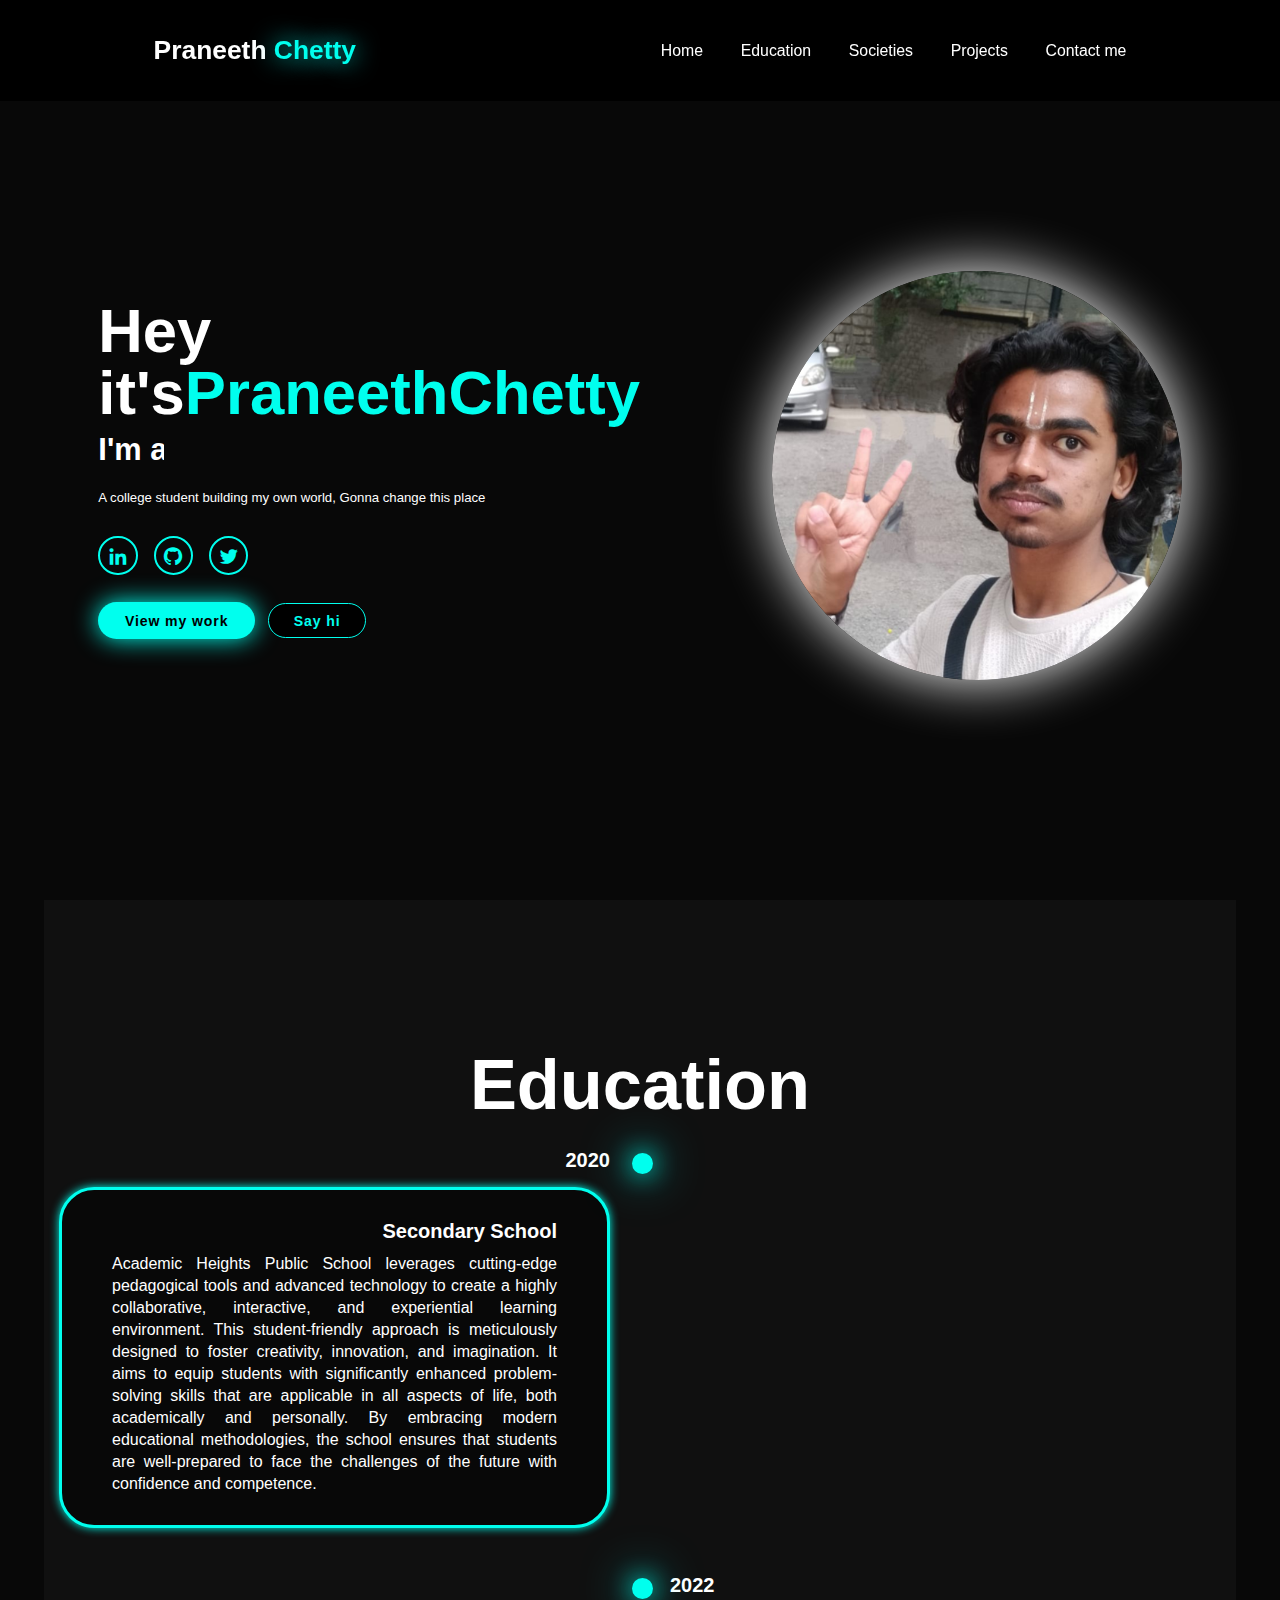
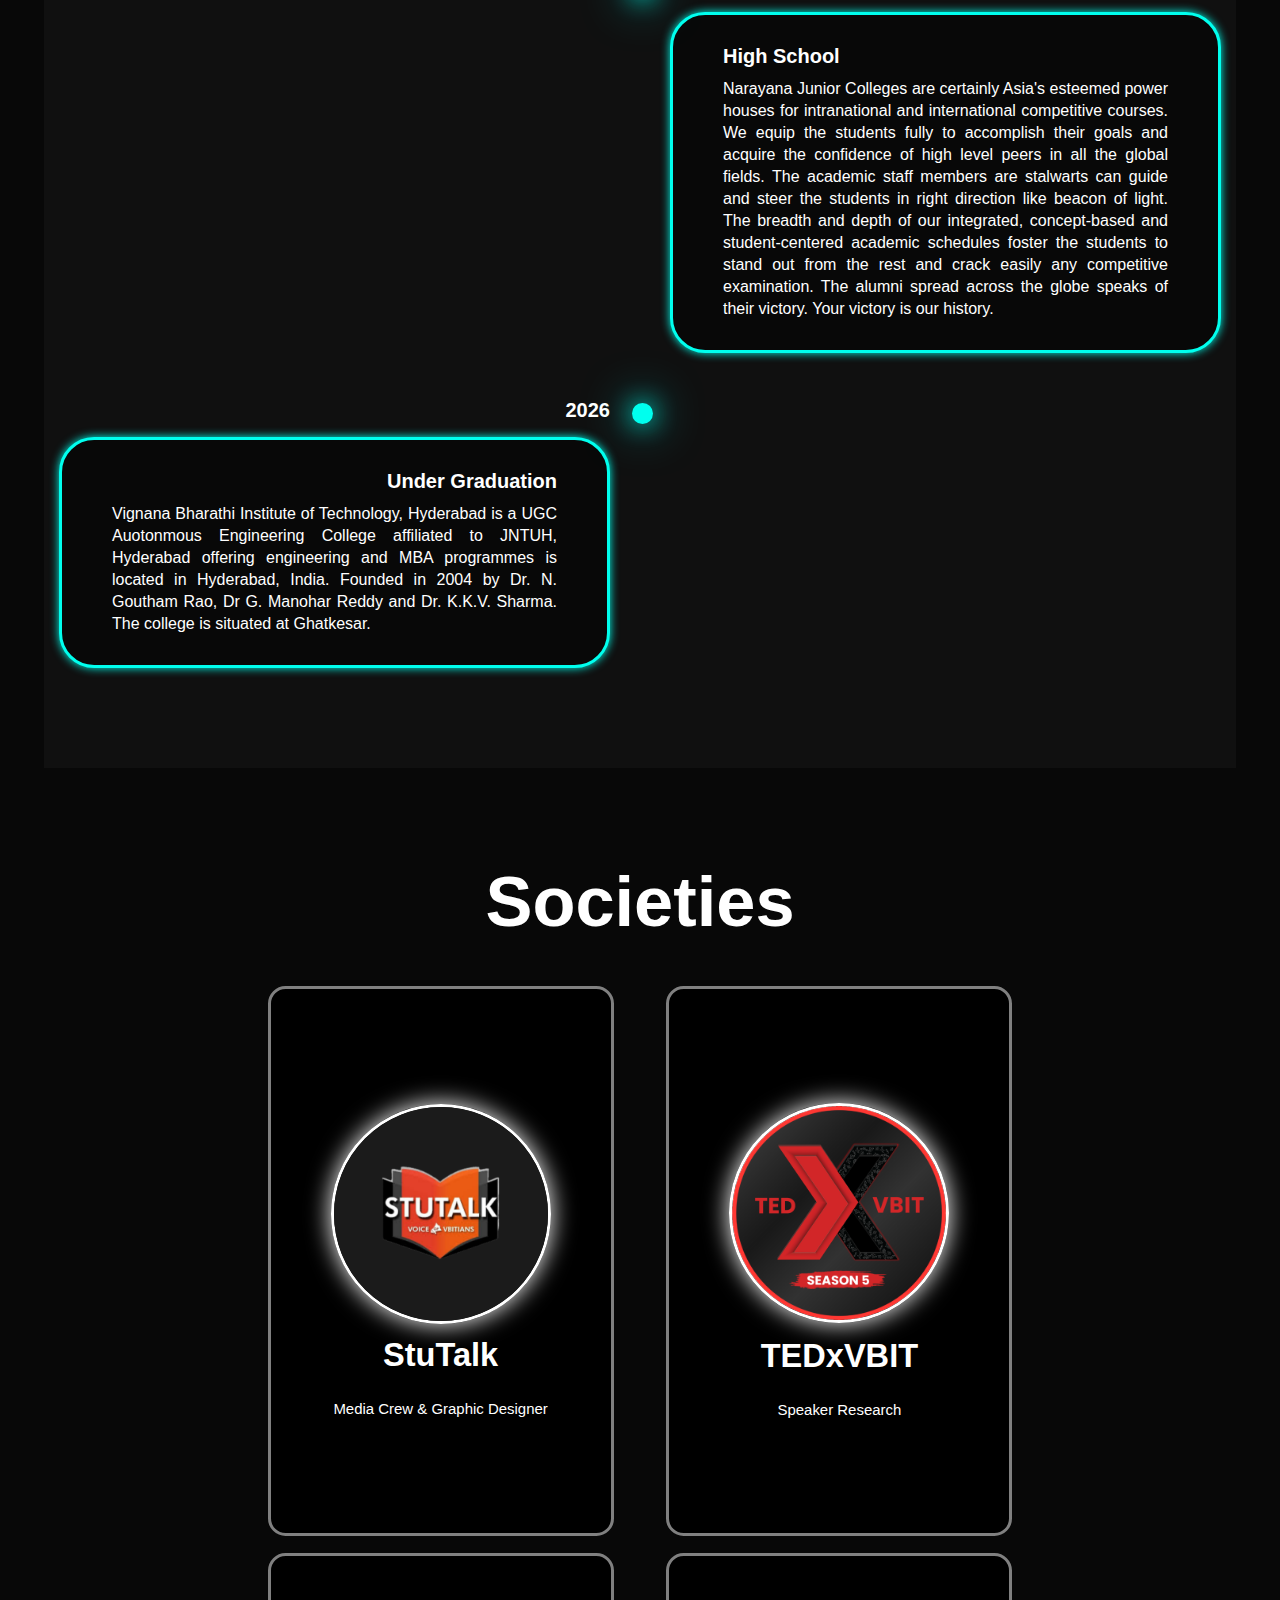
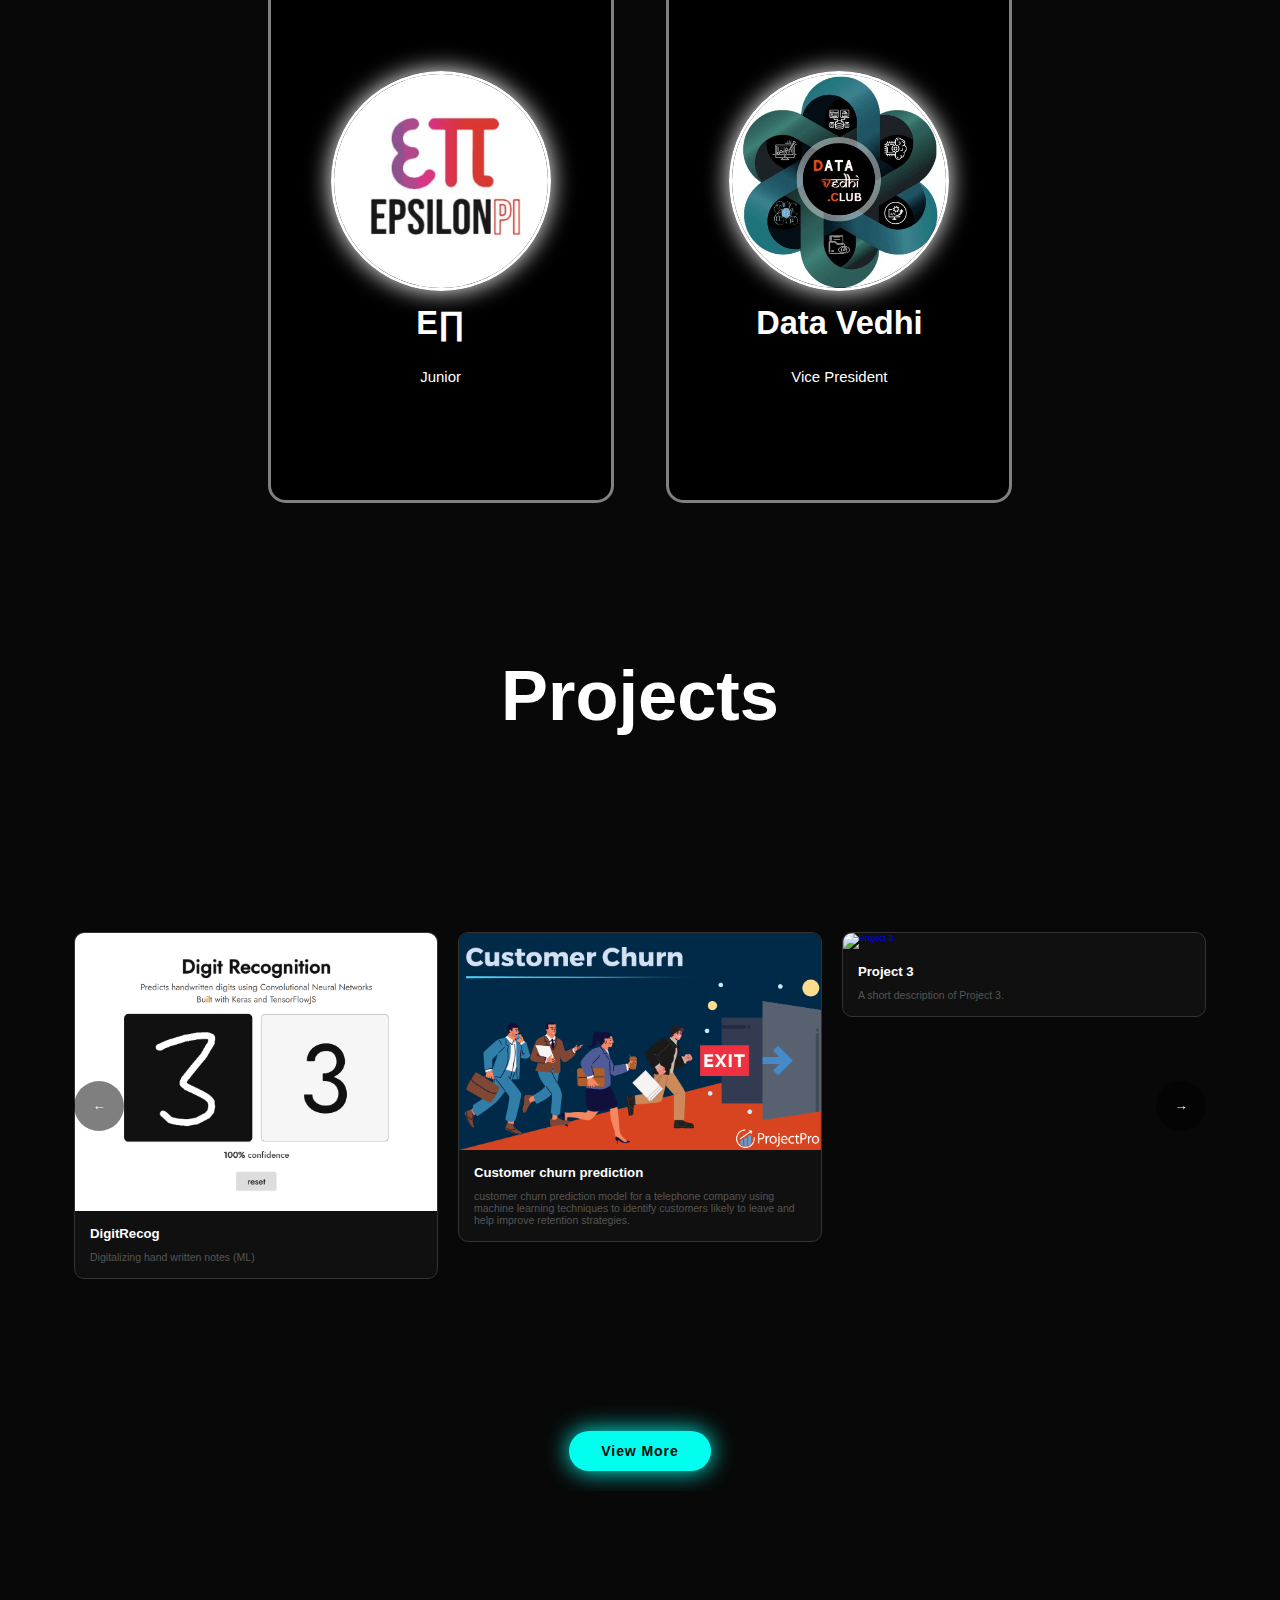
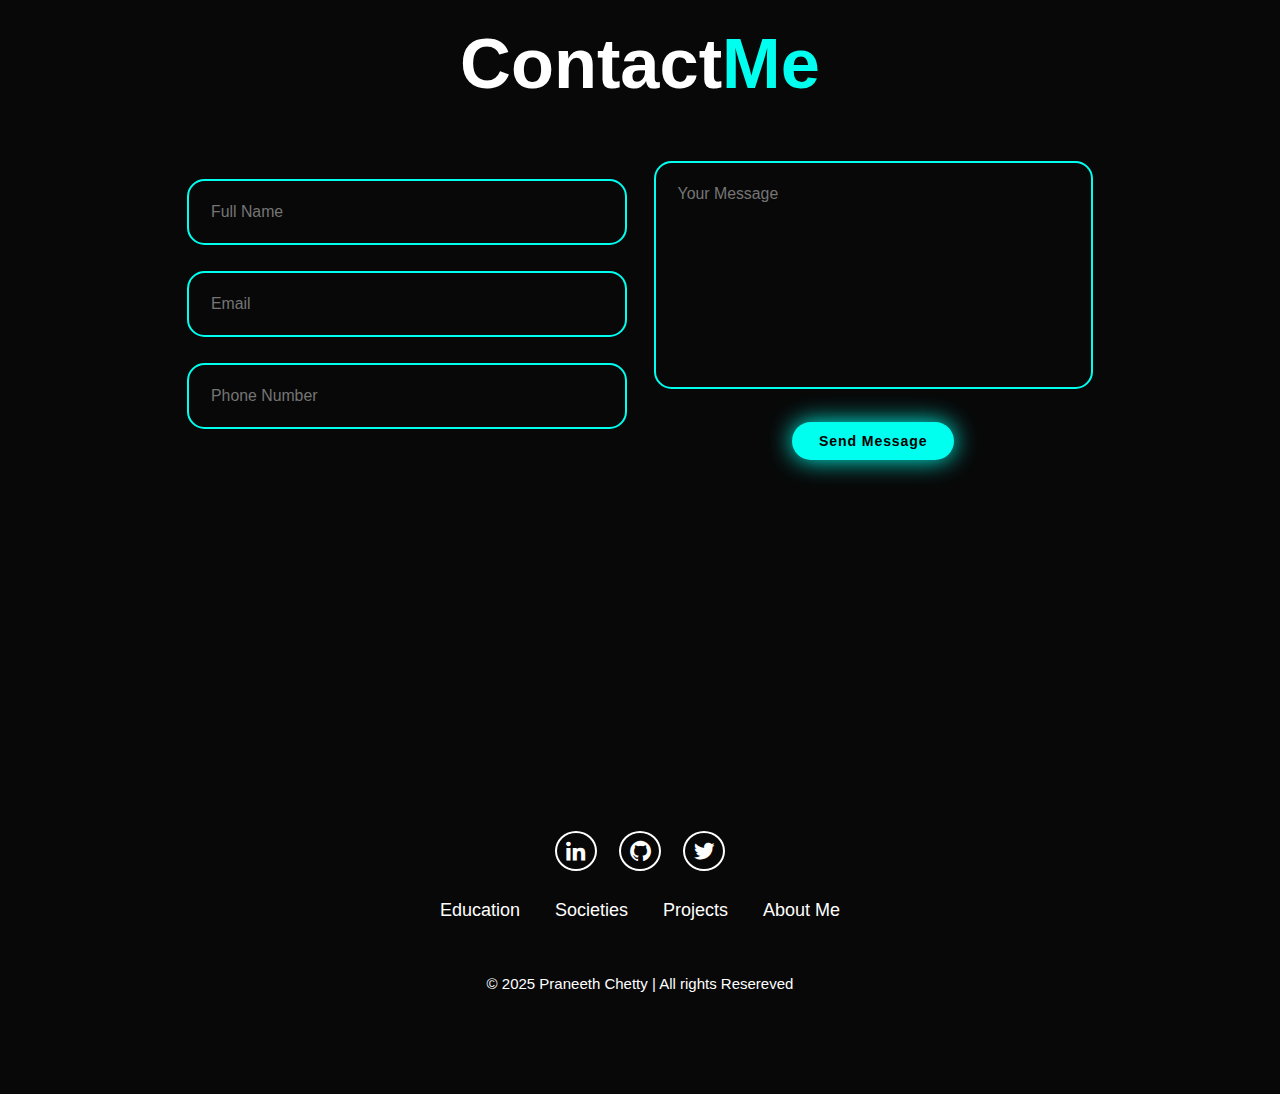
==== index.html @ 30ccff47 "copy right year update" ====
<!DOCTYPE html>
<html lang="en">
<head>
    <meta charset="UTF-8">
    <meta name="viewport" content="width=device-width, initial-scale=1.0">
    <title>Praneeth Chetty</title>
    <link rel="stylesheet" href="portfolio.css">
    <link href='https://unpkg.com/boxicons@2.1.4/css/boxicons.min.css' rel='stylesheet'>
</head>
<body>
    <header class="header">
        <a href="#home" class="logo">Praneeth <span>Chetty</span></a>
        <i class='bx bx-menu' id="menu-icon"></i>
        <nav class="navbar">
            <a href="#home" class="active">Home</a>
            <a href="#education" class="active">Education</a>
            <a href="#societies" class="active">Societies</a>
            <a href="#projects" class="active">Projects</a>
            <a href="#contact" class="active">Contact me</a>
        </nav>
    </header>
    <section class="home" id="home">
        <div class="home-content">
            <H1>Hey it's<span>Praneeth</span><span>Chetty</span></H1>
            <h3 class="text-animation">I'm a<span>
            </span></h3>
            <p>A college student building my own world,
                Gonna change this place</p>
                <div class="social-icon">
                    <a href="https://www.linkedin.com/in/praneeth-chetty-50a2b92a4/"><i class='bx bxl-linkedin' ></i></a>
                    <a href="https://github.com/Chetty-Praneeth"><i class='bx bxl-github'></i></a>
                    <a href="https://x.com/PraneethChetty8"><i class='bx bxl-twitter' ></i></a>
                </div>
                <div class="btn-group">
                    <a href="#projects" class="btn">View my work</a>
                    <a href="#contact" class="btn">Say hi</a>
                </div>
            </div>
                <div class="home-img">
                    <img src="images/img.png" alt="">
                </div>
    </section>
    
    <section class="education" id="education">
        <h2 class="heading">Education</h2>
        <div class="timeline-items">
            <div class="timeline-item">
                <div class="timeline-dot"></div>
                    <div class="timeline-date">2020</div>
                    <div class="timeline-content">
                        <h3><b>Secondary School</b></h3>
                        <p style="text-align: justify;">Academic Heights Public School leverages cutting-edge pedagogical tools and advanced technology to create a highly collaborative, interactive, and experiential learning environment. This student-friendly approach is meticulously designed to foster creativity, innovation, and imagination. It aims to equip students with significantly enhanced problem-solving skills that are applicable in all aspects of life, both academically and personally. By embracing modern educational methodologies, the school ensures that students are well-prepared to face the challenges of the future with confidence and competence.</p>
                    </div>
            </div>
            <div class="timeline-item">
                <div class="timeline-dot"></div>
                    <div class="timeline-date">2022</div>
                    <div class="timeline-content">
                        <h3><b>High School</b></h3>
                        <p style="text-align: justify;">Narayana Junior Colleges are certainly Asia's esteemed power houses for 
                            intranational and international competitive courses. We equip the students fully to 
                            accomplish their goals and acquire the confidence of high level peers in all the global fields.
                             The academic staff members are stalwarts can guide and steer the students in right direction like beacon of 
                             light. The breadth and depth of our integrated, concept-based and student-centered academic schedules foster 
                             the students to stand out from the rest and crack easily any competitive examination. 
                             The alumni spread across the globe speaks of their victory. Your victory is our history.</p>
                    </div>
                
            </div>
            <div class="timeline-item">
                <div class="timeline-dot"></div>
                    <div class="timeline-date">2026</div>
                    <div class="timeline-content">
                        <h3><b>Under Graduation</b></h3>
                        <p style="text-align: justify;">Vignana Bharathi Institute of Technology, Hyderabad is a UGC Auotonmous Engineering College affiliated to JNTUH, Hyderabad offering engineering and MBA programmes is located in Hyderabad, India. Founded in 2004 by Dr. N. Goutham Rao, Dr G. Manohar Reddy and Dr. K.K.V. Sharma. The college is situated at Ghatkesar. </p>
                    </div>
            
                    
           
        </div>
    </section>

    <section class="societies" id="societies">
        <div class="societies-box">
            <h2 class="heading">Societies</h2>
            <div class="wrapper">
                <a href="https://www.stutalk.in/alumni#our-faculty" target="_blank">
                    <div class="societies-items">
                        <img src="images/stutalk.png" alt="">
                        <h2>StuTalk</h2>
                        <div class="position"></div>
                        <p>Media Crew & Graphic Designer</p>
                    </div>
                </a>
    
                <div class="societies-items">
                    <a href="https://tedxvbit.com/MEET_TEAM/meet_team.html" >
                    <img src="images/tedx.png" alt="">
                    </a>
                    <h2>TEDxVBIT</h2>
                    <div class="position"></div>
                    <p>Speaker Research</p>
                </div>
                
                <div class="societies-items">
                    <img src="images/Untitled design.png" alt="">
                    <h2>E∏</h2>
                    <div class="position"></div>
                    <p>Junior</p>
                </div>
    
                <div class="societies-items">
                    <img src="images/dv.jpeg" alt="">
                    <h2>Data Vedhi</h2>
                    <div class="position"></div>
                    <p>Vice President</p>
                </div>
            </div>
        </div>
    </section>
    <section class="projects-section" id="projects">
        <h2 class="heading">Projects</h2>
    
        <!-- Project Grid Wrapper -->
        <div class="project-slider">
            <button class="arrow left-arrow">&#8592;</button>
            <div class="grid-container">
                <!-- Project 1 -->
                <a href="DigitRecog.html" class="project-box">
                    <img src="images/digitrecog.png" alt="Project 1" class="project-image">
                    <div class="about">
                        <h3>DigitRecog</h3>
                        <p>Digitalizing hand written notes (ML)</p>
                    </div>
                </a>
                <!-- Project 2 -->
                    <a href="Customerchurn.html" class="project-box">
                        <img src="images/Customer_Churn_Prediction_Models_in_Machine_Learning.png" alt="Project 2" class="project-image">
                        <div class="about">
                            <h3>Customer churn prediction</h3>
                            <p>customer churn prediction model for a telephone company using machine learning techniques to identify customers
                                likely to leave and help improve retention strategies.</p>
                        </div>
                    </a>
                <!-- Project 3 -->
                <a href="default.html" class="project-box">
                    <img src="p3.jpg" alt="Project 3" class="project-image">
                    <div class="about">
                        <h3>Project 3</h3>
                        <p>A short description of Project 3.</p>
                    </div>
                </a>
                <!-- Project 4 -->
                <a href="default.html" class="project-box">
                    <img src="project4.jpg" alt="Project 4" class="project-image">
                    <div class="about">
                        <h3>Project 4</h3>
                        <p>A short description of Project 4.</p>
                    </div>
                </a>
                <!-- Project 5 -->
                <a href="default.html" class="project-box">
                    <img src="project5.jpg" alt="Project 5" class="project-image">
                    <div class="about">
                        <h3>Project 5</h3>
                        <p>A short description of Project 5.</p>
                    </div>
                </a>
            </div>
            <button class="arrow right-arrow">&#8594;</button>
        </div>
    
        <!-- View More Button -->
        <a href="projects.html" class="view-more-btn">View More</a>
    </section>
    
     
    <section class="contact" id="contact">
        <h2 class="heading">Contact<span>Me</span></h2>
        <form action="send_email.php" method="POST" id="contact-form">
          <div class="input-group">
            <div class="input-box">
              <input type="text" name="name" placeholder="Full Name" required>
              <input type="email" name="email" placeholder="Email" required>
            </div>
            <div class="input-box">
              <input type="number" name="phone" placeholder="Phone Number" required>
            </div>
          </div>
          <div class="input-group2">
            <textarea name="message" id="message" cols="30" rows="10" placeholder="Your Message" required></textarea>
            <input type="submit" value="Send Message" class="btn">
          </div>
        </form>
      </section>
      
    <footer class="footer">
        <div class="social">
            <a href="https://www.linkedin.com/in/praneeth-chetty-50a2b92a4/"><i class='bx bxl-linkedin' ></i></a>
                    <a href="https://github.com/Chetty-Praneeth"><i class='bx bxl-github'></i></a>
                    <a href="https://x.com/PraneethChetty8"><i class='bx bxl-twitter' ></i></a>
        </div>
        <ul class="list">
            <li>
                <a href="#education">Education</a>
            </li>
            <li>
                <a href="#societies">Societies</a>
            </li>
            <li>
                <a href="#projects">Projects</a>
            </li>
            <li>
                <a href="#">About Me</a>
            </li>
        </ul>
        <p class="copyright">
            © 2025 Praneeth Chetty | All rights Resereved
        </p>
    </footer>
    <script src="portfolio.js"></script>
    <script>
        const menuIcon = document.getElementById('menu-icon');
        const navbar = document.querySelector('.navbar');
    
        menuIcon.addEventListener('click', () => {
            navbar.classList.toggle('active');
        });
    </script>
</body>
</html>
---- portfolio.css ----
* {
    margin: 0; 
    padding: 0; 
    box-sizing: border-box; 
    text-decoration: none;
    border: none;
    outline: none;
    scroll-behavior: smooth; 
    font-family: "Poppins", sans-serif;
}
:root {
    --bg-color: #080808;
    --second-bg-color: #101010;
    --main-color: #00ffee;
    --text-color: #ffff;
}
html {
    font-size: 60%;
    overflow-x: hidden;
}
body {
    background: var(--bg-color);
    color: var(--text-color);
}
.header {
    position: fixed;
    top: 0;
    left: 0;
    width: 100%;
    padding: 4rem 12%;
    background: black;
    backdrop-filter: blur(10px);
    display: flex;
    justify-content: space-between;
    align-items: center;
    z-index: 5;
}
.logo {
    font-size: 3rem;
    color: var(--text-color);
    font-weight: 800;
    cursor: pointer;
    transition: 0.3s ease;
}
.logo:hover {
    transform: scale(1.1);
}
.logo span {
    text-shadow: 0 0 25px var(--main-color);
}
.navbar a {
    font-size: 1.8rem;
    color: var(--text-color); 
    margin-left: 4rem;
    font-weight: 500;
    transition: 0.3s ease;
    border-bottom: 3px solid transparent;
}
.navbar a.active {
    color: var(--text-color);
}
.navbar a:hover{
    transform: scale(1.0);
    color: var(--main-color);
    border-bottom: 1px solid var(--main-color);
    animation: 0.5s;
}
#menu-icon {
    font-size: 3.6rem;
    color: var(--main-color);
    display: none;
}
section {
    min-height: 100vh;
    padding: 10rem 12%;    
}
.home {
    display: flex;
    align-items: center; 
    justify-content: center;
    gap: 15rem;
}
.home-content {
    display: flex;
    flex-direction: column; 
    align-items: baseline;
    text-align: left;
    justify-content: center; 
    margin-top: 3rem;
}
span {
    color: var(--main-color);
}
.logo span {
    color: var(--main-color);
}
.home-content h3 {
    margin-bottom: 2rem;
    margin-top: 1rem;
    font-size: 3.5rem;
}
.home-content h1 {
    font-size: 7rem;
    font-weight: 700;
    margin-top: 1.5rem;
    line-height: 1;
}
.home-img {
    border-radius: 50%;
}
.home-img img {
    position: relative;
    top: 3rem;
    width: 32vw;
    border-radius: 50%;
    box-shadow: 0 0 55px var(--text-color);
    cursor: pointer;
    transition: 0.4s ease-in-out;
}
.home-img img:hover {
    box-shadow: 0 0 25px var(--main-color),
                0 0 50px var(--text-color),
                0 0 70px var(--main-color);
}
.home-content p {
    font-size: 1.5rem;
    font-weight: 500; 
    line-height: 1.8; 
    max-width: 1000px;
}
.social-icon a {
    display: inline-flex;
    justify-content: center;
    align-items: center;
    width: 4.5rem; 
    height: 4.5rem;
    background: transparent;
    border: 2px solid var(--main-color); 
    font-size: 2.5rem; 
    border-radius: 50%;
    color: var(--main-color);
    margin: 3rem 1.5rem 3rem 0;
    transition: 0.1s ease-in-out;
}
.social-icon a:hover {
    color: var(--text-color);
    transform: scale(1.3) translateY(-5px); 
    box-shadow: 0 0 25px var(--main-color); 
    background-color: var(--main-color);
}
.btn {
    display: inline-block;
    padding: 1rem 2.8rem;
    background: var(--main-color);
    box-shadow: 0 0 25px var(--main-color);
    border-radius: 4rem;
    font-size: 1.6rem;
    color: black;
    border: 2px solid transparent;
    letter-spacing: 0.1rem;
    font-weight: 600;
    transition: 0.3s ease-in-out;
    cursor: pointer;
}
.btn:hover {
    transform: scale(1.05);
    box-shadow: 0 0 50px var(--main-color);
}
.btn-group {
    display: flex;
    align-items: center;
    gap: 1.5rem;
}
.btn-group a:nth-of-type(2) {
    background-color: black;
    color: var(--main-color);
    border: 1.5px solid var(--main-color);
    box-shadow: 0 0 25px transparent;
}
.btn-group a:nth-of-type(2):hover {
    box-shadow: 0 0 25px var(--main-color);
    background-color: var(--main-color);
    text-emphasis-color: var(--bg-color);
    color: black;
    border: #00ffee;
}
.text-animation {
    font-size: 34px;
    font-weight: 600;
    min-width: 280px;
}
.text-animation span {
    position: relative;
}
.text-animation span::before {
    content: "Web Developer"; 
    color: var(--main-color);
    animation: words 20s infinite;
}
.text-animation span::after {
    content: "";
    background-color: var(--bg-color);
    position: absolute;
    width: calc(100% + 8px);
    height: 100%;
    border-left: 3px solid var(--bg-color);
    right: -8px;
    animation: cursor 0.6s infinite, typing 20s steps(14) infinite;
}
@keyframes cursor {
    to {
        border-left: 2px solid var(--main-color);
    }
}
@keyframes words {
    0%, 20% {
        content: " Python Developer ";
    }
    21%, 40% {
        content: " Web Designer ";
    }
    41%, 60% {
        content: " Mobile App Developer";
    }
    61%, 80% {
        content: "Machine Learning Practitioner";
    }
    81%, 100% {
        content: "Video Editor";
    }
}
@keyframes typing {
    10%, 15%, 30%, 35%, 50%, 55%, 70%, 75%, 90%, 95% {
        width: 0;
    }
    5%, 20%, 25%, 40%, 45%, 60%, 65%, 80%, 85% {
        width: calc(100% + 8px);  
    }
}
.heading{
    font-size: 8rem;
    text-align: center;
    margin: 5rem 0;
}
.education{
    padding: 100px 15px;
    background: var(--second-bg-color);
}
.education h2{
    margin-bottom: 2rem;

}
.timeline-items{
    max-width: 1200px; 
    margin: auto; 
    display: flex; 
    flex-wrap: wrap;
    position: relative;
}
.timeline-items::before{
    content: "";
    position: relative;
    width: 5px;
    height: 100%;
    background-color: var(--main-color);
    left: calc(50% - 1px);

}
.timeline-item{
    margin-bottom: 40px;
    width: 100%;
    position: relative;
}
.timeline-item:last-child{
    margin-bottom: 0;

}
.timeline-item:nth-child(odd){
    padding-right: calc(50% + 30px);
    text-align: right;
}
.timeline-item:nth-child(even){
    padding-left: calc(50% + 30px);
}
.timeline-dot{
    height: 21px; width: 21px;

    background-color: var(--main-color);
    box-shadow: 0 0 25px var(--main-color),
                0 0 50px var(--main-color);
    position: absolute;
    left:calc(50% - 8px);
    border-radius: 50%;
    top: 10px;
}
.timeline-date{
    font-size: 20px;
    font-weight: 800;
    color: white;
    margin: 6px 0 15px;
}
.timeline-content{
    background-color:var(--bg-color);
    border: 3px solid var(--main-color);
    padding: 30px 50px;
    border-radius: 4rem;
    box-shadow: 0 0 10px var(--main-color);
    cursor: pointer;
    transition: 0.3s ease-in-out;
}
.timeline-content:hover{
    transform: scale(1.05);
    box-shadow: 0 0 25px var(--main-color);
}
.timeline-content h3{
    font-size: 20px;
    color:white;
    margin: 0 0 10px;
    font-weight: 500;
}
.timeline-content p{
    color: white;
    font-size: 16px; 
    font-weight: 300; 
    line-height: 22px;
}
::-webkit-scrollbar{
    width: 15px;
}
::-webkit-scrollbar-thumb{
    background-color: var(--main-color);
}
::-webkit-scrollbar-track{
    background-color: var(--bg-color);
    width: 50px;
}
.societies{
    
    background: var(--bg-color);
}
.societies-box{
    background-size:cover;
    display: flex;
    align-items: center;
    justify-content: center;
    flex-direction: column;
}
.societies .heading{
    margin-top: 5px;
    margin-bottom: 5rem;
    font-weight: bold;
    font-size: 8rem;
}
.societies-box img{
    width: 25rem;
    border-radius: 50%;
    border: 3px solid var(--text-color);
    box-shadow: 0 0 25px var(--text-color);
}
.wrapper{
    display: grid;
    grid-template-columns: repeat(2,1fr);
    gap: 2rem;
}
.societies-items{
    min-height: 550px;
    max-width: 750px;
    background: black;
    border: 3px solid gray;
    border-radius: 2rem;
    margin: 0 2rem;
    padding: 30px 60px;
    cursor: pointer;
    display: flex;
    flex-direction: column;
    align-items: center;
    justify-content: center;
    text-align: center;
    gap: 1.5rem;
    color: white;
    transition: 0.2s ease-in-out;
}
.societies-items:hover{
    border: 3px solid var(--text-color);
    transform: translateY(-10px)scale(1.03);
    box-shadow: 0 0 25px var(--text-color);
}
.societies-items h2{
    font-size: 3.7rem;

}
.societies-items p{
    font-size: 1.7rem;
}
.forums-items{
    font-size: 2rem;
}
/* Container for the search bar and icon */
.search-container {
    display: flex;
    align-items: center;
    margin: 20px 0;
    justify-content: center;
    
}

/* Search bar styling */
.search-bar {
    width: 60vw;
    height: 60px;
    padding: 10px;
    border-radius: 50px;
    background-color: #000000;
    border: 1px solid #333;
    font-size: 24px;
    outline: none;
    margin-top: 100px;
    margin-right: 20px;
    margin-bottom: 30px;
}

/* Section Styling */
.projects-section {
    padding: 20px;
    text-align: center;
    background-color: var(--bg-color);
    height: 100vh; /* Full screen height */
    display: flex;
    flex-direction: column;
    justify-content: space-between;
    overflow: hidden;
}

.section-heading {
    font-size: 2rem;
    margin-bottom: 20px;
    color: #333;
}

/* Slider Styling */
.project-slider {
    position: relative;
    display: flex;
    align-items: center;
    width: 100%;
    height: calc(100% - 150px); /* Leave space for heading and button */
    overflow: hidden;
}

/* Grid Container */
.grid-container {
    display: flex;
    transition: transform 0.5s ease-in-out;
    width: calc(100% * 2); /* Supports 2 sets of 3 projects */
}

/* Individual Project Box */
.project-box {
    flex: 0 0 calc(33.33% - 20px); /* Each box takes 1/3 of the width */
    margin: 10px;
    height: 100%;
    background: var(--second-bg-color);
    border: 1px solid #333;
    border-radius: 10px;
    overflow: hidden;
    text-align: left;
    cursor: pointer;
    display: flex;
    flex-direction: column;
    justify-content: space-between;
}

.project-image {
    width: 100%;
    height: 60%; /* Image occupies 60% of the box */
    object-fit: cover;
}

.about {
    padding: 15px;
}

.about h3 {
    font-size: 1.5rem;
    margin-bottom: 10px;
    color: #ffff;
}

.about p {
    font-size: 1.2rem;
    color: #555;
}
/* Hover Effect for Project Box */
.project-box:hover {
    transform: scale(1.05); /* Slight zoom effect */
    box-shadow: 0 5px 20px rgba(0, 0, 0, 0.3); /* Add shadow on hover */
    transition: transform 0.3s ease, box-shadow 0.3s ease; /* Smooth transition */
}

/* Optional: Change the text color on hover */
.project-box:hover .about h3 {
    color: var(--text-color); /* Highlight the title on hover */
}

.project-box:hover .about p {
    color: #555; /* Change the description color */
}

/* Optional: Add a hover effect to the image */
.project-box:hover .project-image {
    opacity: 0.9; /* Slightly fade the image */
    filter: brightness(1.2); /* Brighten the image */
    transition: opacity 0.3s ease, filter 0.3s ease;
}


/* Arrows */
.arrow {
    position: absolute;
    top: 50%;
    transform: translateY(-50%);
    background: rgba(0, 0, 0, 0.5);
    color: white;
    border: none;
    border-radius: 50%;
    width: 50px;
    height: 50px;
    display: flex;
    align-items: center;
    justify-content: center;
    font-size: 1.5rem;
    cursor: pointer;
    z-index: 10;
}

.left-arrow {
    left: 10px;
}

.right-arrow {
    right: 10px;
}

/* View More Button */
.view-more-btn {
    background-color: var(--main-color);
    color: var(--bg-color);
    padding: 10px 30px; /* Adjust padding for reduced width */
    cursor: pointer;
    text-decoration: none;
    text-align: center;
    width: auto; /* Or set a fixed width: e.g., 150px */
    margin: 0 auto; /* Center the button horizontally */
    transition: all 0.3s ease;
    border-radius: 4rem;
    font-size: 1.6rem;
    border: 2px solid transparent;
    letter-spacing: 0.1rem;
    font-weight: 600;
    transition: 0.3s ease-in-out;
    cursor: pointer;
    box-shadow: 0 0 25px var(--main-color);
}

.view-more-btn:hover {
    transform: scale(1.05);
    color: var(--bg-color);
    box-shadow: 0 0 25px var(--main-color);
}

.view-more-btn a:nth-of-type(2) {
    background-color: black;
    color: var(--main-color);
    border: 1.5px solid var(--main-color);
    box-shadow: 0 0 25px transparent;
}
.view-more-btn a:nth-of-type(2):hover {
    box-shadow: 0 0 25px var(--main-color);
    background-color: var(--main-color);
    text-emphasis-color: var(--bg-color);
    color: black;
    border: #00ffee;
}
.contact{
    background-color: var(--bg-color);

}
.contact h2{
    margin-bottom: 3rem;
    color: white;

}
.contact form{
    display: flex;
    align-items: center; 
    justify-content: center;
    gap: 3rem;
    margin: 5rem auto; text-align: center;
}
.contact form .input-box{
    display: flex;
    justify-content: center;
    flex-wrap: wrap;
}
.contact form .input-box input,
.contact form textarea{
    width: 100%;
    padding: 2.5rem; 
    font-size: 1.8rem;
    color: var(--text-color);
    background-color: var(--bg-color);
    border-radius: 2rem;
    border: 2px solid var(--main-color);
    margin: 1.5rem 0;
    resize: none;

}
.contact form .btn{
    margin-top: 2rem;

}
.footer{
    position: relative;
    bottom: 0;
    width: 100%;
    padding: 40px 0;
    background-color: var(--bg-color);
}
.footer .social{
    text-align: center;
    padding-bottom: 25px;
    color: var(--main-color);
}
.footer .social a{
    font-size: 25px;
    color: var(--text-color);
    border: 2px solid var(--text-color);
    width: 42px;
    height: 40px;
    line-height: 40px;
    display: inline-block; 
    text-align: center; 
    border-radius: 50%;
    margin: 0 10px;
    transition: 0.2s ease-in-out;
}
.footer .social a:hover{
    transform: scale(1.2)translateY(-10px); 
    background-color: var(--text-color);
    color: black;
    box-shadow: 0 0 var(--text-color);
}
.footer ul{
    margin-top: 0; 
    padding: 0; 
    font-size: 18px; 
    line-height: 1.6; 
    margin-bottom: 0;
    text-align: center;
}
.footer ul li a{
    color: white;
    border-bottom: 3px solid transparent;
    transition: 0.3s ease-in-out;
}
.footer ul li a:hover{
    border-bottom: 3px solid var(--text-color);

}
.footer ul li{
    display: inline-block;
    padding: 0 15px;
}
.footer .copyright{
    margin-top: 50px; 
    text-align: center;
    font-size: 15px;
    color: white;
}

@media screen and (max-width:1285px){
    html{
        font-size: 55%;
        padding-bottom: 7rem;
        grid-template-columns: repeat(2,1fr);
        margin: 0 5rem;
    }
}
@media screen and (max-width: 1024px) {
    .wrapper {
        grid-template-columns: repeat(2, 1fr); /* Two columns on medium screens */
    }
}
@media screen and (max-width: 768px) {
    .wrapper {
        grid-template-columns: 1fr; /* One column on small screens */
    }
}
@media screen and (max-width: 480px) {
    .wrapper {
        grid-template-columns: 1fr; /* Continue with one column */
        gap: 1rem; /* Reduce gap size for better spacing */
    }
}
@media screen and (max-width: 991px) {
    header {
        padding: 2rem 3%;
    }
    section {
        padding: 10rem 3% 2rem;
    }
    .timeline-items::before {
        left: 7px;
    }
    .timeline-item:nth-child(odd),
    .timeline-item:nth-child(even) {
        padding-left: 37px;
        padding-right: 37px;
    }
    .timeline-dot {
        left: 0;
    }
    .forums .wrapper {
        grid-template-columns: repeat(1, 1fr);
    }
    .contact form {
        flex-direction: column;
    }
    .footer {
        padding: 2rem 3%;
    }
    .home {
        flex-direction: column-reverse;
        align-items: center;
        gap: 2rem;
        padding: 5rem 3%;
    }
    .home-content {
        align-items: center;
        text-align: center;
    }
    .home-content h3 {
        font-size: 2.6rem;
    }
    .home-content h1 {
        font-size: 4rem;
        margin-top: 1rem;
    }
    .home-content p {
        max-width: 600px;
        margin: 0 auto;
    }
    .home-img img {
        width: 50vw;
        margin-top: 2rem;
    }
}

@media screen and (max-width: 895px) {
    #menu-icon {
        display: block;
    }
    .navbar {
        position: absolute;
        top: 100%;
        right: 0;
        width: 100%;
        padding: 1rem 3%;
        background: black;
        backdrop-filter: blur(20px);
        border-bottom-left-radius: 2rem;
        border-left: 2px solid var(--main-color);
        border-bottom: 2px solid var(--main-color);
        display: flex;
        flex-direction: column;
        align-items: center;
        justify-content: center;
    }
    .navbar .active {
        display: flex;
    }
    .navbar a {
        display: none;
        font-size: 2rem;
        margin: 1rem 0;
        color: white;
    }
    .home {
        flex-direction: column-reverse;
        align-items: center;
        gap: 2rem;
        padding: 5rem 3%;
    }
    .home-content {
        align-items: center;
        text-align: center;
    }
    .home-content h3 {
        font-size: 2.6rem;
    }
    .home-content h1 {
        font-size: 4rem;
        margin-top: 1rem;
    }
    .home-content p {
        max-width: 600px;
        margin: 0 auto;
    }
    .home-img img {
        width: 40vw;
        margin-top: 2rem;
    }
    .navbar {
        display: none;
    }
}


.navbar.active {
    display: flex;
    flex-direction: column;
    align-items: center;
    justify-content: center;
}

#menu-icon {
    cursor: pointer;
}
@media (max-width: 768px) {
    .projects-container {
        flex-direction: column;
        align-items: center;
    }

    .project-box {
        width: 100%;
    }
}
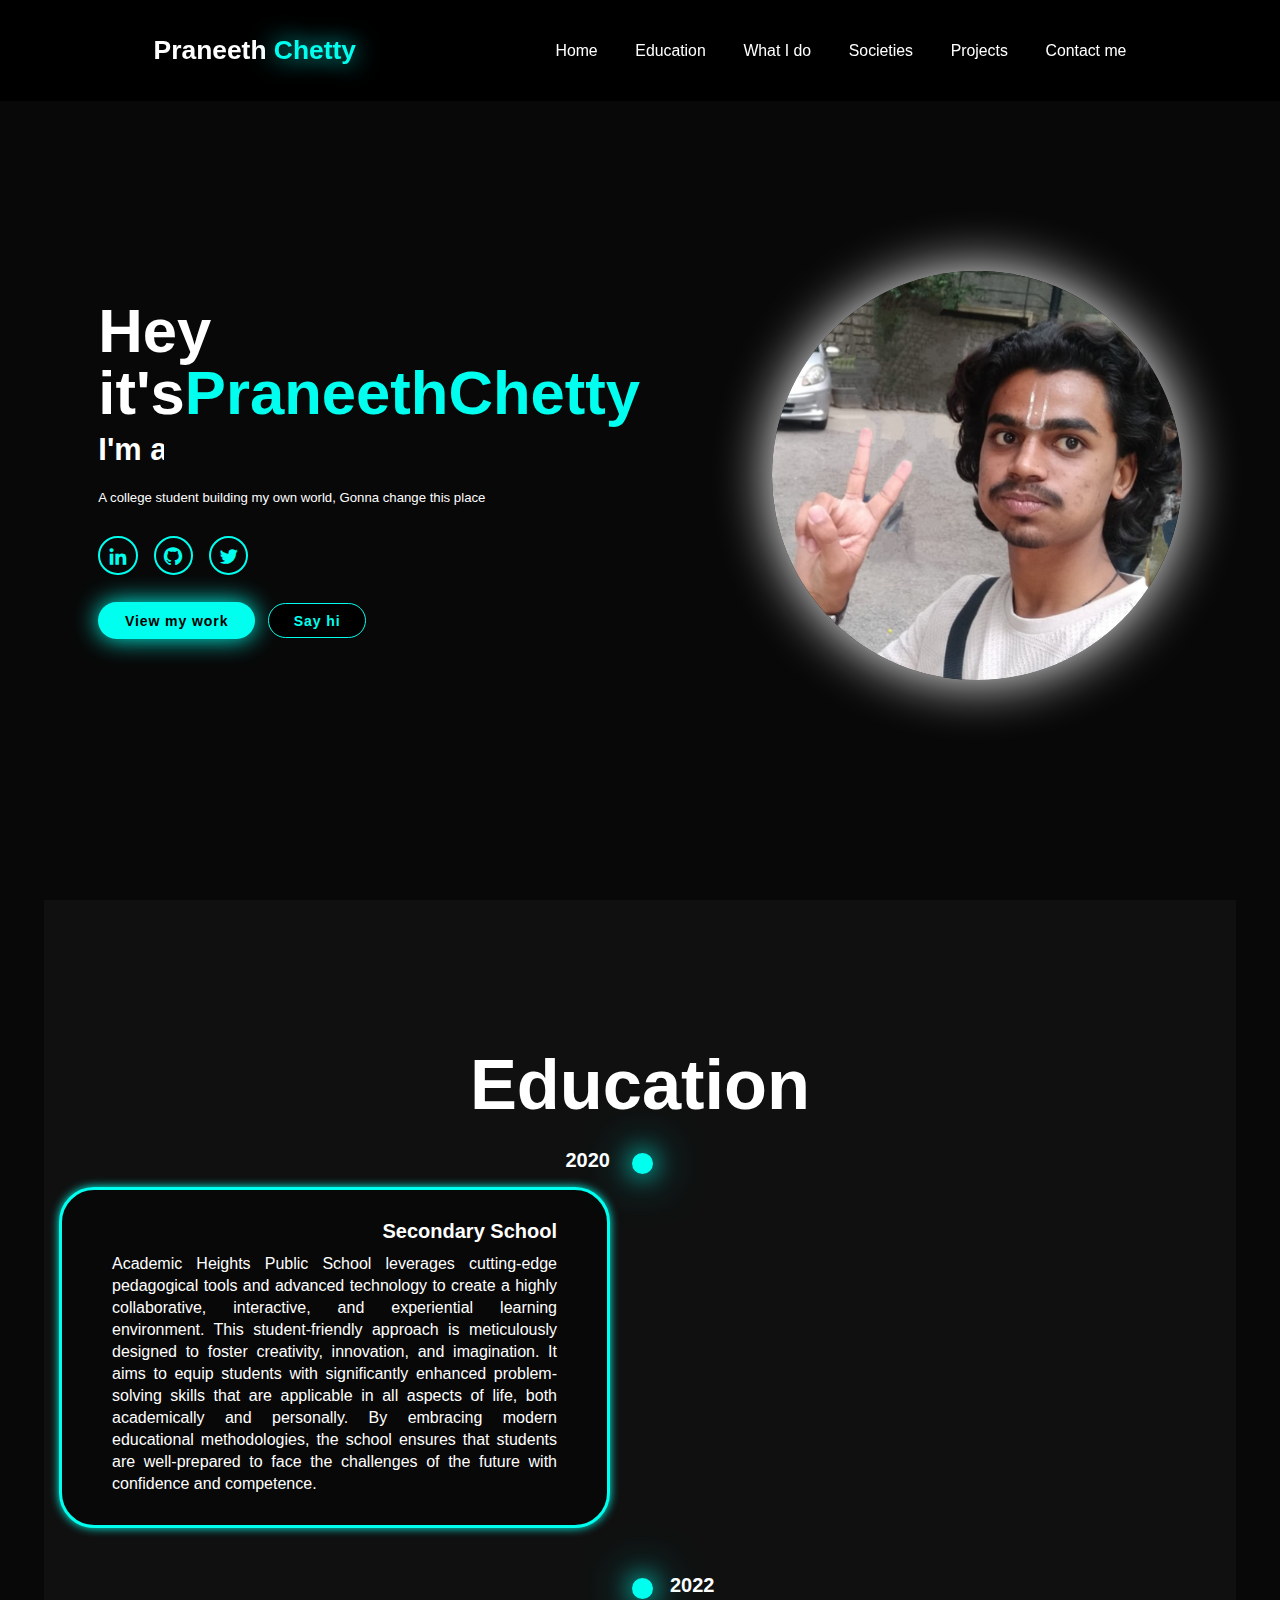
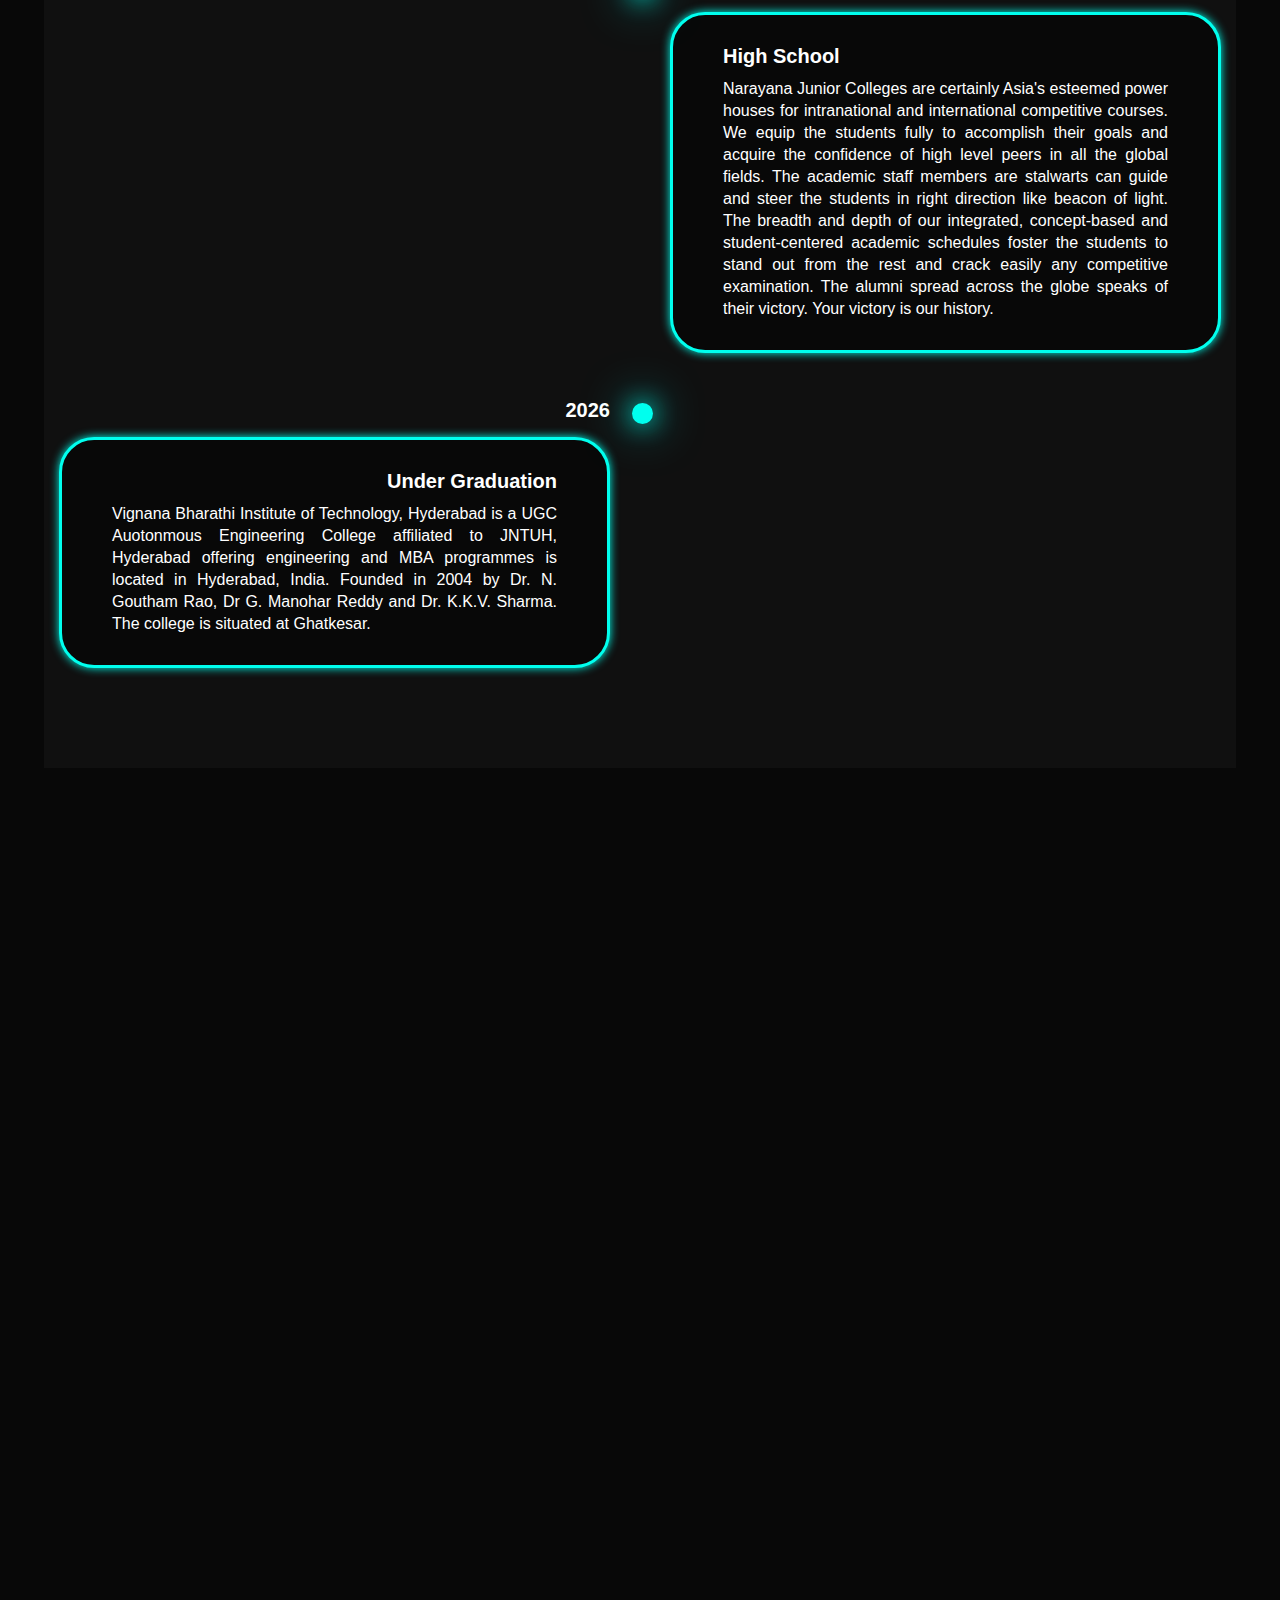
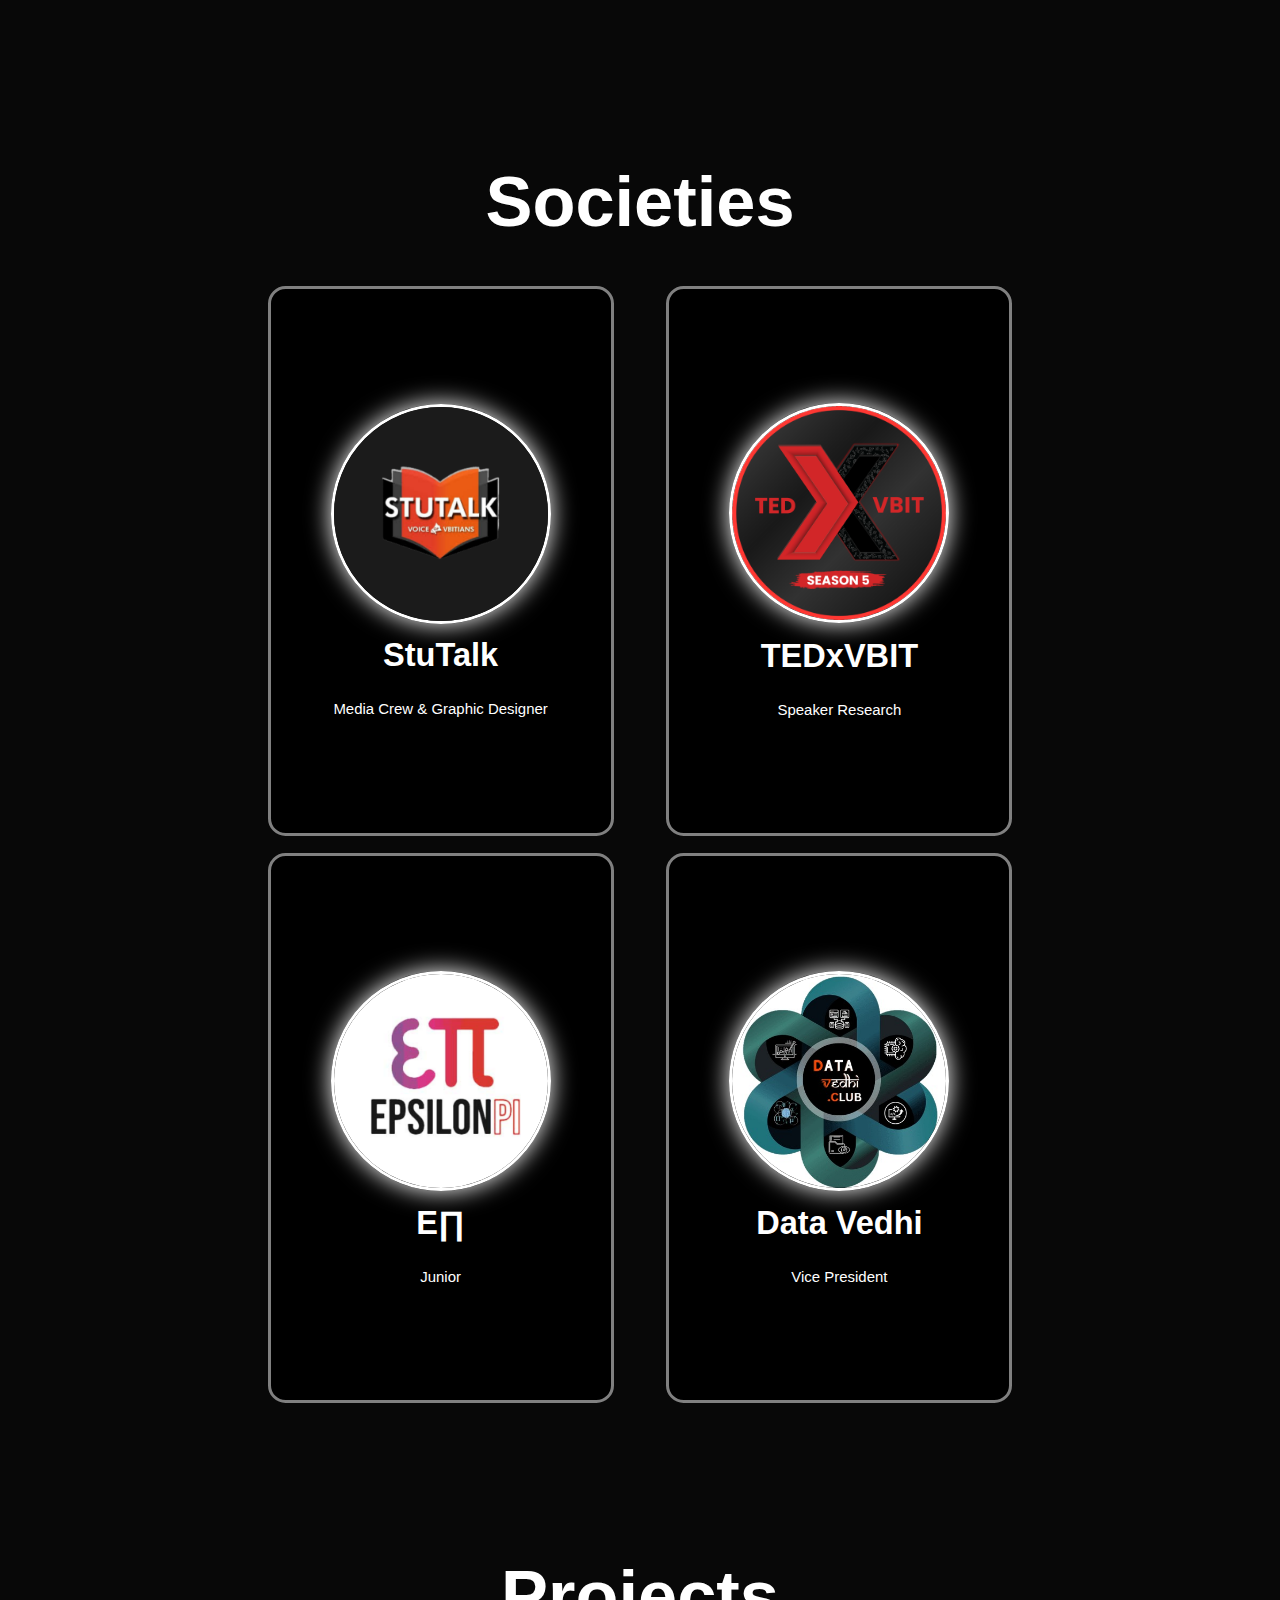
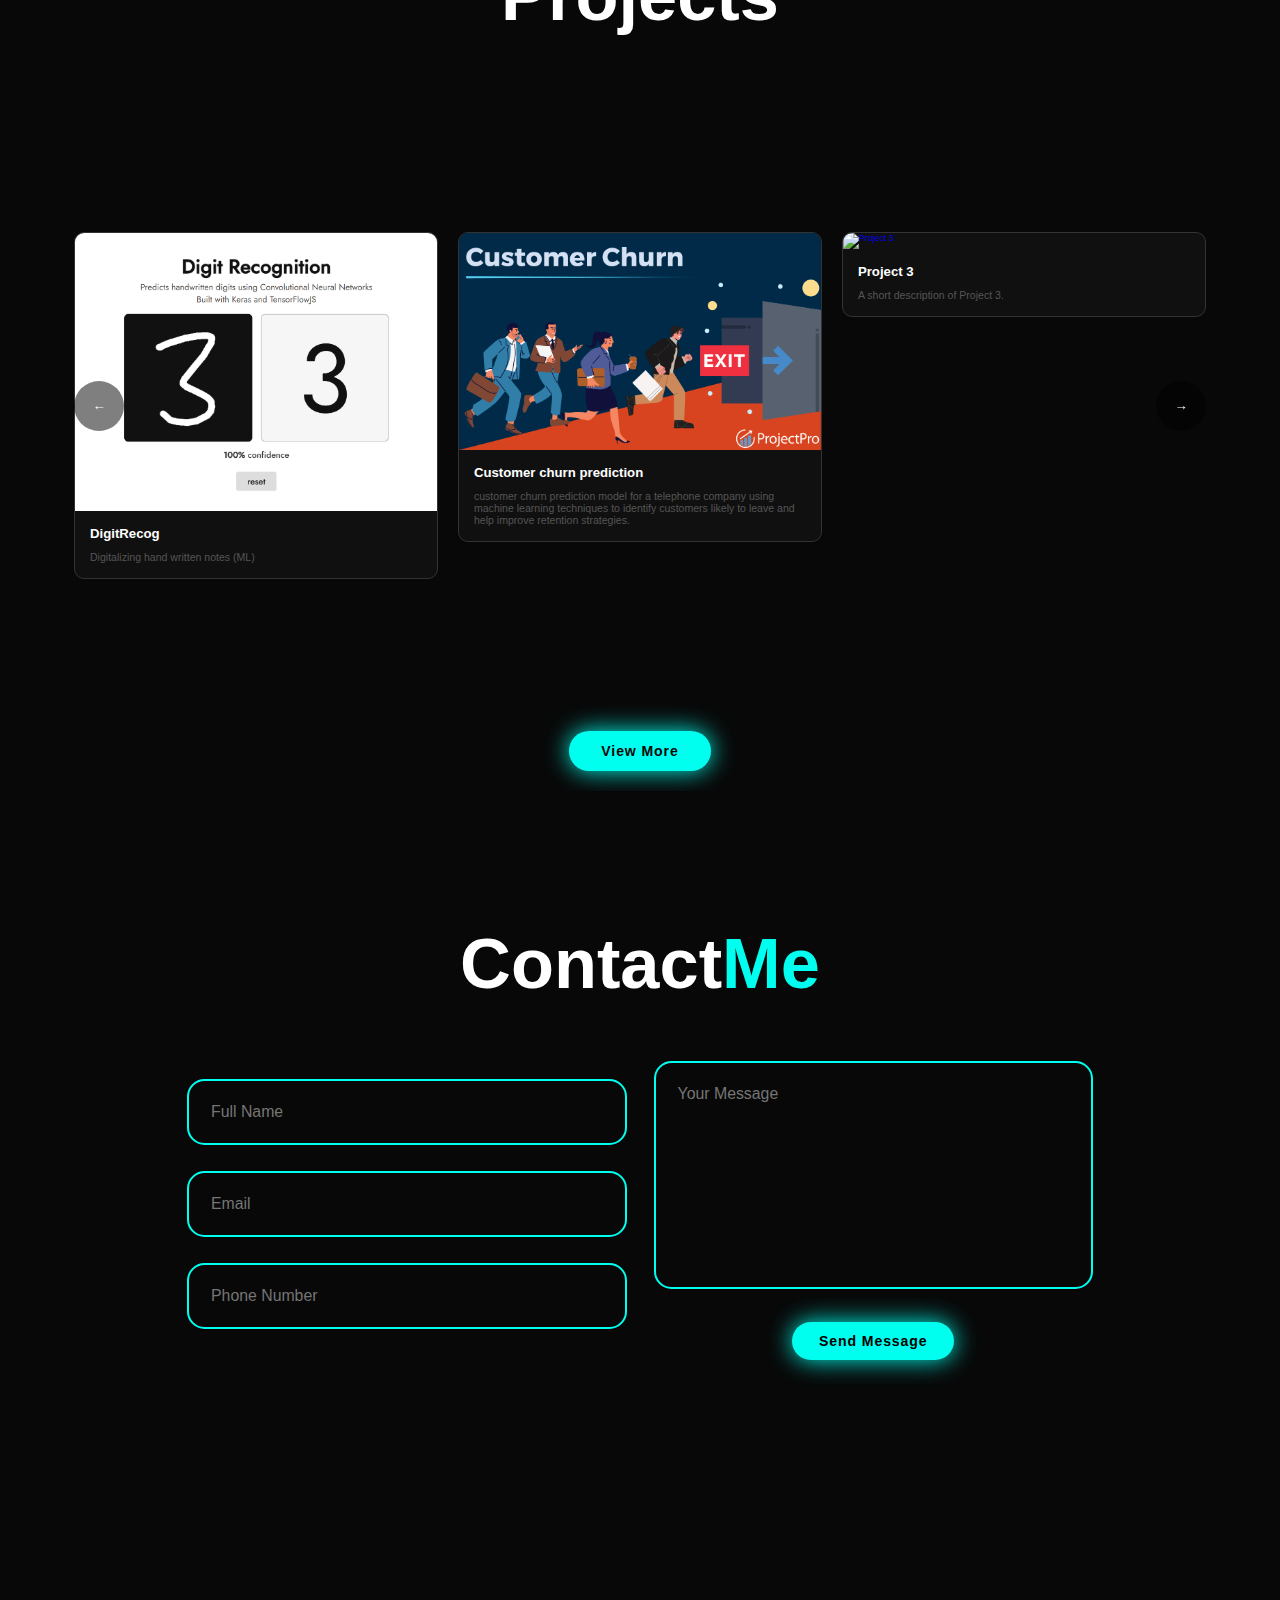
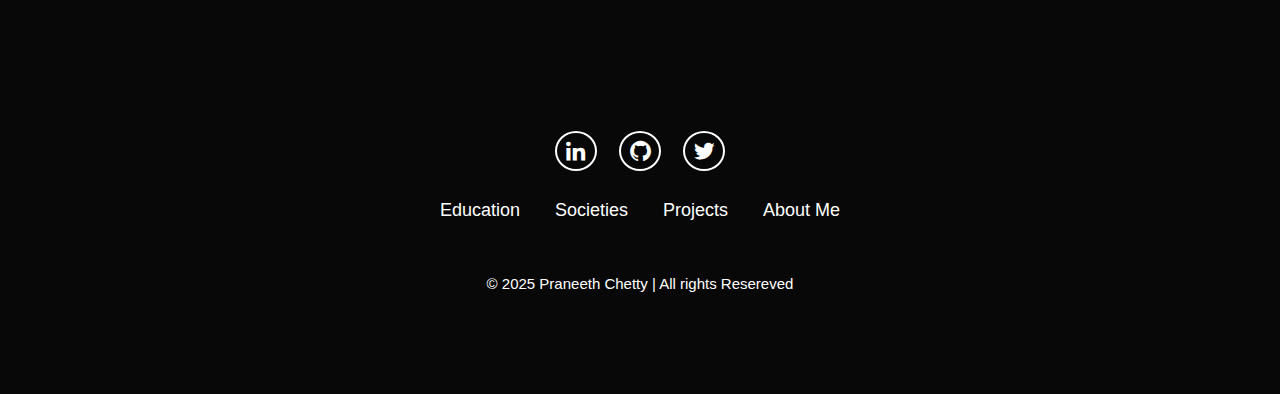
==== commit 8184f4af: "what I do page in index" ====
--- a/index.html
+++ b/index.html
@@ -14,6 +14,7 @@
         <nav class="navbar">
             <a href="#home" class="active">Home</a>
             <a href="#education" class="active">Education</a>
+            <a href="#whatido" class="active">What I do</a>
             <a href="#societies" class="active">Societies</a>
             <a href="#projects" class="active">Projects</a>
             <a href="#contact" class="active">Contact me</a>
@@ -79,7 +80,9 @@
            
         </div>
     </section>
+    <section class="whatido" id="whatido">
 
+    </section>
     <section class="societies" id="societies">
         <div class="societies-box">
             <h2 class="heading">Societies</h2>
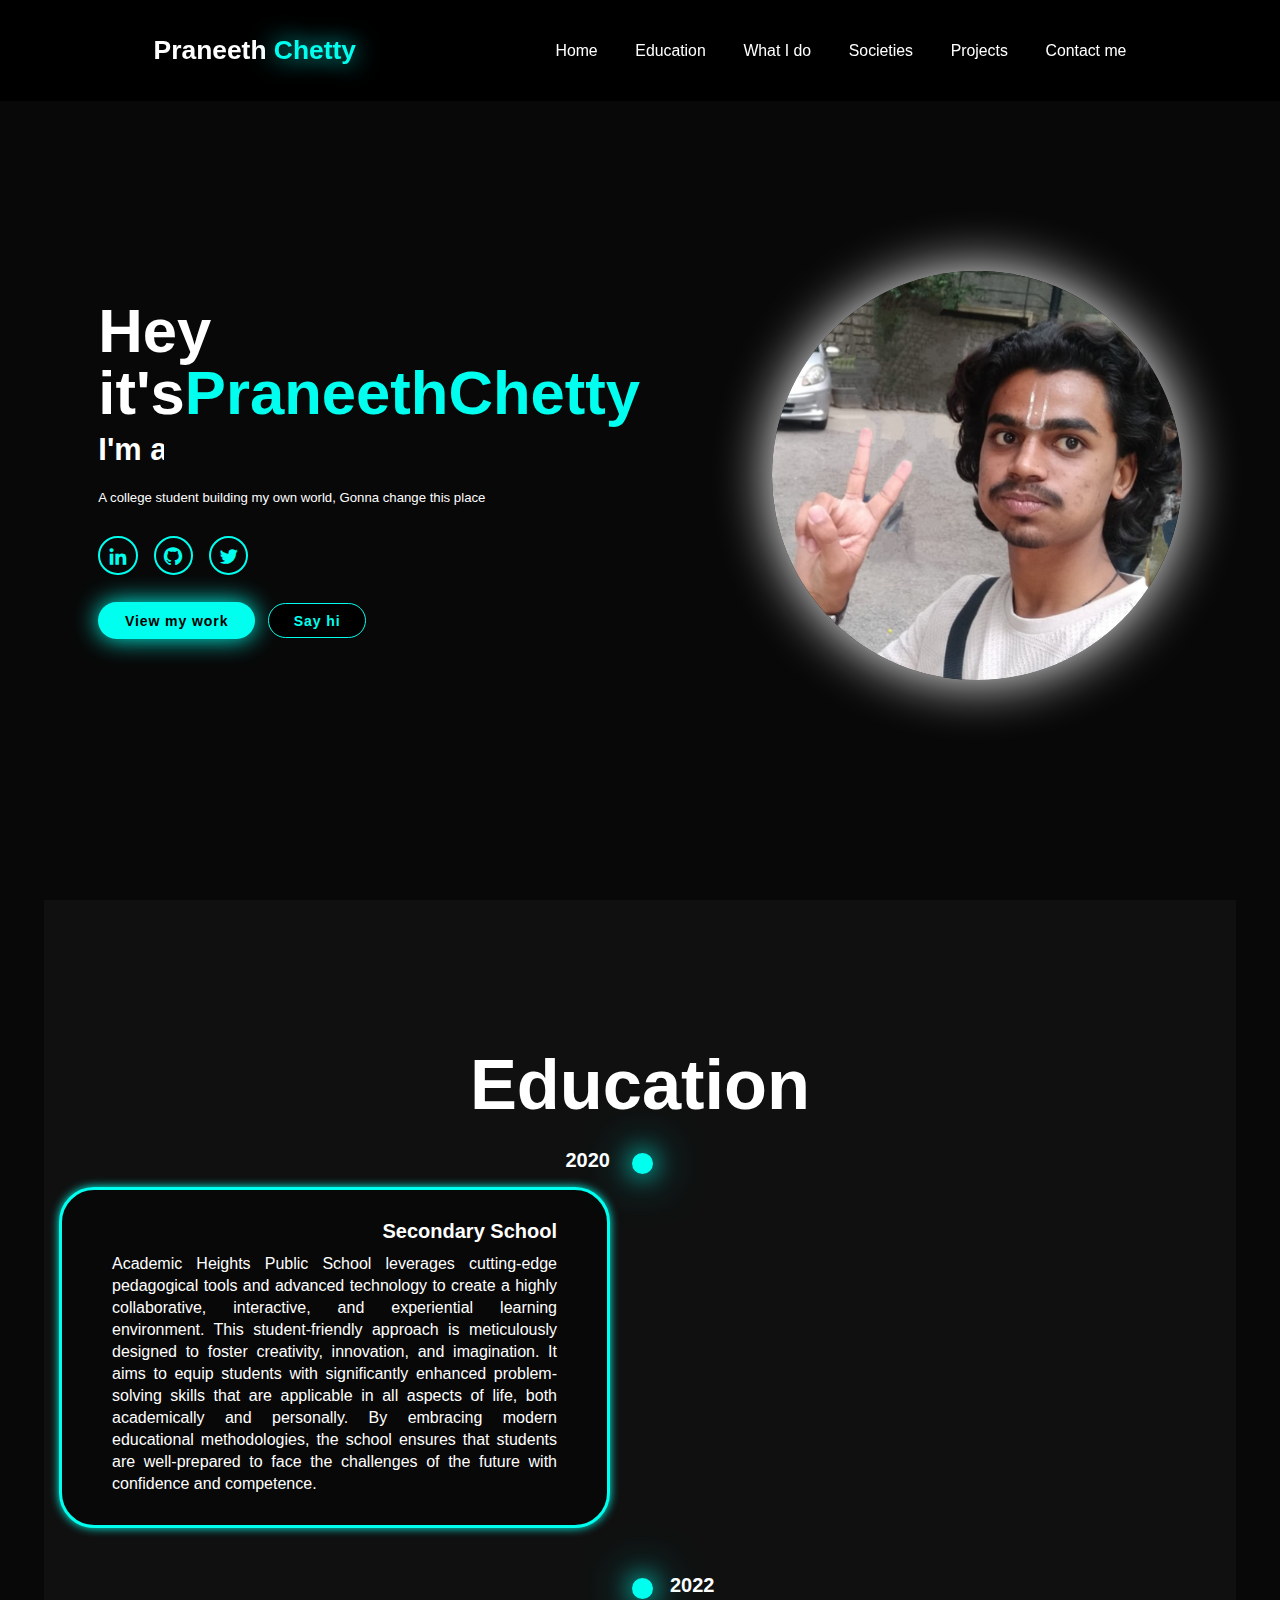
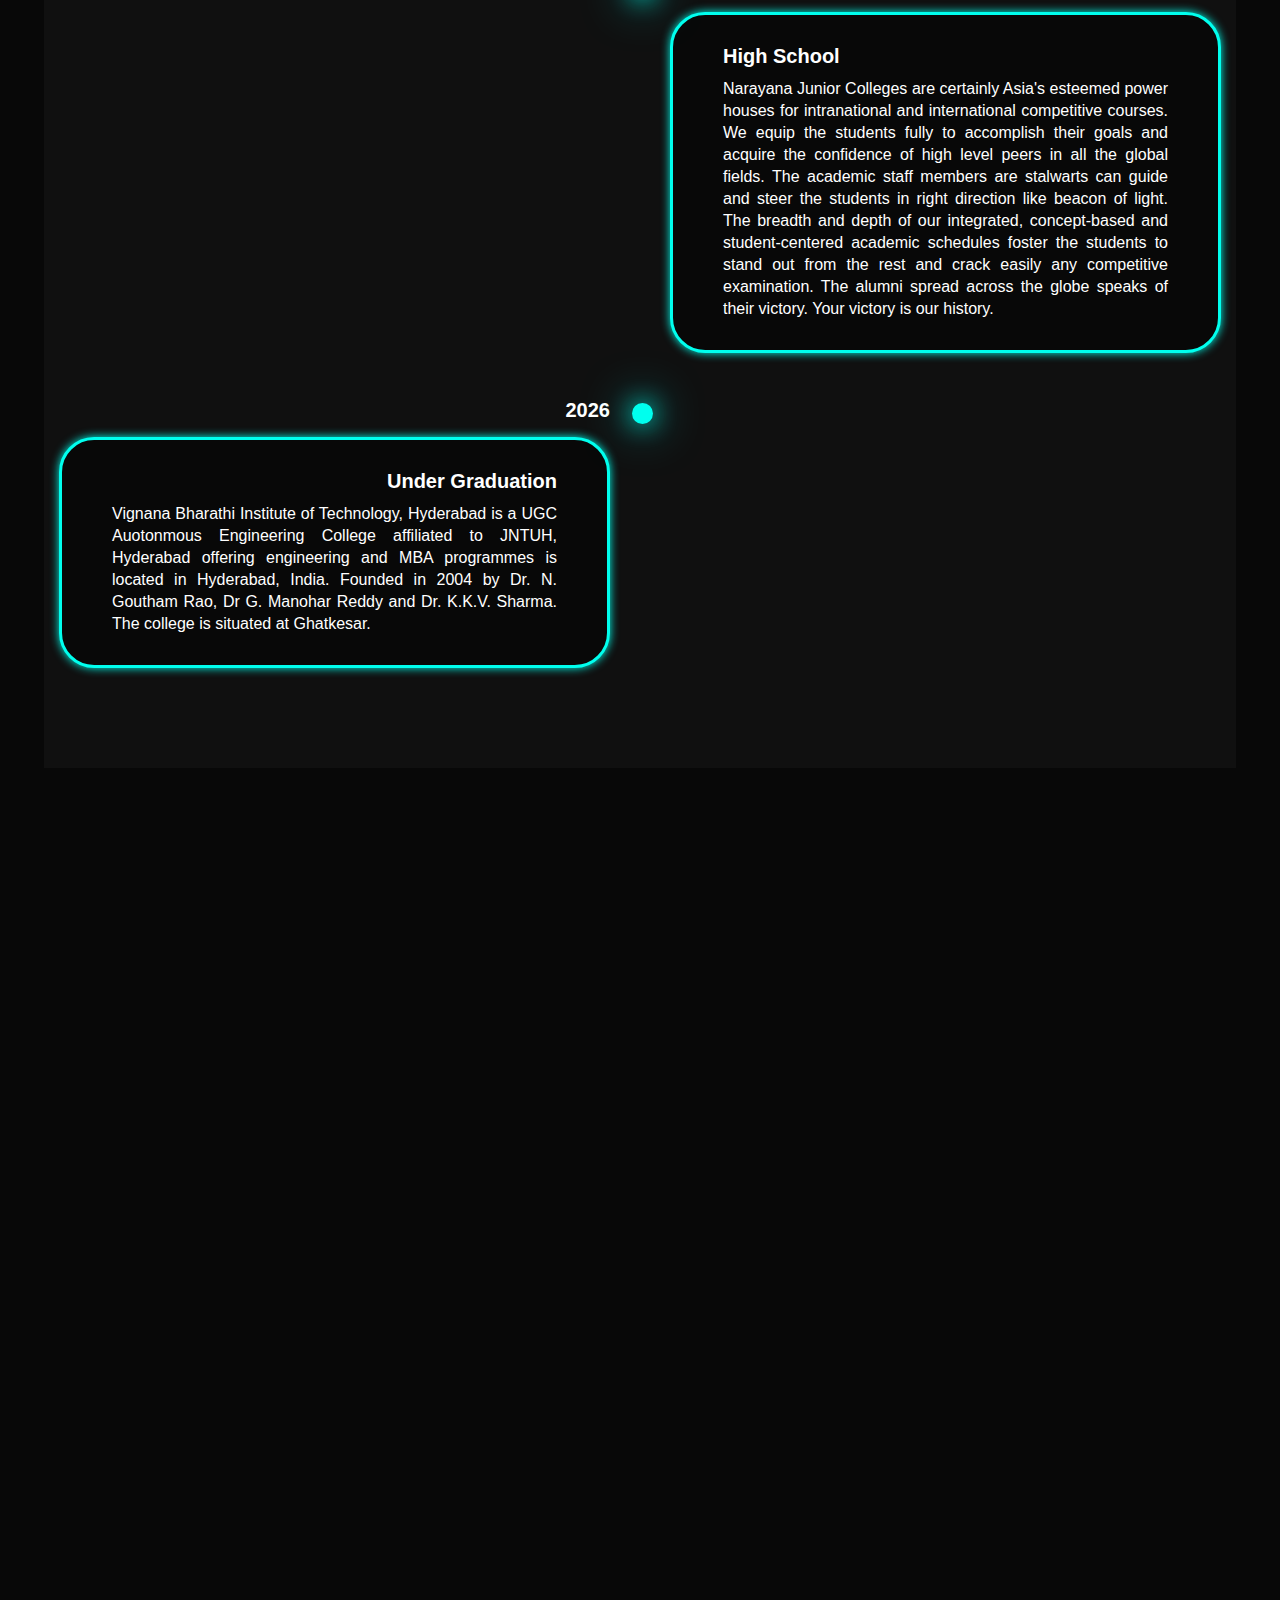
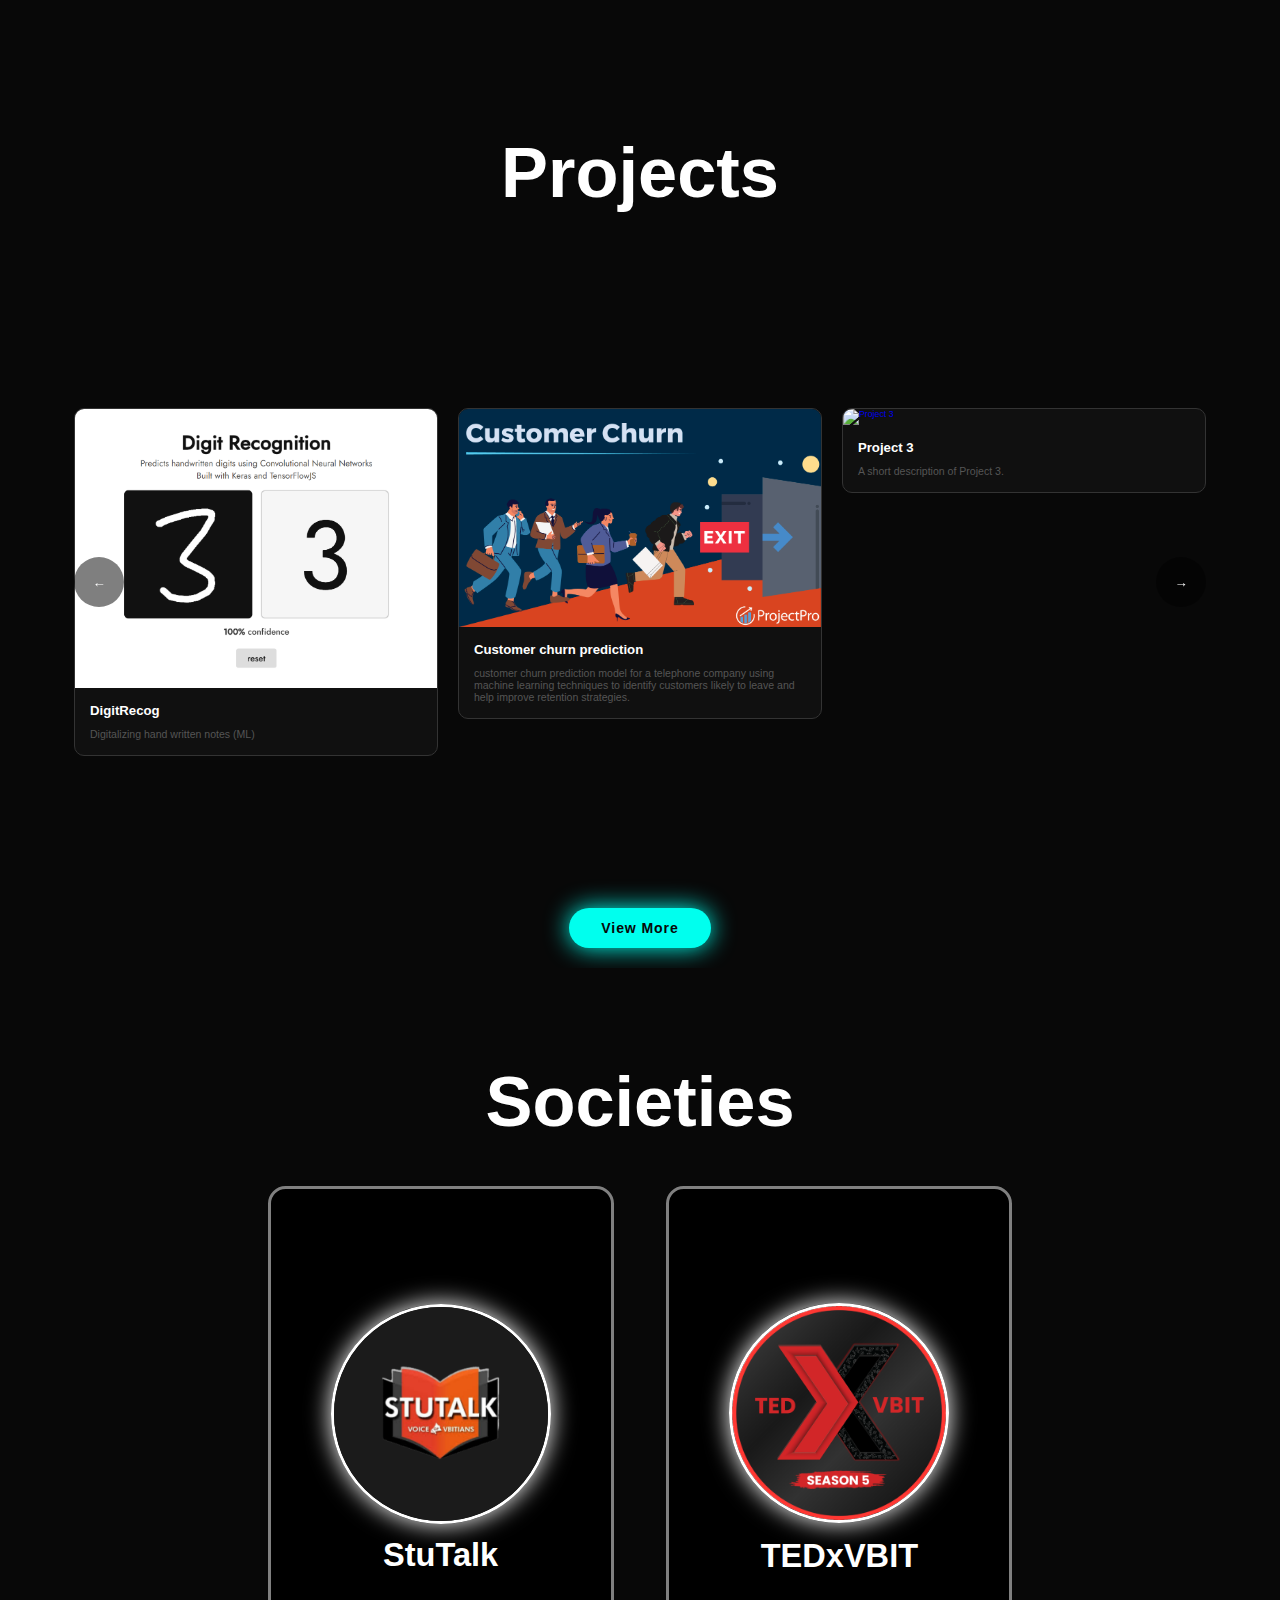
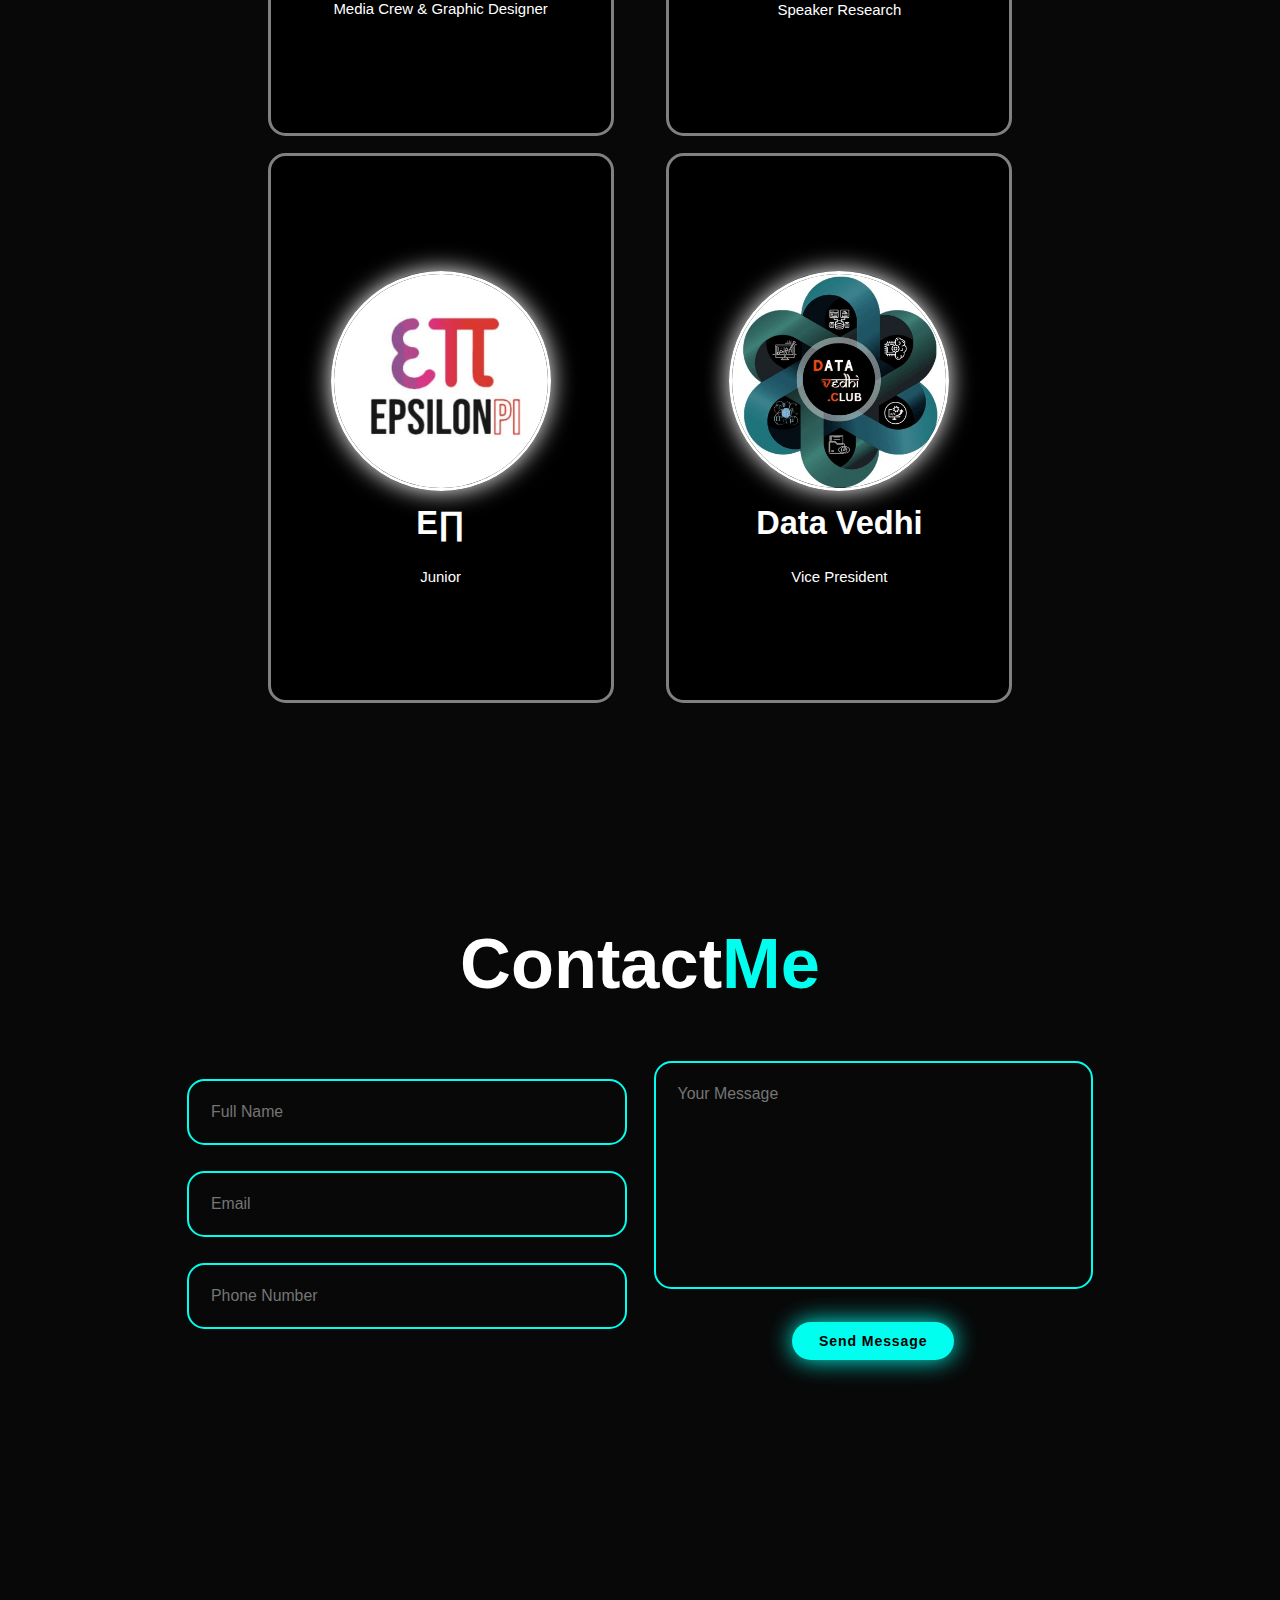
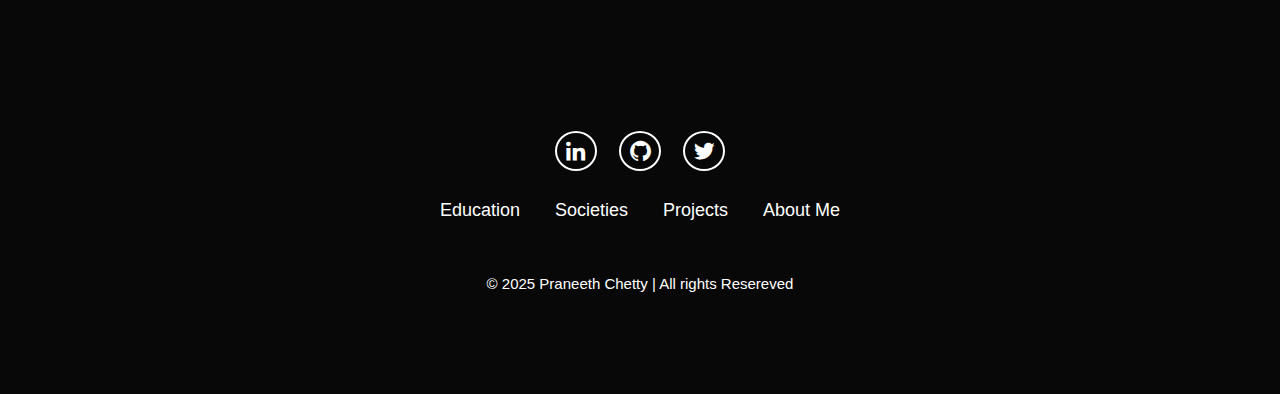
==== commit 61d8d68d: "changed the societies place" ====
--- a/index.html
+++ b/index.html
@@ -83,44 +83,6 @@
     <section class="whatido" id="whatido">
 
     </section>
-    <section class="societies" id="societies">
-        <div class="societies-box">
-            <h2 class="heading">Societies</h2>
-            <div class="wrapper">
-                <a href="https://www.stutalk.in/alumni#our-faculty" target="_blank">
-                    <div class="societies-items">
-                        <img src="images/stutalk.png" alt="">
-                        <h2>StuTalk</h2>
-                        <div class="position"></div>
-                        <p>Media Crew & Graphic Designer</p>
-                    </div>
-                </a>
-    
-                <div class="societies-items">
-                    <a href="https://tedxvbit.com/MEET_TEAM/meet_team.html" >
-                    <img src="images/tedx.png" alt="">
-                    </a>
-                    <h2>TEDxVBIT</h2>
-                    <div class="position"></div>
-                    <p>Speaker Research</p>
-                </div>
-                
-                <div class="societies-items">
-                    <img src="images/Untitled design.png" alt="">
-                    <h2>E∏</h2>
-                    <div class="position"></div>
-                    <p>Junior</p>
-                </div>
-    
-                <div class="societies-items">
-                    <img src="images/dv.jpeg" alt="">
-                    <h2>Data Vedhi</h2>
-                    <div class="position"></div>
-                    <p>Vice President</p>
-                </div>
-            </div>
-        </div>
-    </section>
     <section class="projects-section" id="projects">
         <h2 class="heading">Projects</h2>
     
@@ -176,8 +138,51 @@
         <!-- View More Button -->
         <a href="projects.html" class="view-more-btn">View More</a>
     </section>
-    
-     
+
+
+    <!--Societies -->
+
+    
+    <section class="societies" id="societies">
+        <div class="societies-box">
+            <h2 class="heading">Societies</h2>
+            <div class="wrapper">
+                <a href="https://www.stutalk.in/alumni#our-faculty" target="_blank">
+                    <div class="societies-items">
+                        <img src="images/stutalk.png" alt="">
+                        <h2>StuTalk</h2>
+                        <div class="position"></div>
+                        <p>Media Crew & Graphic Designer</p>
+                    </div>
+                </a>
+    
+                <div class="societies-items">
+                    <a href="https://tedxvbit.com/MEET_TEAM/meet_team.html" >
+                    <img src="images/tedx.png" alt="">
+                    </a>
+                    <h2>TEDxVBIT</h2>
+                    <div class="position"></div>
+                    <p>Speaker Research</p>
+                </div>
+                
+                <div class="societies-items">
+                    <img src="images/Untitled design.png" alt="">
+                    <h2>E∏</h2>
+                    <div class="position"></div>
+                    <p>Junior</p>
+                </div>
+    
+                <div class="societies-items">
+                    <img src="images/dv.jpeg" alt="">
+                    <h2>Data Vedhi</h2>
+                    <div class="position"></div>
+                    <p>Vice President</p>
+                </div>
+            </div>
+        </div>
+    </section>
+
+
     <section class="contact" id="contact">
         <h2 class="heading">Contact<span>Me</span></h2>
         <form action="send_email.php" method="POST" id="contact-form">
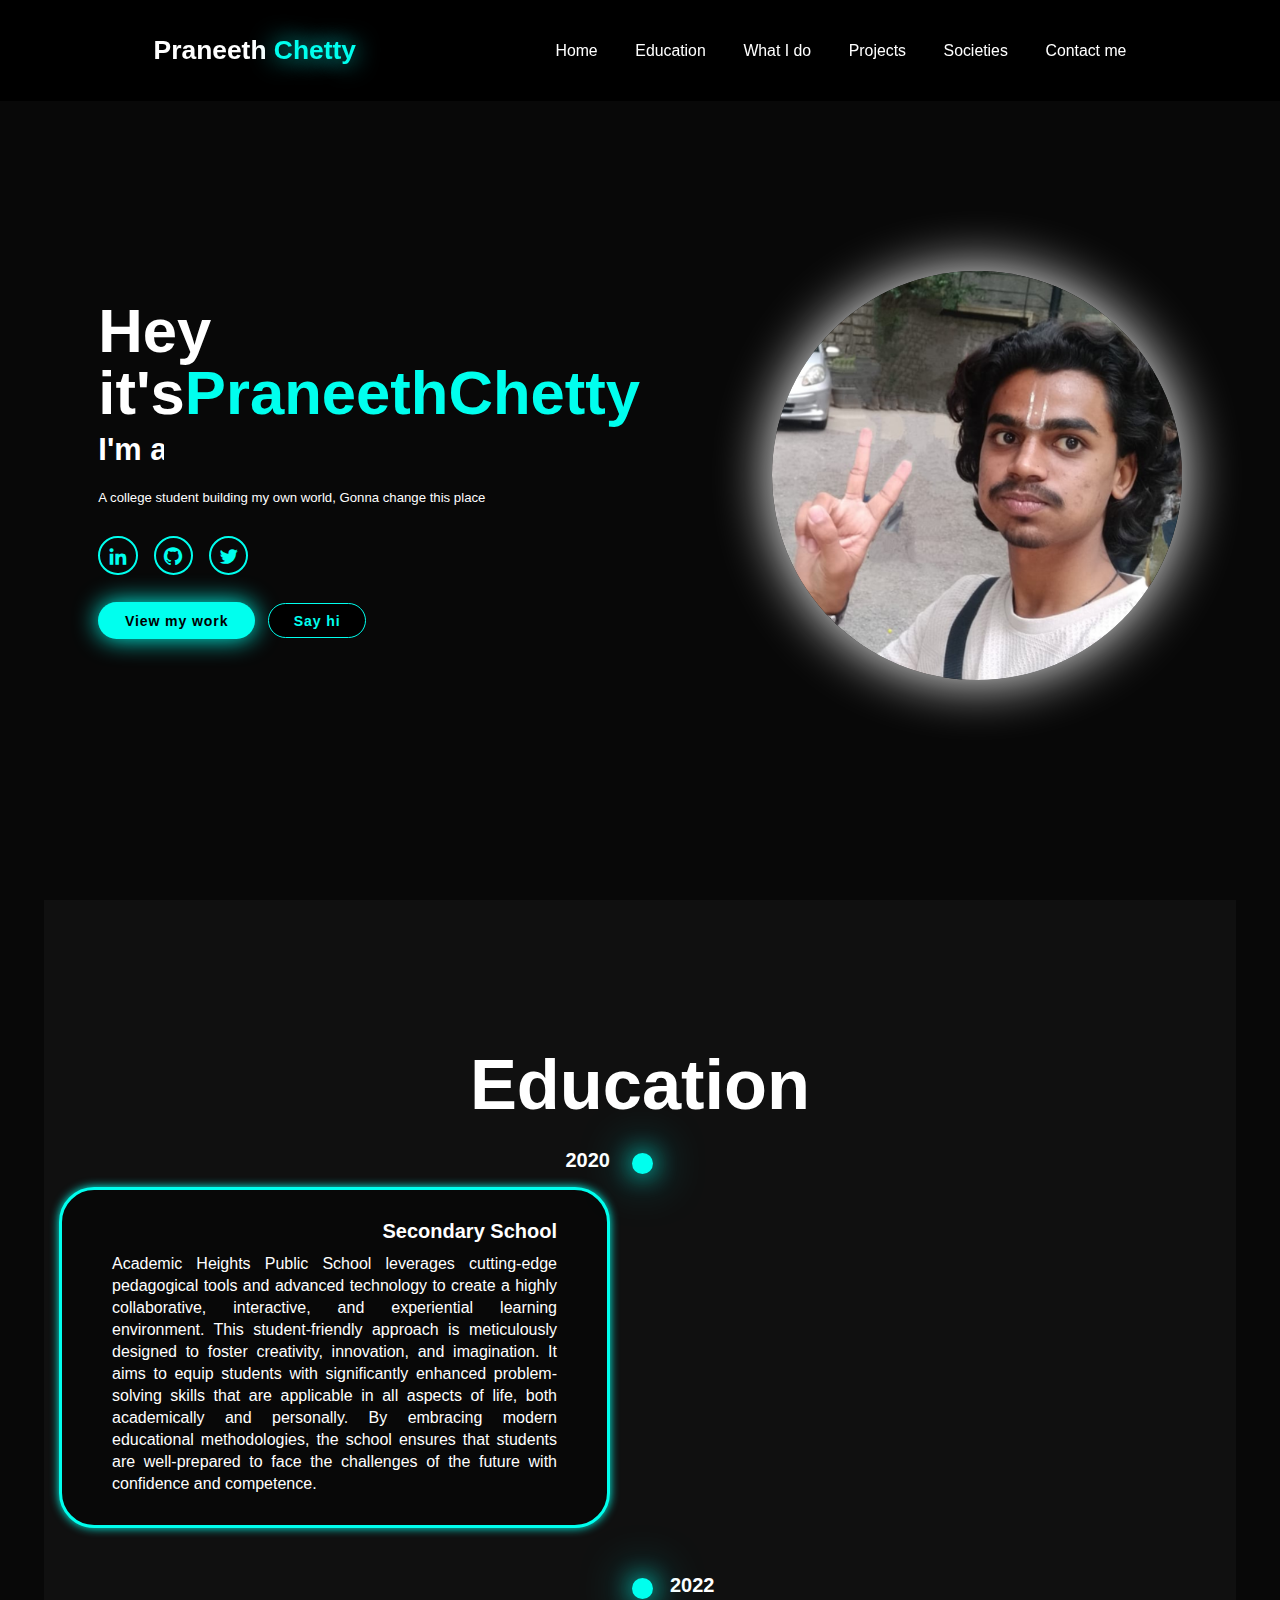
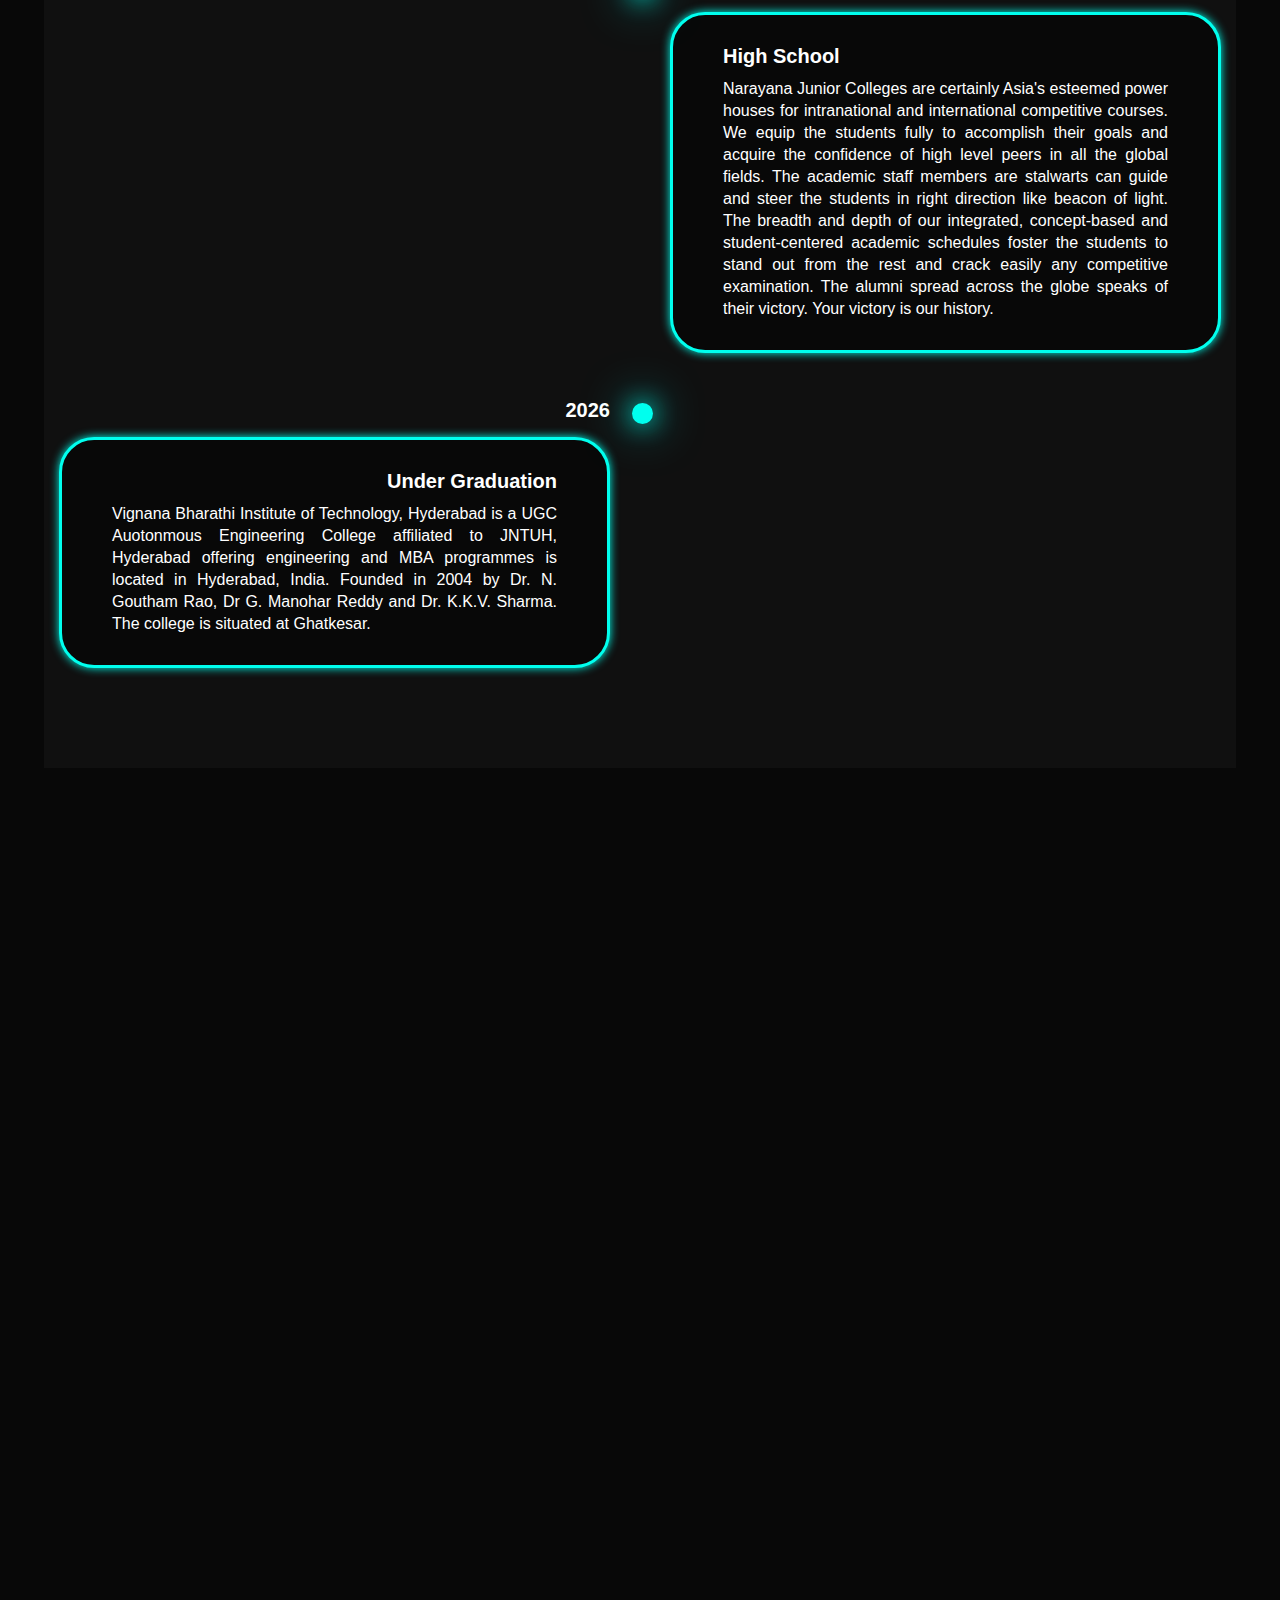
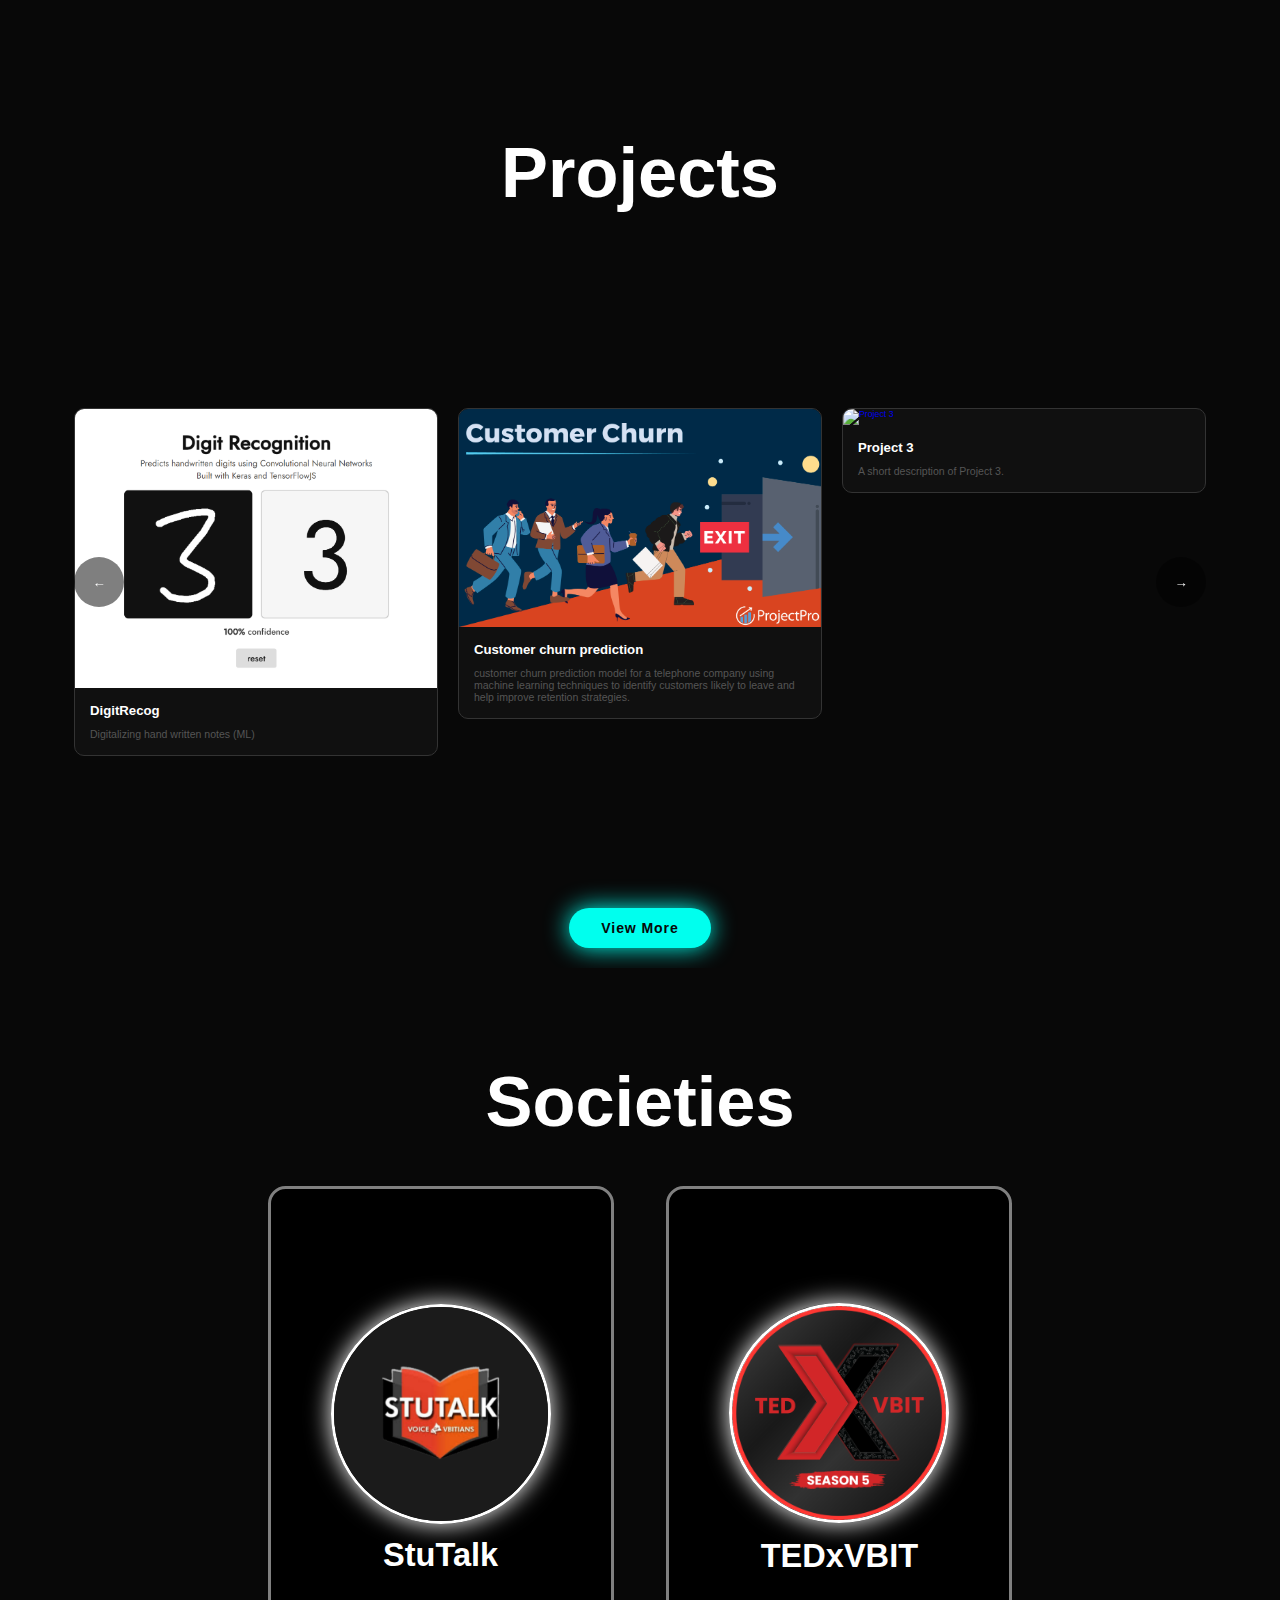
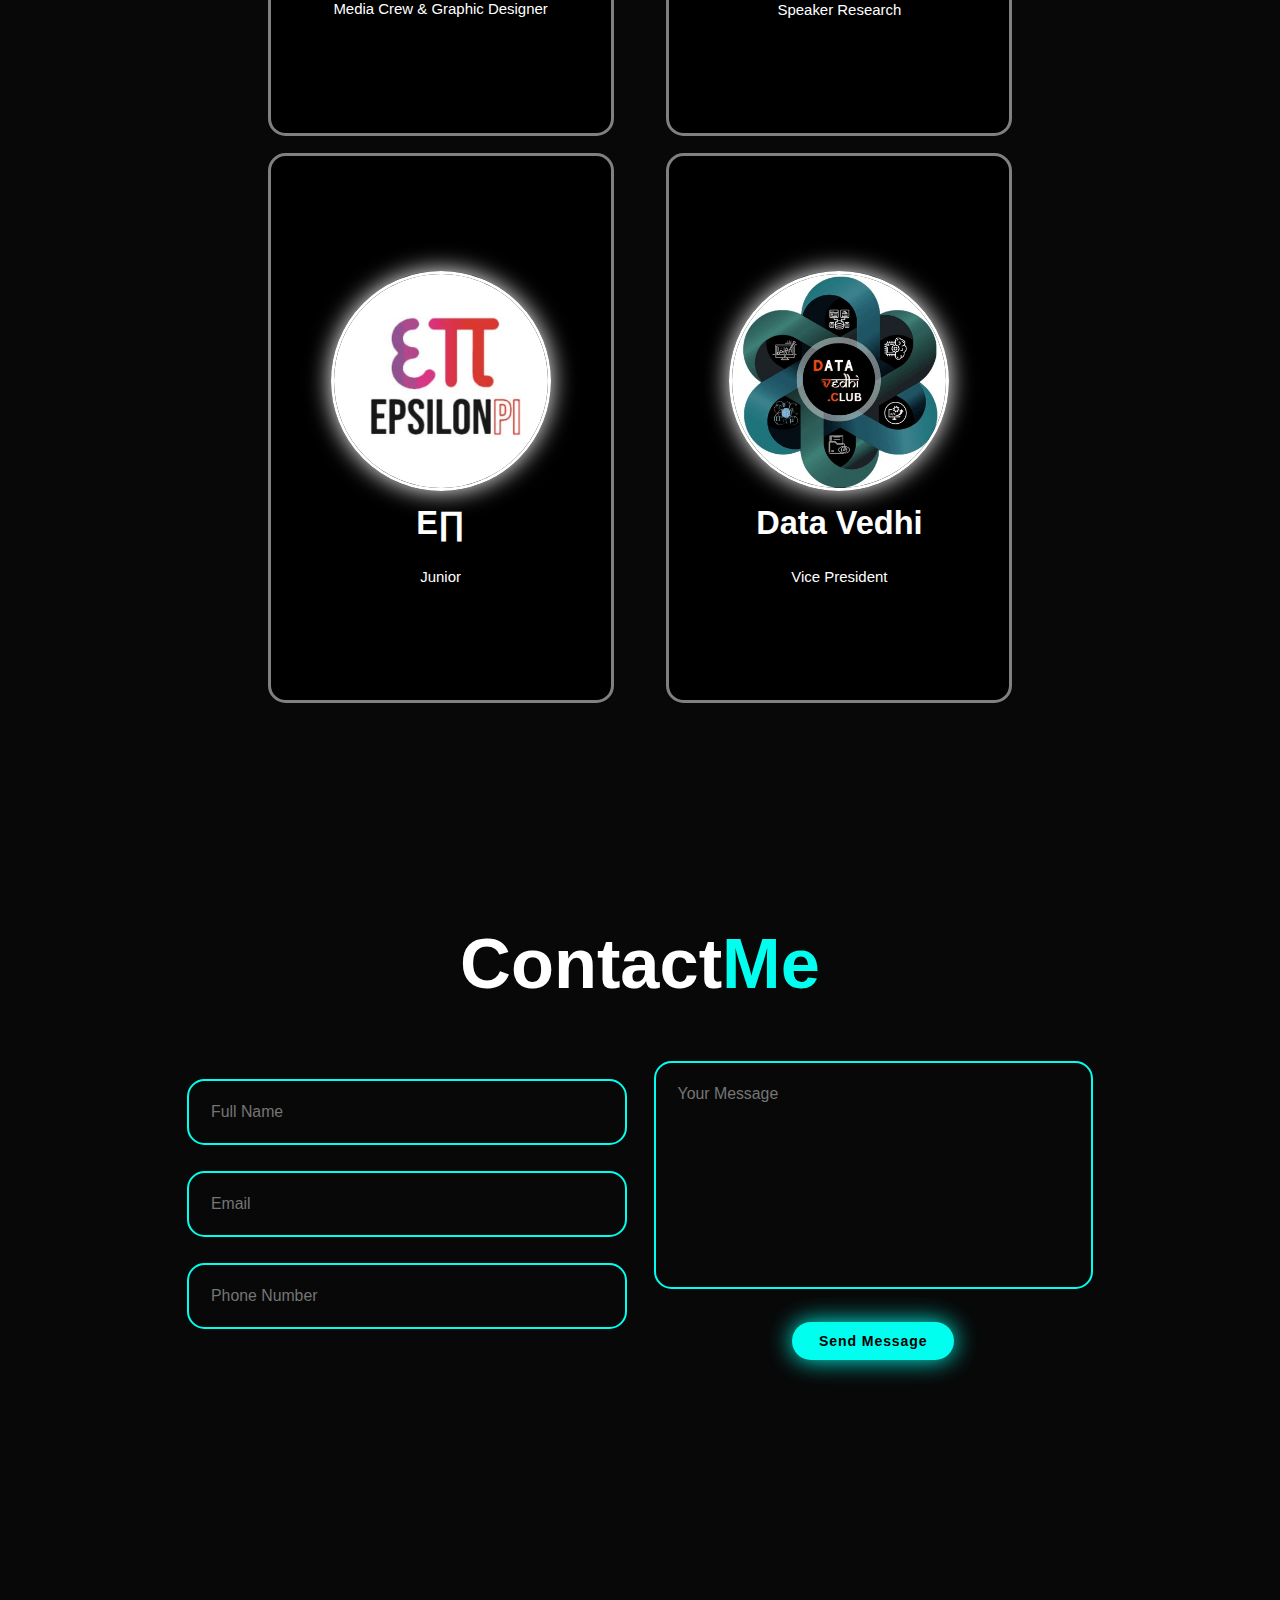
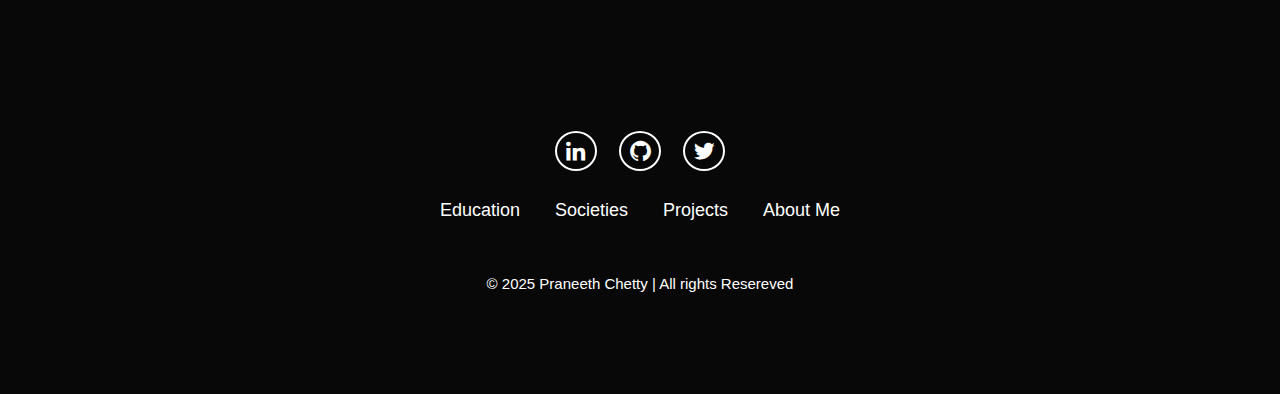
==== commit 60ad072e: "small change" ====
--- a/index.html
+++ b/index.html
@@ -15,8 +15,8 @@
             <a href="#home" class="active">Home</a>
             <a href="#education" class="active">Education</a>
             <a href="#whatido" class="active">What I do</a>
+            <a href="#projects" class="active">Projects</a>
             <a href="#societies" class="active">Societies</a>
-            <a href="#projects" class="active">Projects</a>
             <a href="#contact" class="active">Contact me</a>
         </nav>
     </header>
@@ -142,7 +142,7 @@
 
     <!--Societies -->
 
-    
+
     <section class="societies" id="societies">
         <div class="societies-box">
             <h2 class="heading">Societies</h2>
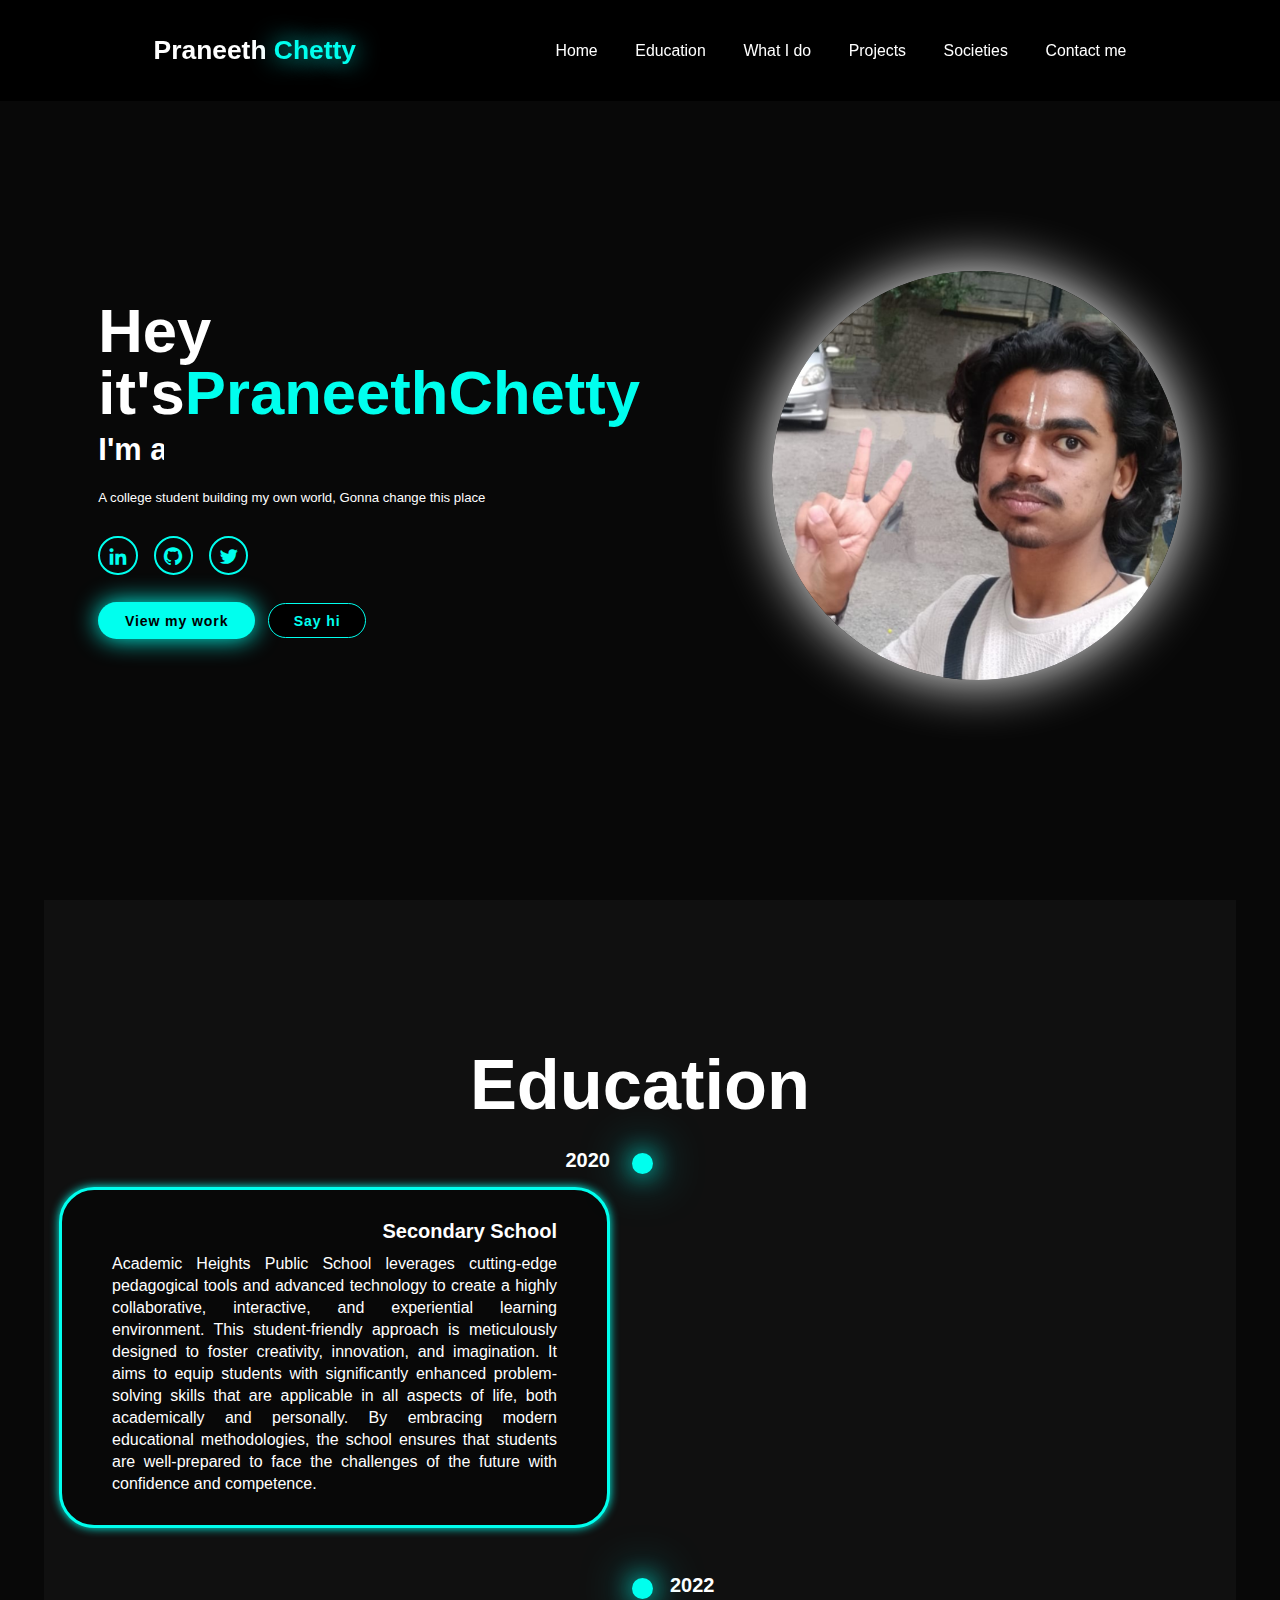
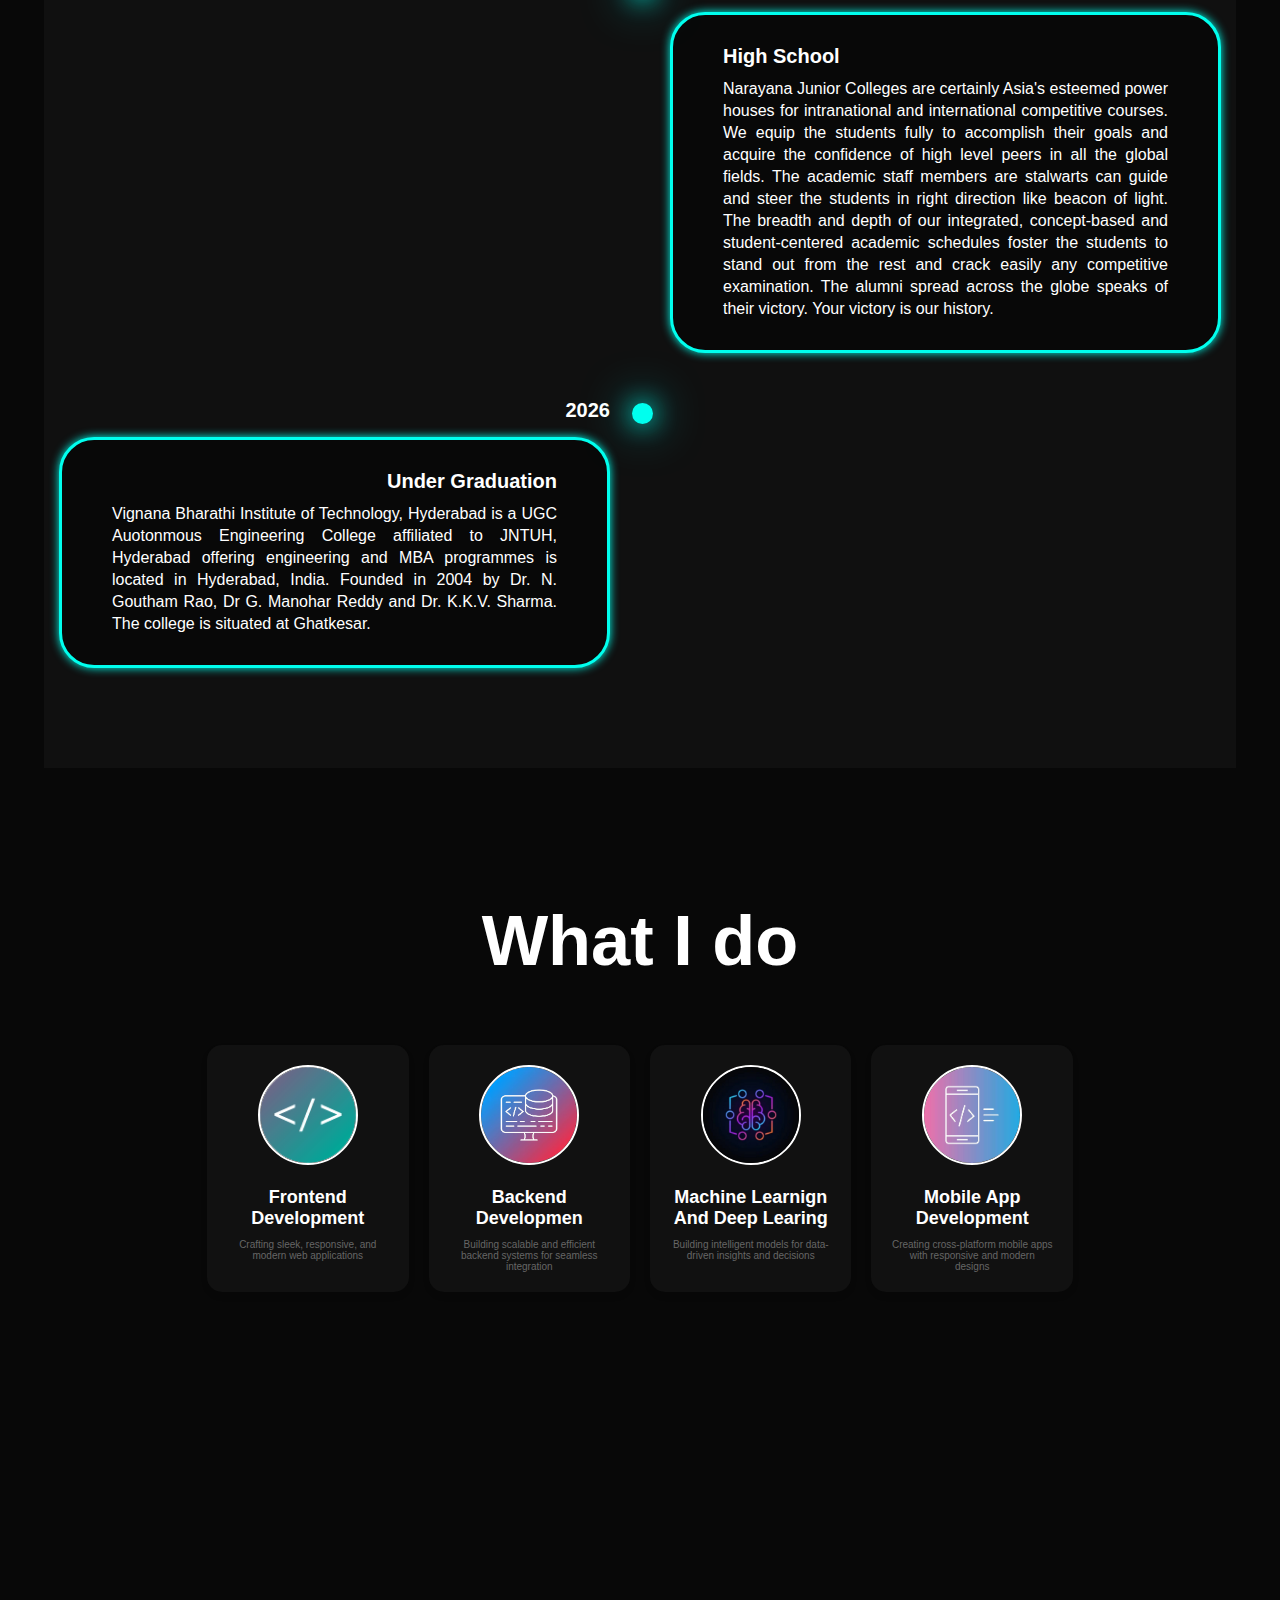
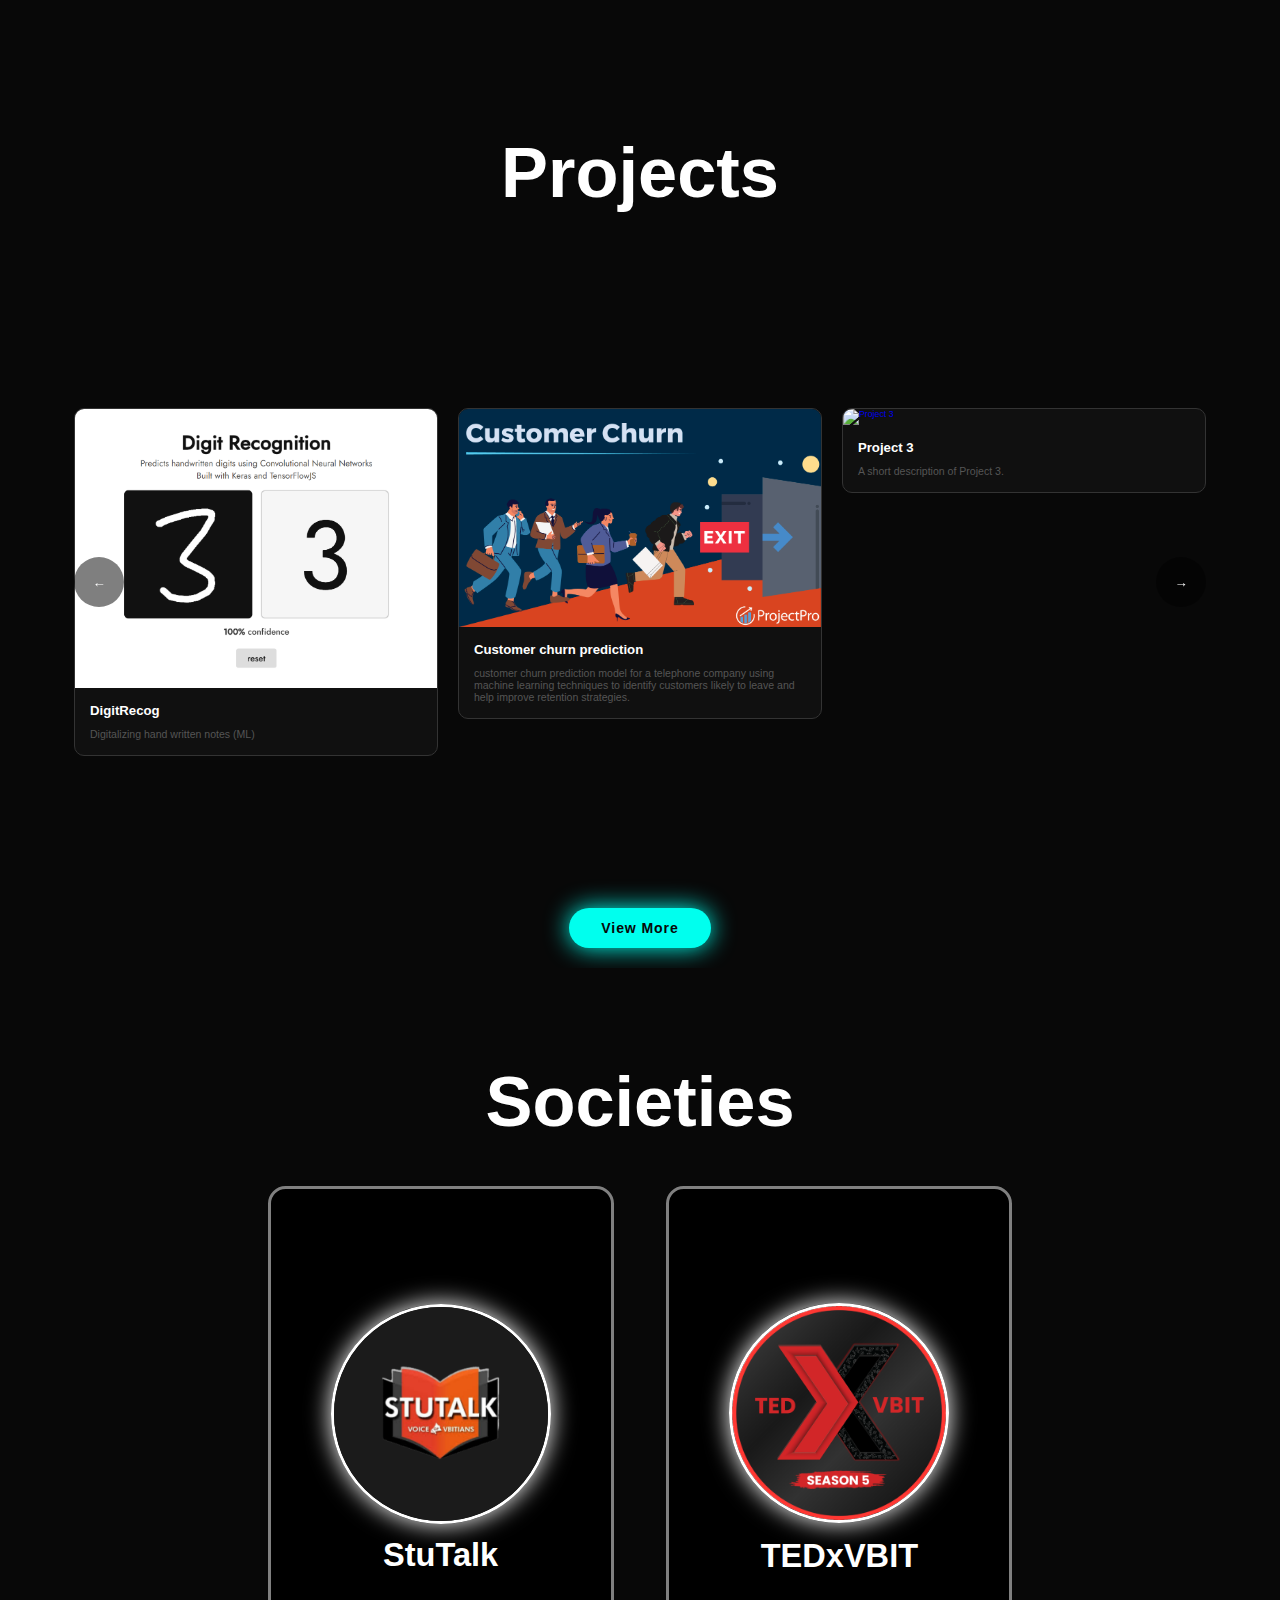
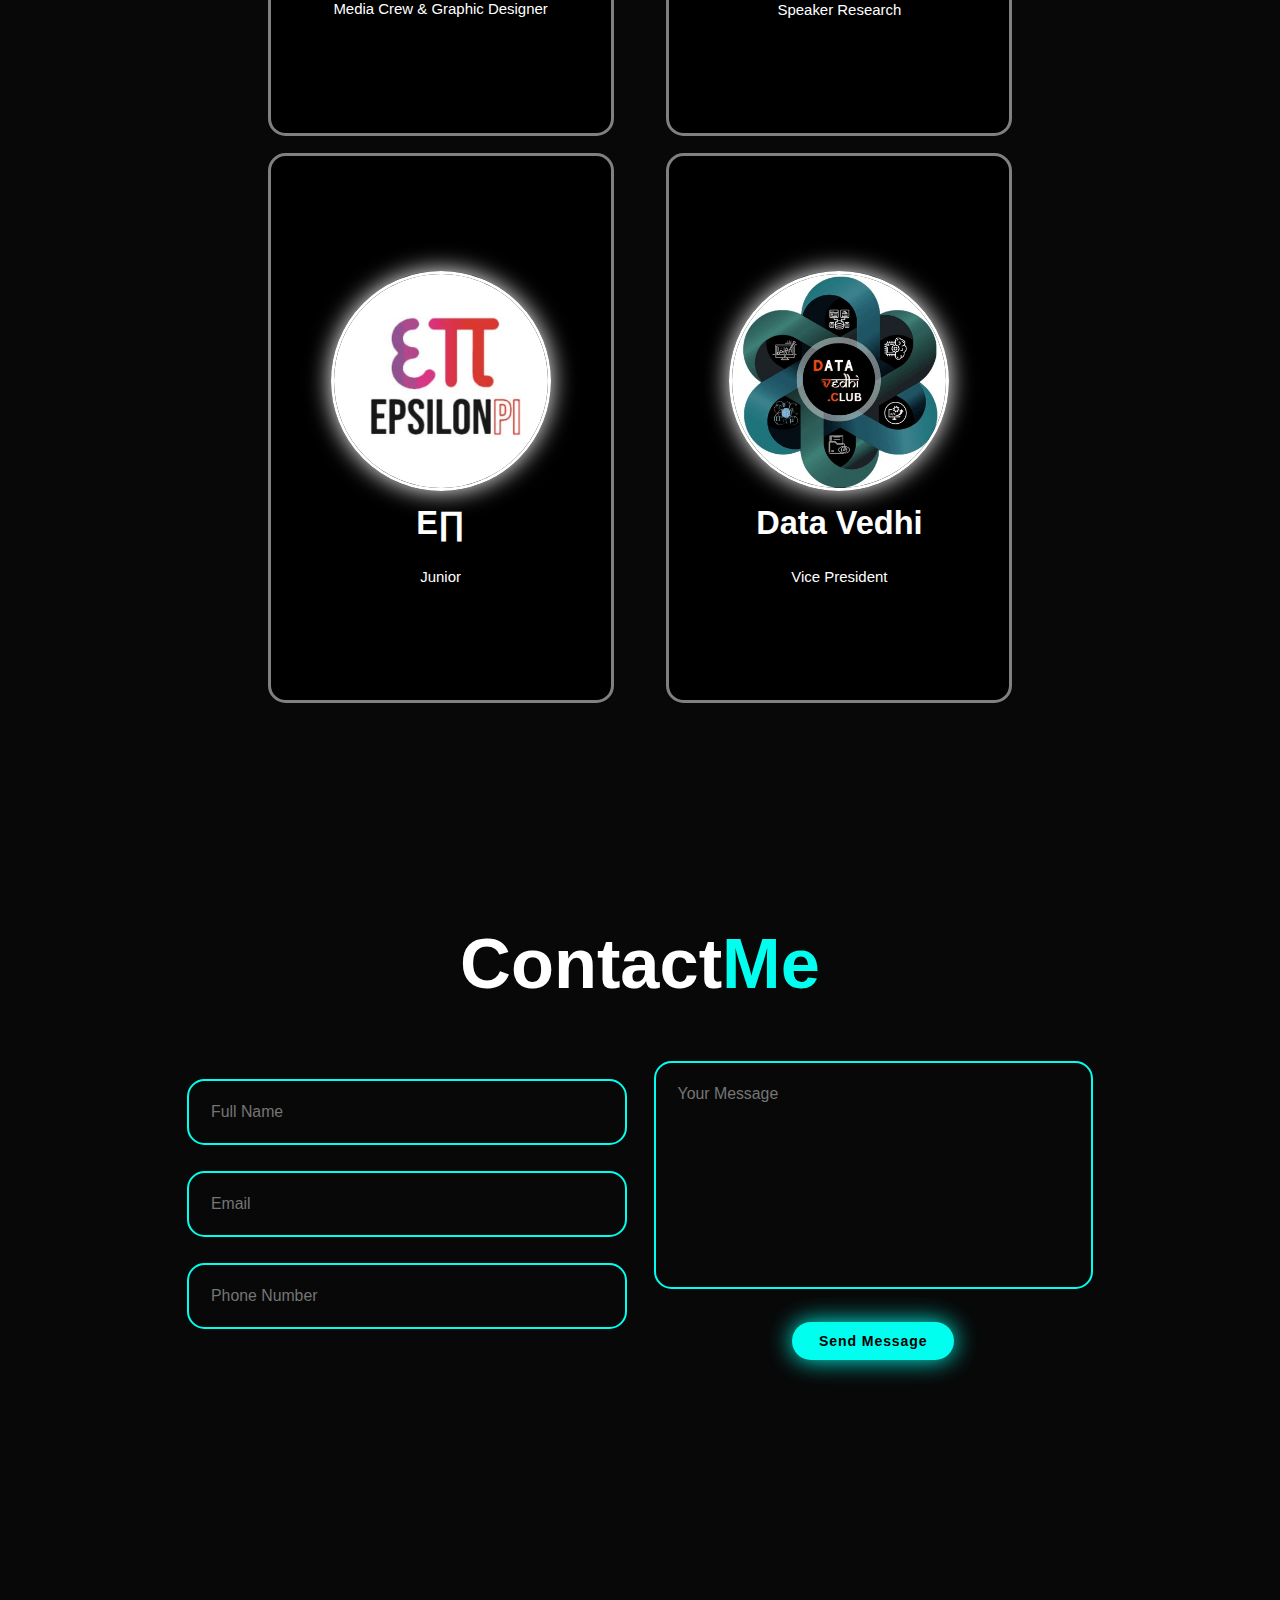
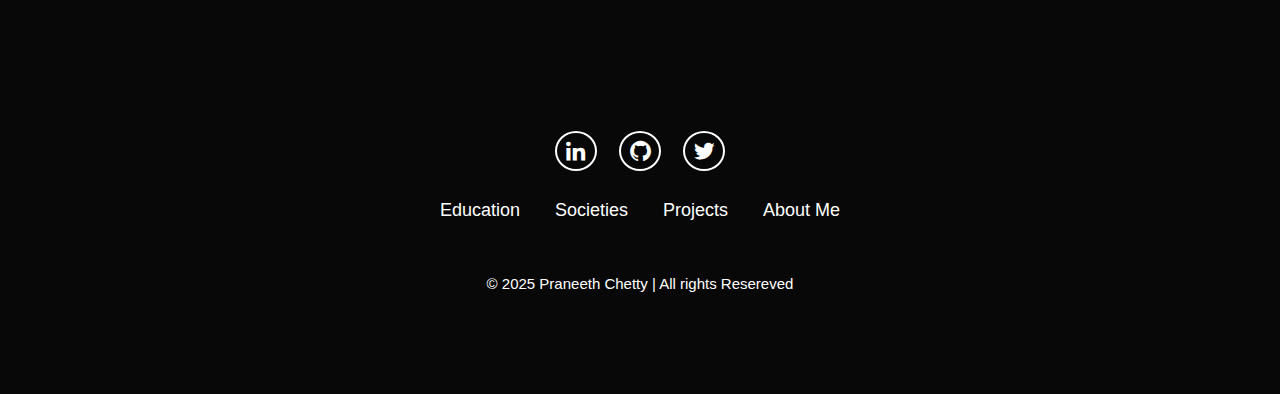
==== commit 9670a83b: "what i do update" ====
--- a/index.html
+++ b/index.html
@@ -80,9 +80,37 @@
            
         </div>
     </section>
+
+
+    <!-- What I do -->
     <section class="whatido" id="whatido">
-
-    </section>
+        <h2 class="heading">What I do</h2>
+        <div class="whatidocontainer">
+            <div class="box">
+                <img src="images/fe.jpg" alt="Box 1">
+                <h3>Frontend Development</h3>
+                <p>Crafting sleek, responsive, and modern web applications</p>
+            </div>
+            <div class="box">
+                <img src="images/be.avif" alt="Box 2">
+                <h3>Backend Developmen</h3>
+                <p>Building scalable and efficient backend systems for seamless integration</p>
+            </div>
+            <div class="box">
+                <img src="images/ML.jpg" alt="Box 3">
+                <h3>Machine Learnign And Deep Learing</h3>
+                <p>Building intelligent models for data-driven insights and decisions</p>
+            </div>
+            <div class="box">
+                <img src="images/MD.jpg" alt="Box 4">
+                <h3>Mobile App Development</h3>
+                <p>Creating cross-platform mobile apps with responsive and modern designs</p>
+            </div>
+
+    </section>
+
+
+
     <section class="projects-section" id="projects">
         <h2 class="heading">Projects</h2>
     
--- a/portfolio.css
+++ b/portfolio.css
@@ -677,6 +677,57 @@
     font-size: 15px;
     color: white;
 }
+/*  What i do boxes */
+/* styles.css */
+
+
+.whatidocontainer {
+    display: flex;
+  justify-content: space-between;
+  gap: 20px;
+  flex-wrap: wrap;
+  padding: 20px;
+}
+
+.box {
+    background-color: #111; /* Change to match your theme */
+  border-radius: 15px;
+  box-shadow: 0 4px 6px rgba(0, 0, 0, 0.1);
+  padding: 20px;
+  text-align: center;
+  flex: 1;
+  max-width: 250px; /* Controls the size of the cards */
+  transition: transform 0.3s ease, box-shadow 0.3s ease;
+}
+
+.box:hover {
+    box-shadow: 0 0 25px rgba(255, 255, 255, 0.8), 0 0 50px rgba(255, 255, 255, 0.4);
+    transform: scale(1.1);
+    transform: translateY(-8px);
+    
+}
+
+.box img {
+    width: 100px;
+    height: 100px;
+    margin-bottom: 10px;
+    border-radius: 50%;
+    border: 2px solid #fff;
+}
+
+.box h3 {
+    font-size: 18px;
+  margin: 10px 0;
+  font-weight: bold;
+  color: white;
+}
+
+.box p {
+    font-size: 10px;
+    color: #666;
+    margin: 0;
+  }
+
 
 @media screen and (max-width:1285px){
     html{
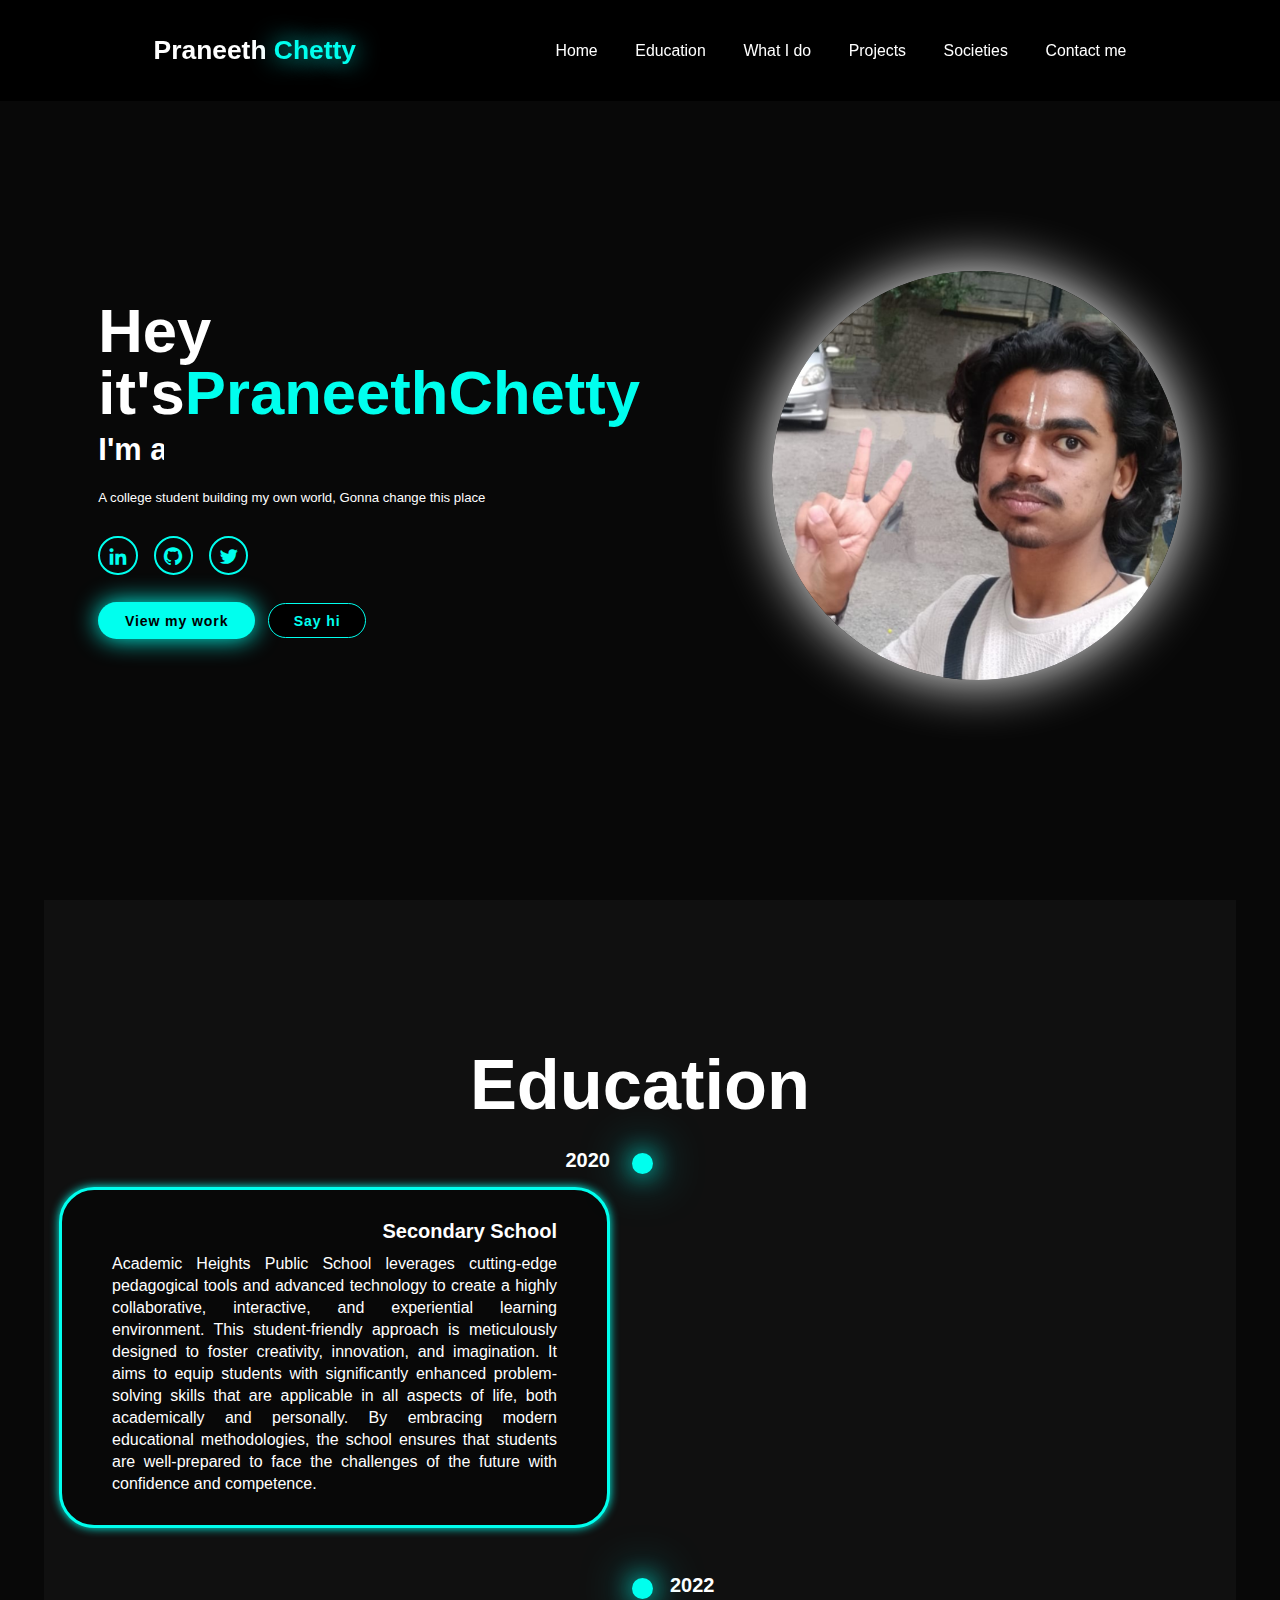
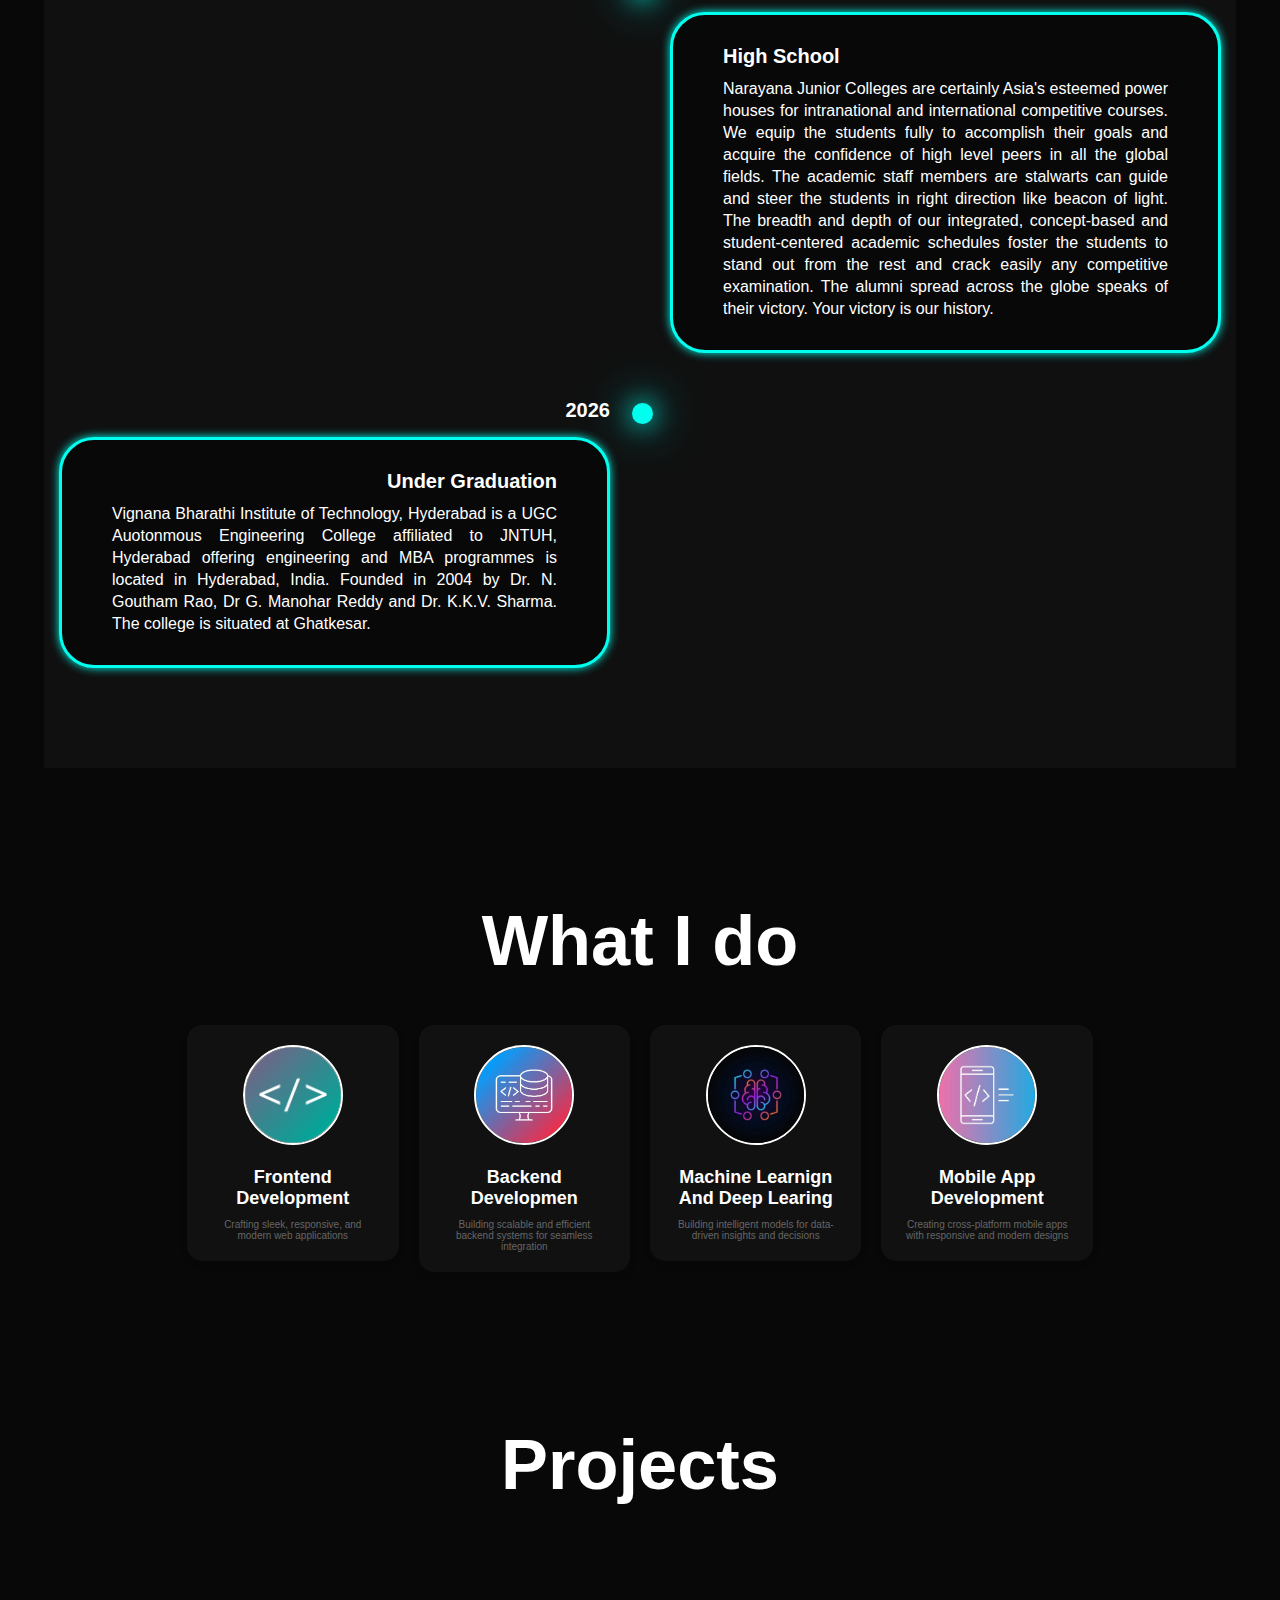
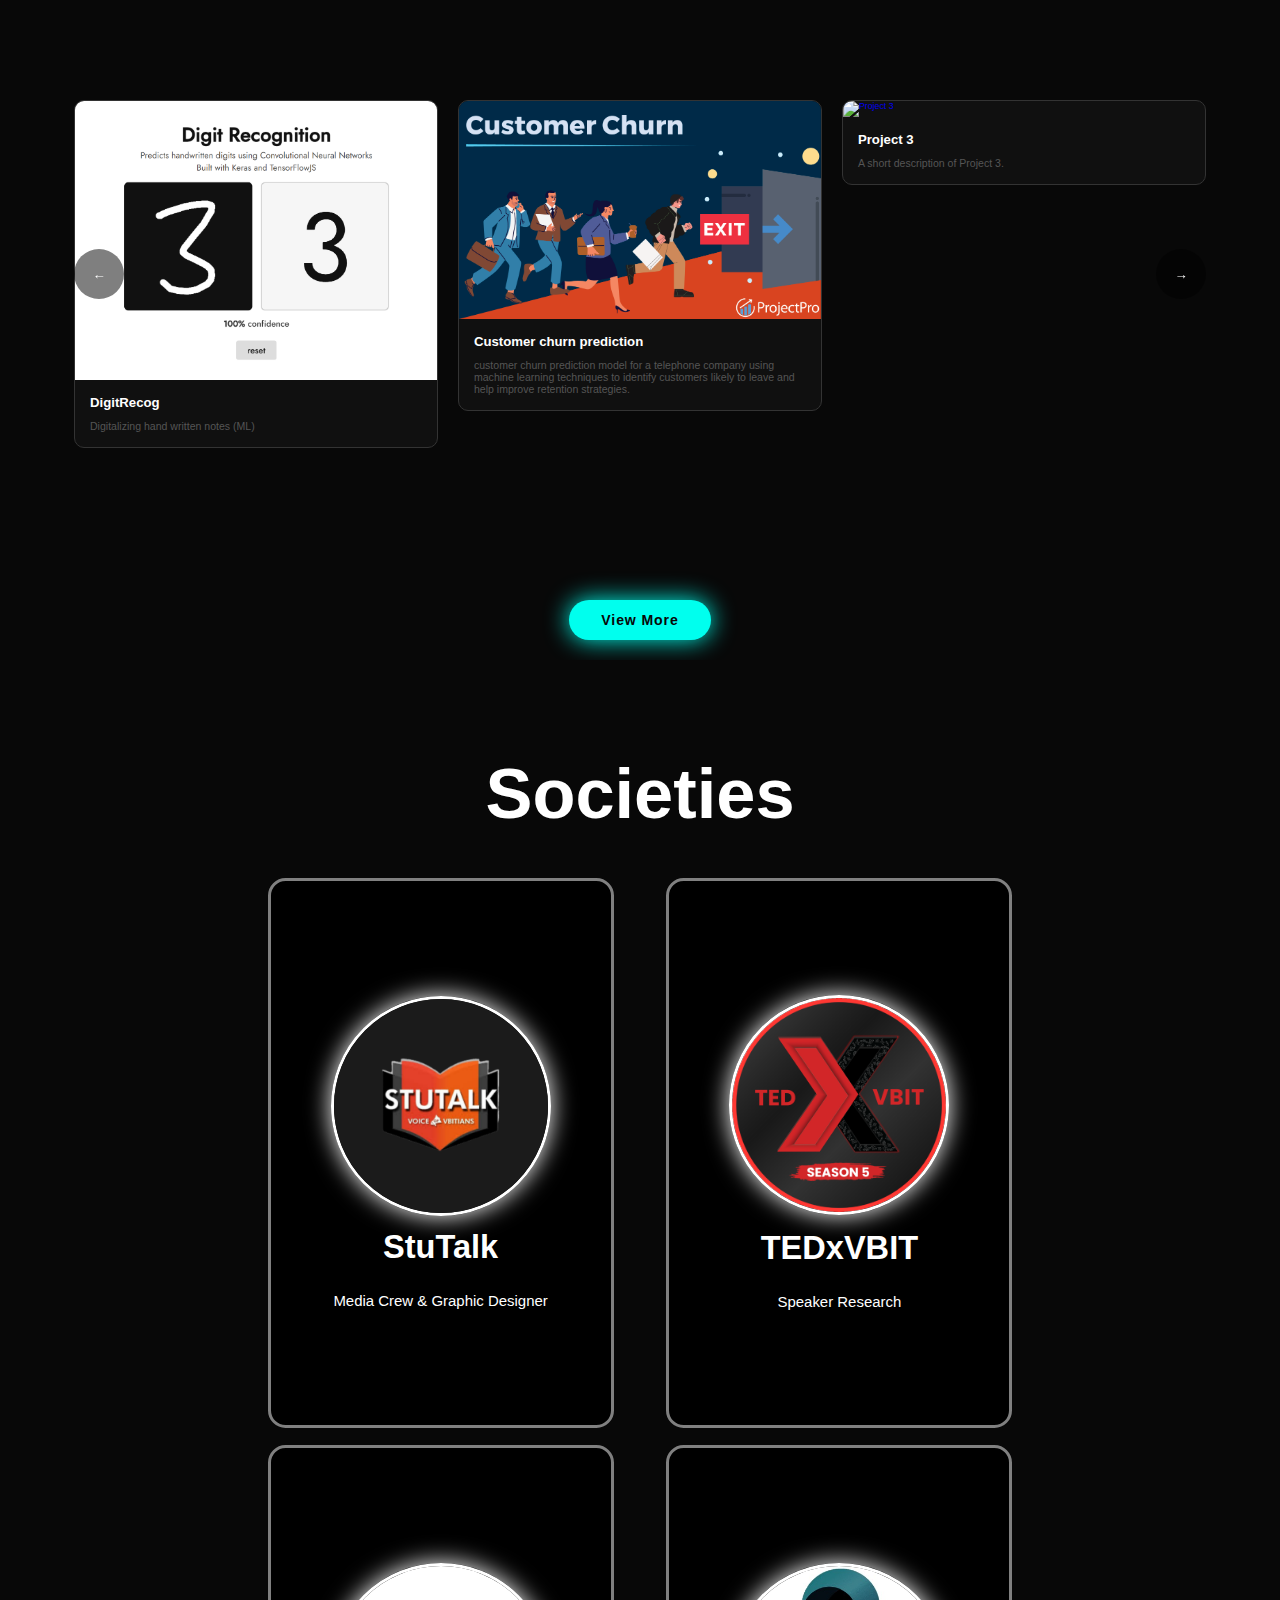
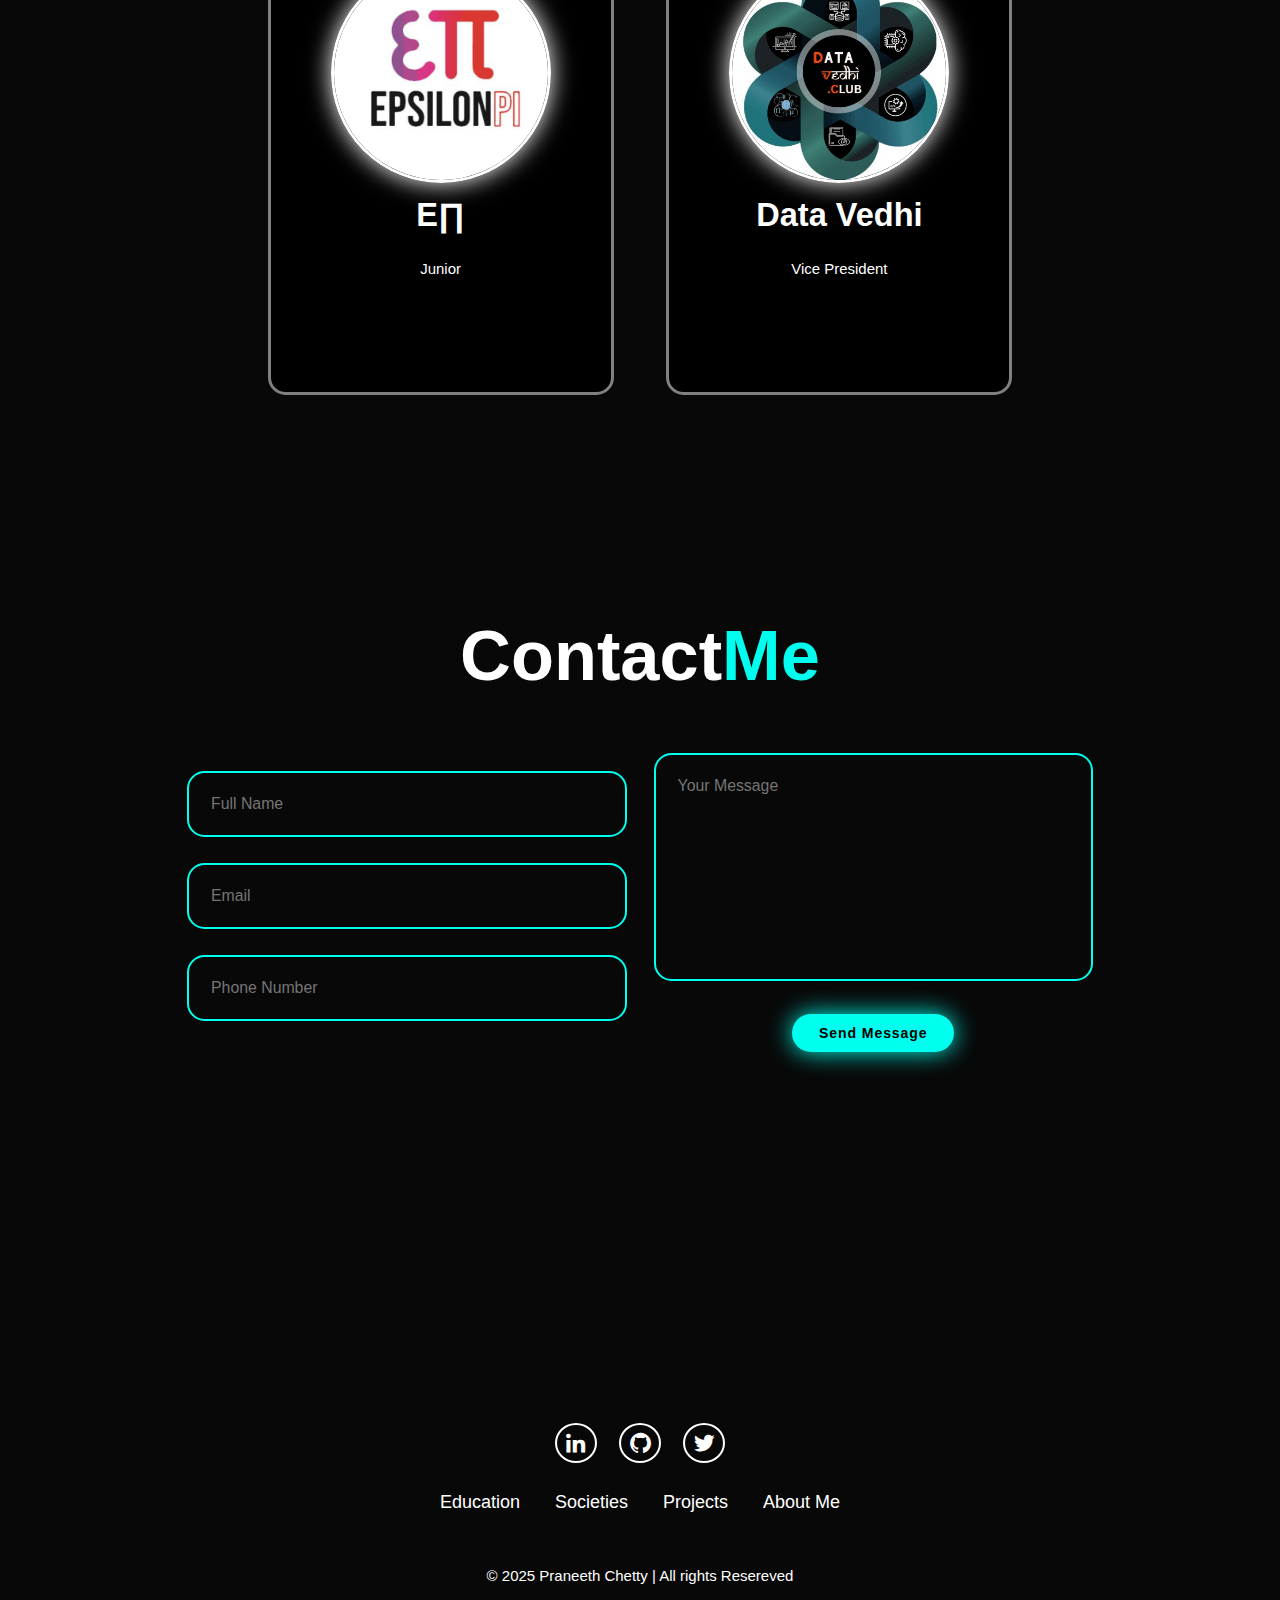
==== commit f5d514b2: "little changes" ====
--- a/index.html
+++ b/index.html
@@ -168,6 +168,10 @@
     </section>
 
 
+
+
+    
+
     <!--Societies -->
 
 
@@ -209,6 +213,7 @@
             </div>
         </div>
     </section>
+
 
 
     <section class="contact" id="contact">
--- a/portfolio.css
+++ b/portfolio.css
@@ -443,7 +443,7 @@
     display: flex;
     align-items: center;
     width: 100%;
-    height: calc(100% - 150px); /* Leave space for heading and button */
+    height: calc(100% - 150px); 
     overflow: hidden;
 }
 
@@ -451,12 +451,12 @@
 .grid-container {
     display: flex;
     transition: transform 0.5s ease-in-out;
-    width: calc(100% * 2); /* Supports 2 sets of 3 projects */
+    width: calc(100% * 2); 
 }
 
 /* Individual Project Box */
 .project-box {
-    flex: 0 0 calc(33.33% - 20px); /* Each box takes 1/3 of the width */
+    flex: 0 0 calc(33.33% - 20px); 
     margin: 10px;
     height: 100%;
     background: var(--second-bg-color);
@@ -490,14 +490,13 @@
     font-size: 1.2rem;
     color: #555;
 }
-/* Hover Effect for Project Box */
 .project-box:hover {
     transform: scale(1.05); /* Slight zoom effect */
     box-shadow: 0 5px 20px rgba(0, 0, 0, 0.3); /* Add shadow on hover */
     transition: transform 0.3s ease, box-shadow 0.3s ease; /* Smooth transition */
 }
 
-/* Optional: Change the text color on hover */
+
 .project-box:hover .about h3 {
     color: var(--text-color); /* Highlight the title on hover */
 }
@@ -506,10 +505,10 @@
     color: #555; /* Change the description color */
 }
 
-/* Optional: Add a hover effect to the image */
+
 .project-box:hover .project-image {
-    opacity: 0.9; /* Slightly fade the image */
-    filter: brightness(1.2); /* Brighten the image */
+    opacity: 0.9; 
+    filter: brightness(1.2); 
     transition: opacity 0.3s ease, filter 0.3s ease;
 }
 
@@ -678,27 +677,38 @@
     color: white;
 }
 /*  What i do boxes */
-/* styles.css */
-
+
+.whatido {
+    min-height: 100px;
+    margin-bottom: 0; /* Remove margin from section */
+}
+
+.box {
+    margin-bottom: 0; /* Remove margin from each box */
+}
 
 .whatidocontainer {
     display: flex;
-  justify-content: space-between;
-  gap: 20px;
-  flex-wrap: wrap;
-  padding: 20px;
-}
+    justify-content: space-between;
+    gap: 20px;
+    flex-wrap: wrap;
+    padding: 0; /* Remove padding */
+    align-items: flex-start; /* Align items at the top */
+}
+
 
 .box {
-    background-color: #111; /* Change to match your theme */
-  border-radius: 15px;
-  box-shadow: 0 4px 6px rgba(0, 0, 0, 0.1);
-  padding: 20px;
-  text-align: center;
-  flex: 1;
-  max-width: 250px; /* Controls the size of the cards */
-  transition: transform 0.3s ease, box-shadow 0.3s ease;
-}
+    background-color: #111;
+    border-radius: 15px;
+    box-shadow: 0 4px 6px rgba(0, 0, 0, 0.1);
+    padding: 20px;
+    text-align: center;
+    flex: 1;
+    max-width: 250px;
+    height: auto; /* Let the box height adjust according to content */
+    transition: transform 0.3s ease, box-shadow 0.3s ease;
+}
+
 
 .box:hover {
     box-shadow: 0 0 25px rgba(255, 255, 255, 0.8), 0 0 50px rgba(255, 255, 255, 0.4);
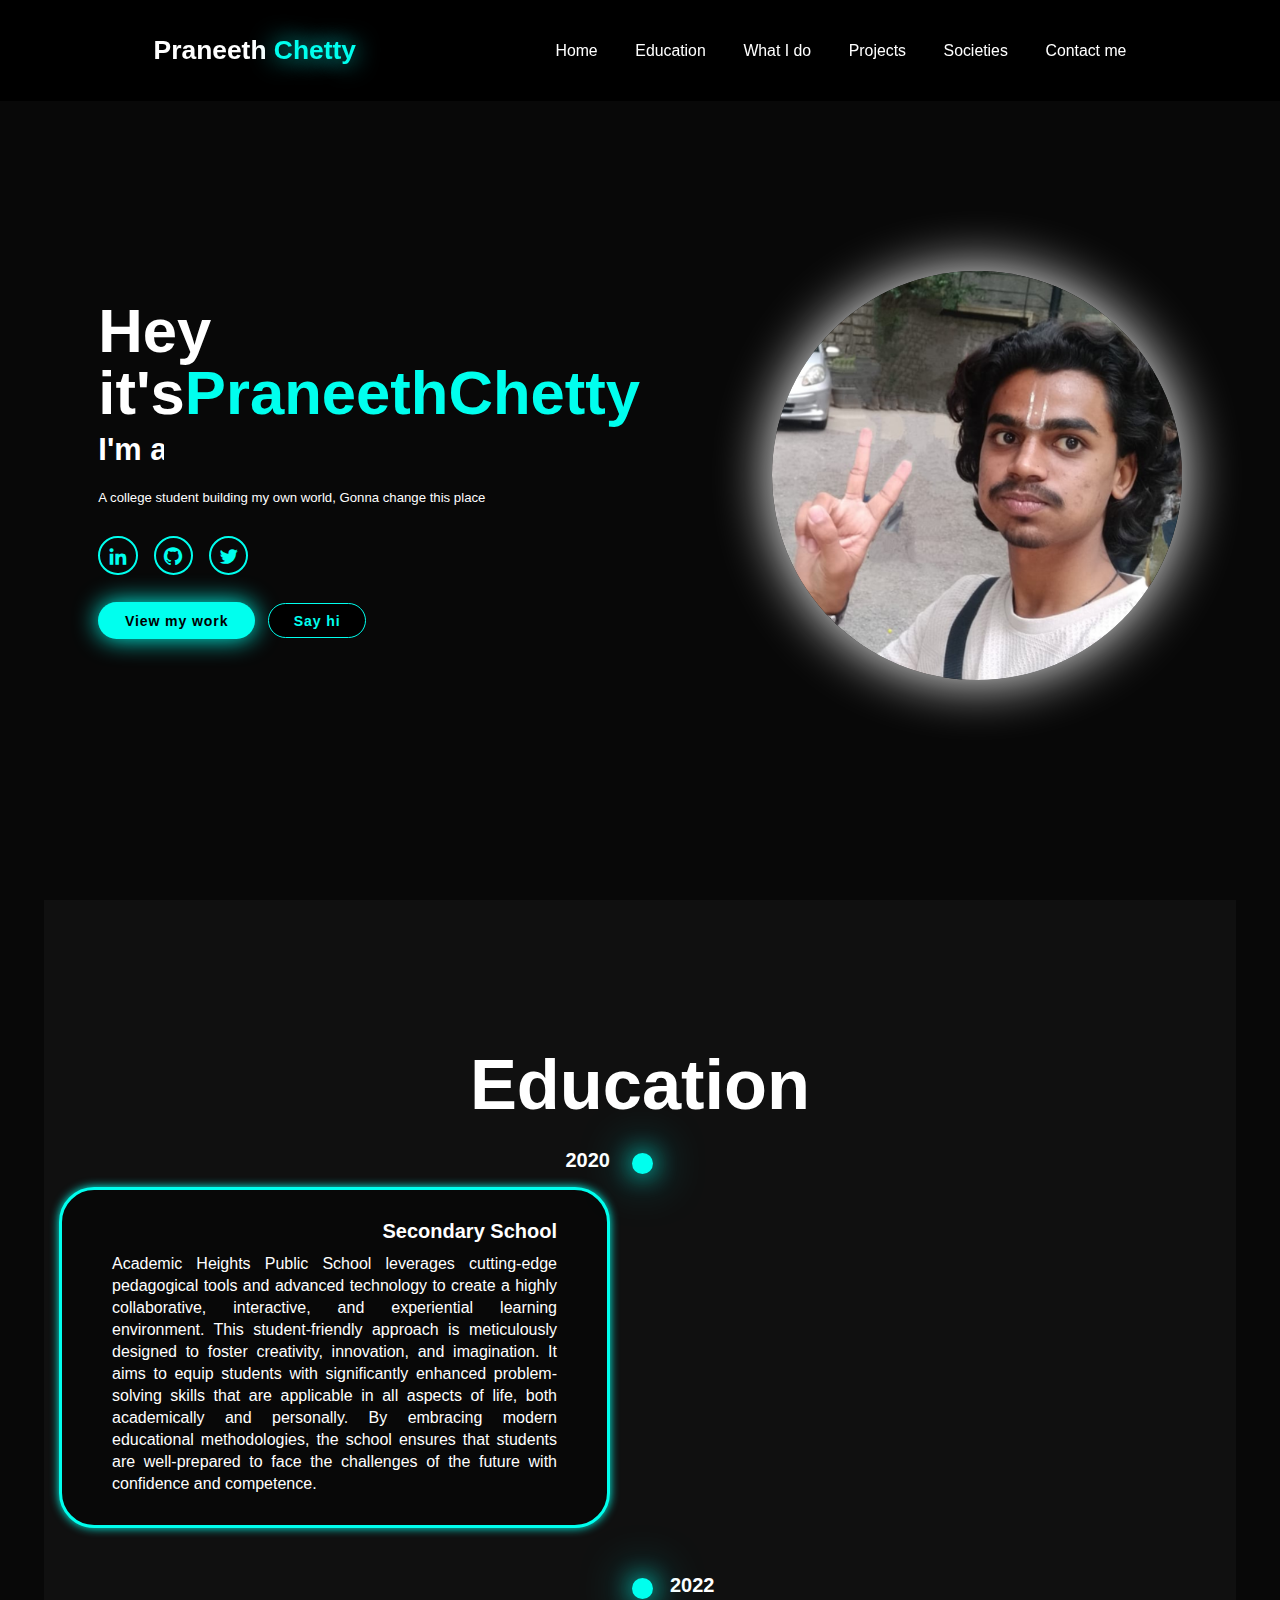
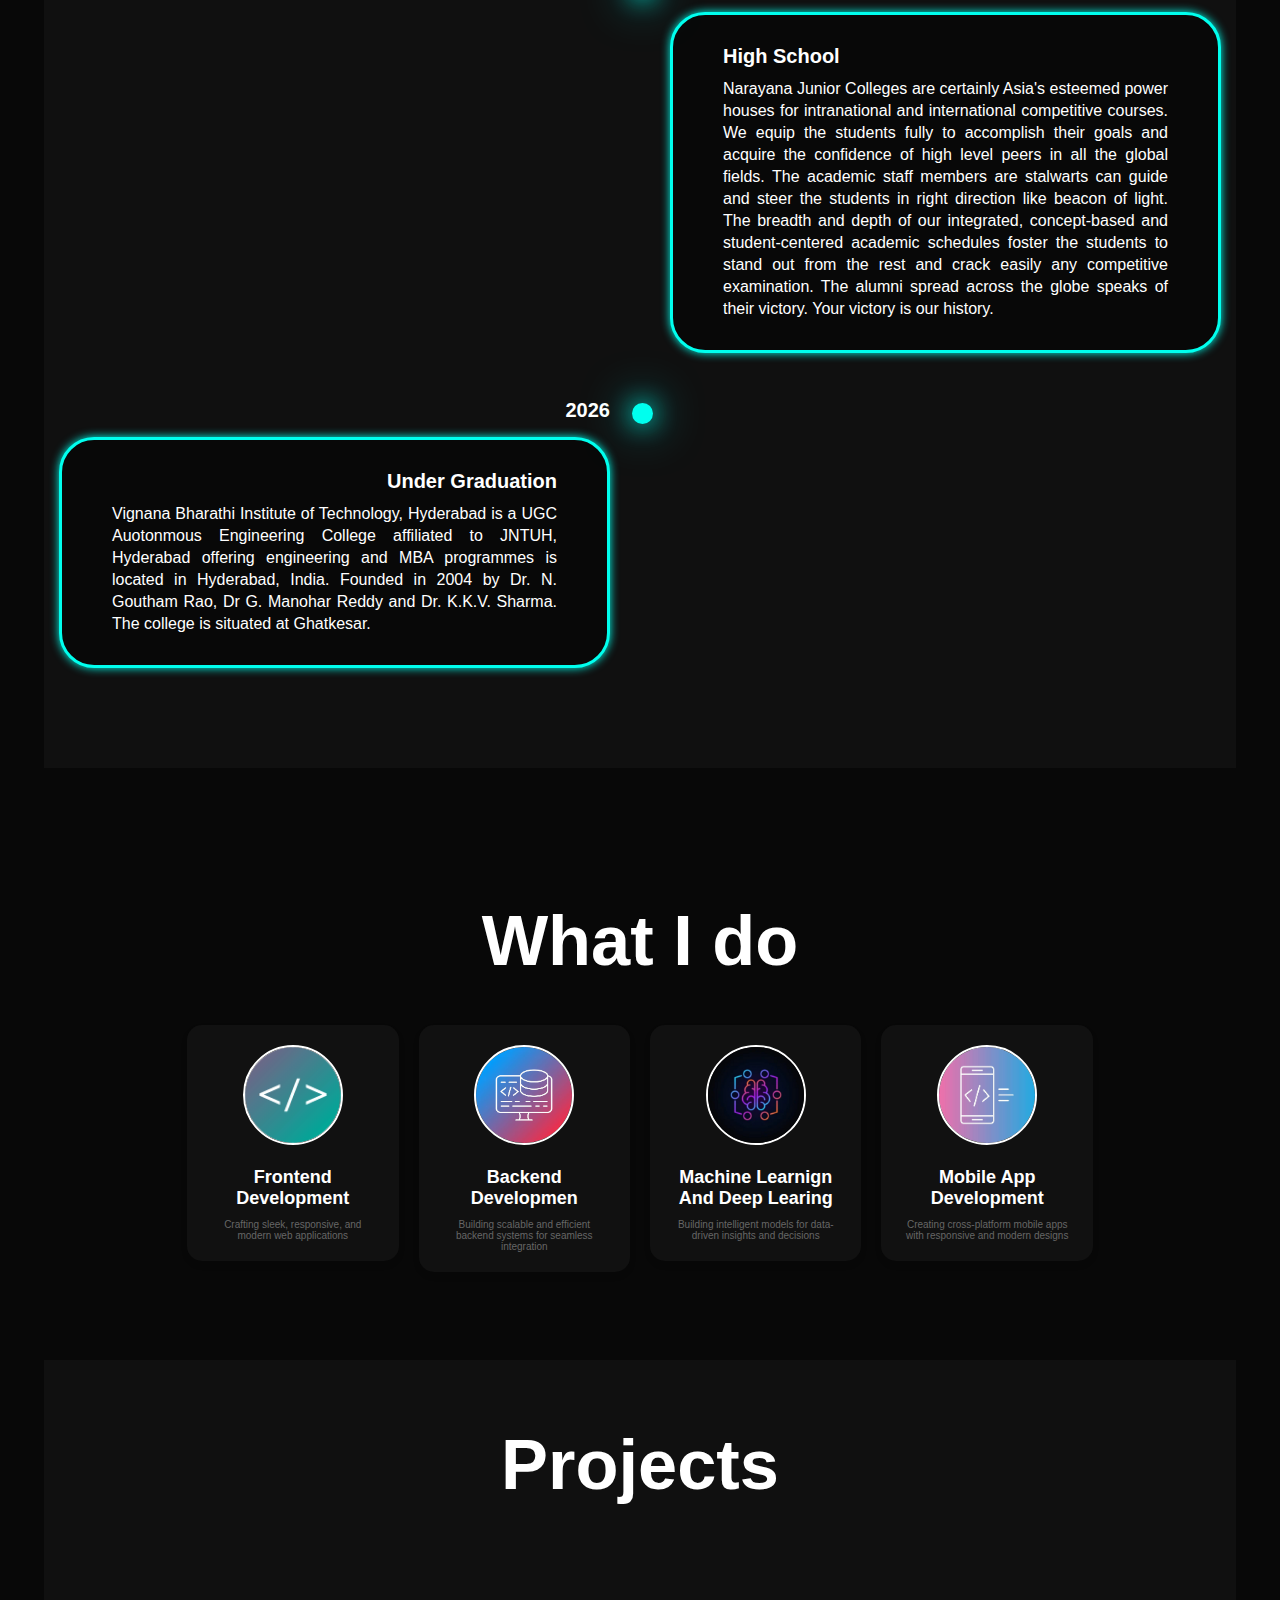
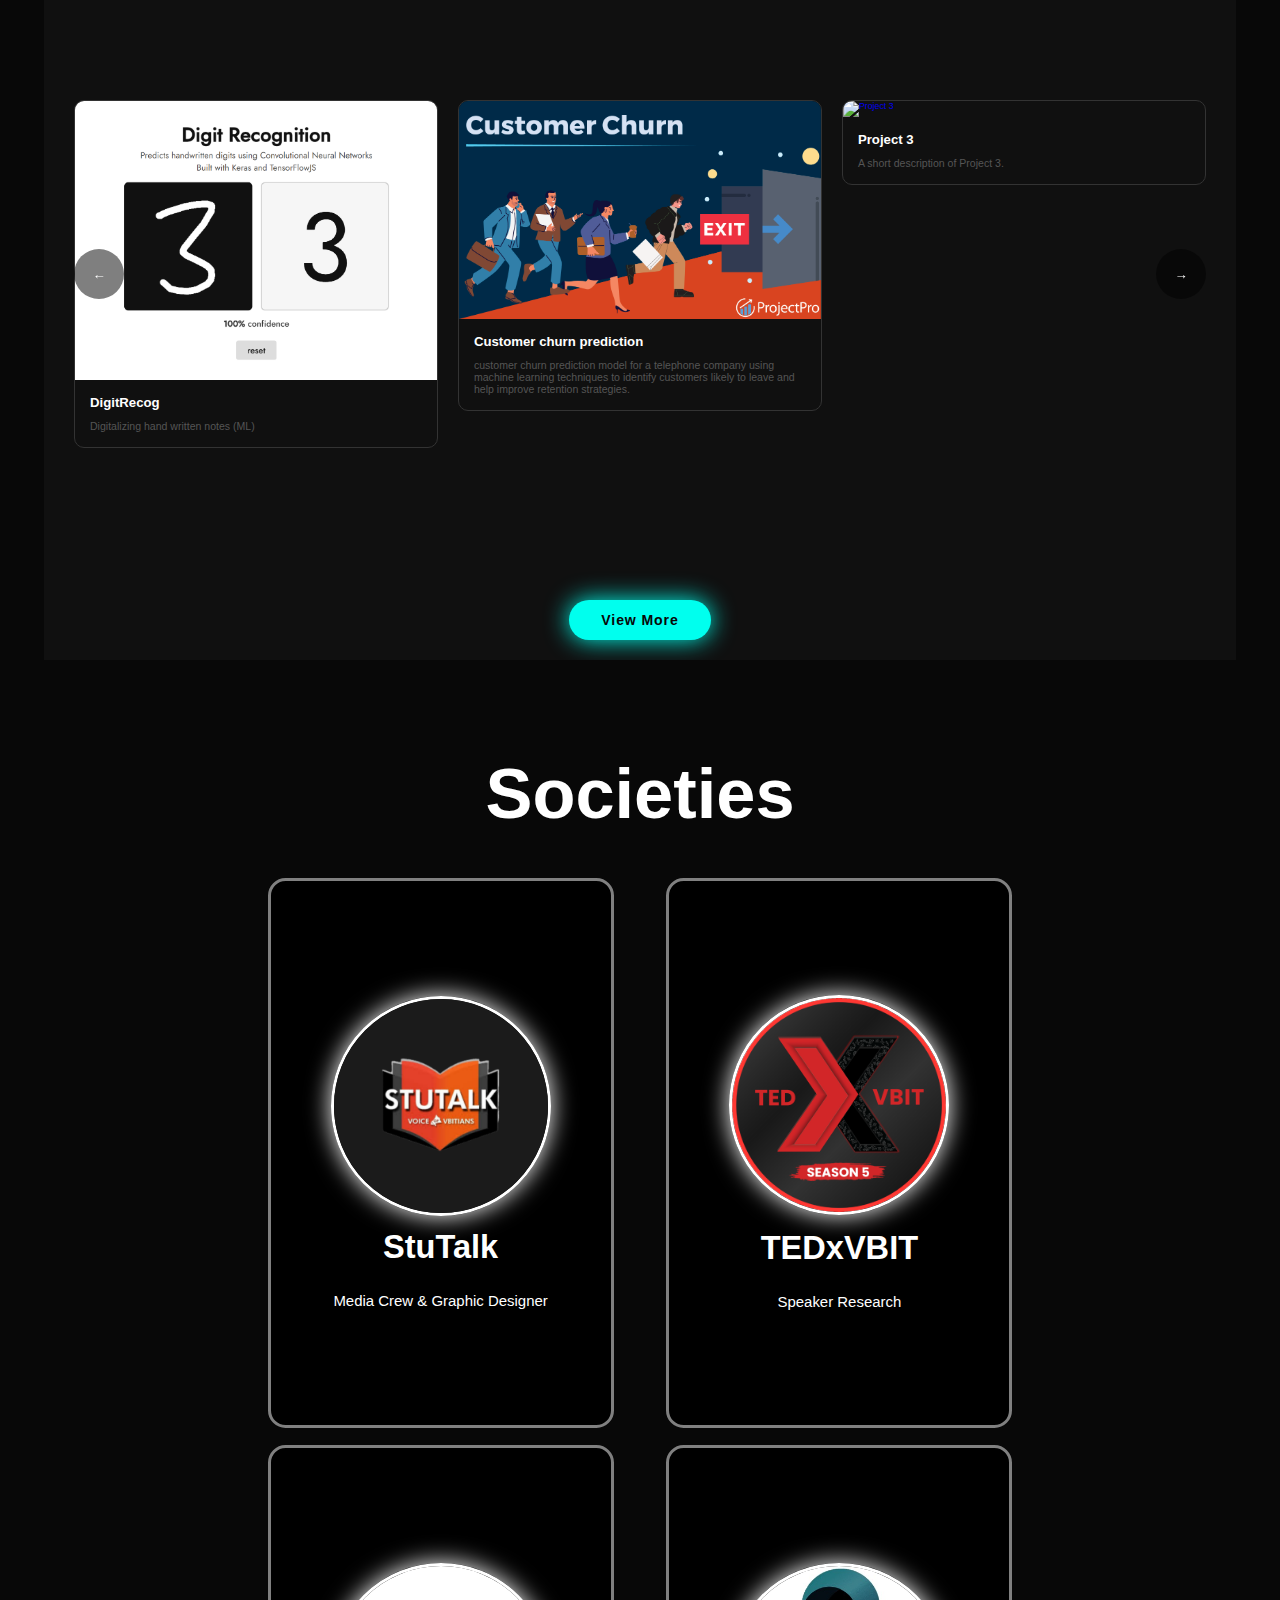
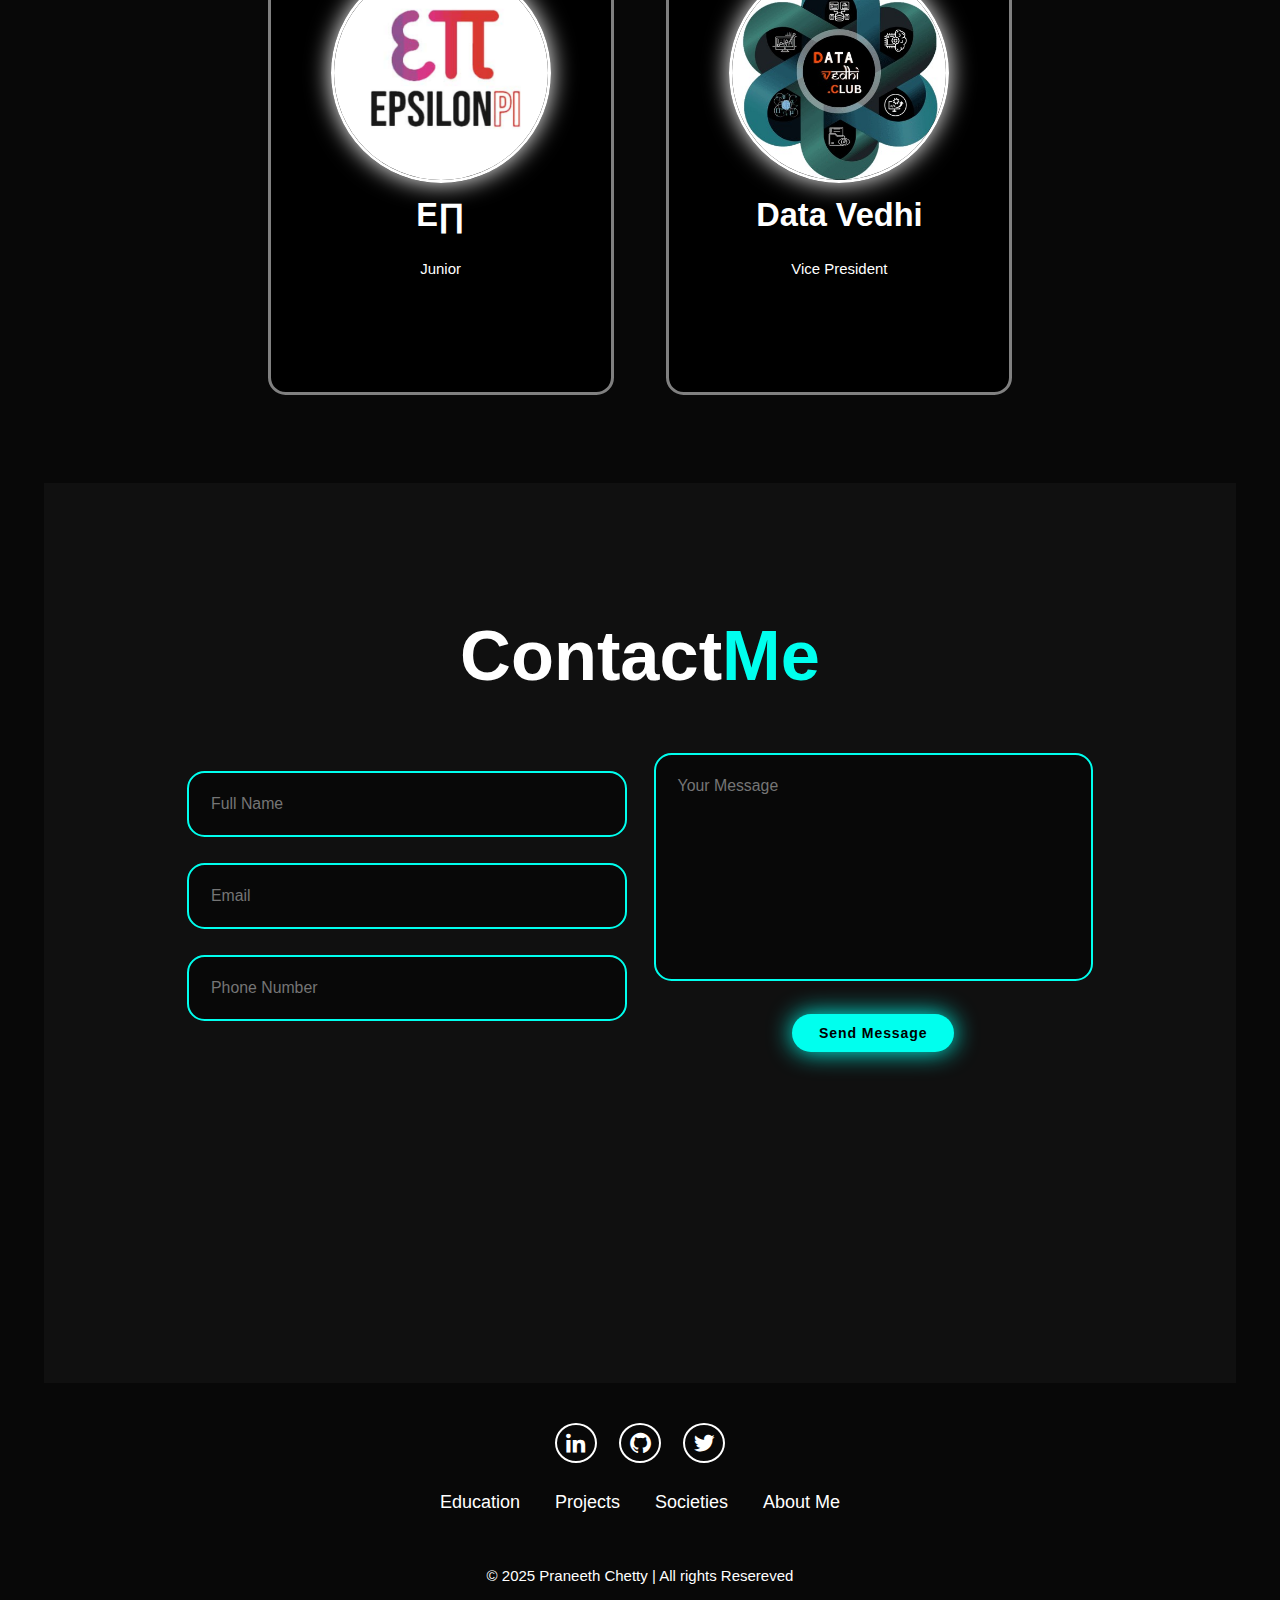
==== commit ab30a090: "bg change" ====
--- a/index.html
+++ b/index.html
@@ -246,10 +246,10 @@
                 <a href="#education">Education</a>
             </li>
             <li>
+                <a href="#projects">Projects</a>
+            </li>
+            <li>
                 <a href="#societies">Societies</a>
-            </li>
-            <li>
-                <a href="#projects">Projects</a>
             </li>
             <li>
                 <a href="#">About Me</a>
--- a/portfolio.css
+++ b/portfolio.css
@@ -423,7 +423,7 @@
 .projects-section {
     padding: 20px;
     text-align: center;
-    background-color: var(--bg-color);
+    background-color: var(--second-bg-color);
     height: 100vh; /* Full screen height */
     display: flex;
     flex-direction: column;
@@ -581,7 +581,7 @@
     border: #00ffee;
 }
 .contact{
-    background-color: var(--bg-color);
+    background-color: var(--second-bg-color);
 
 }
 .contact h2{
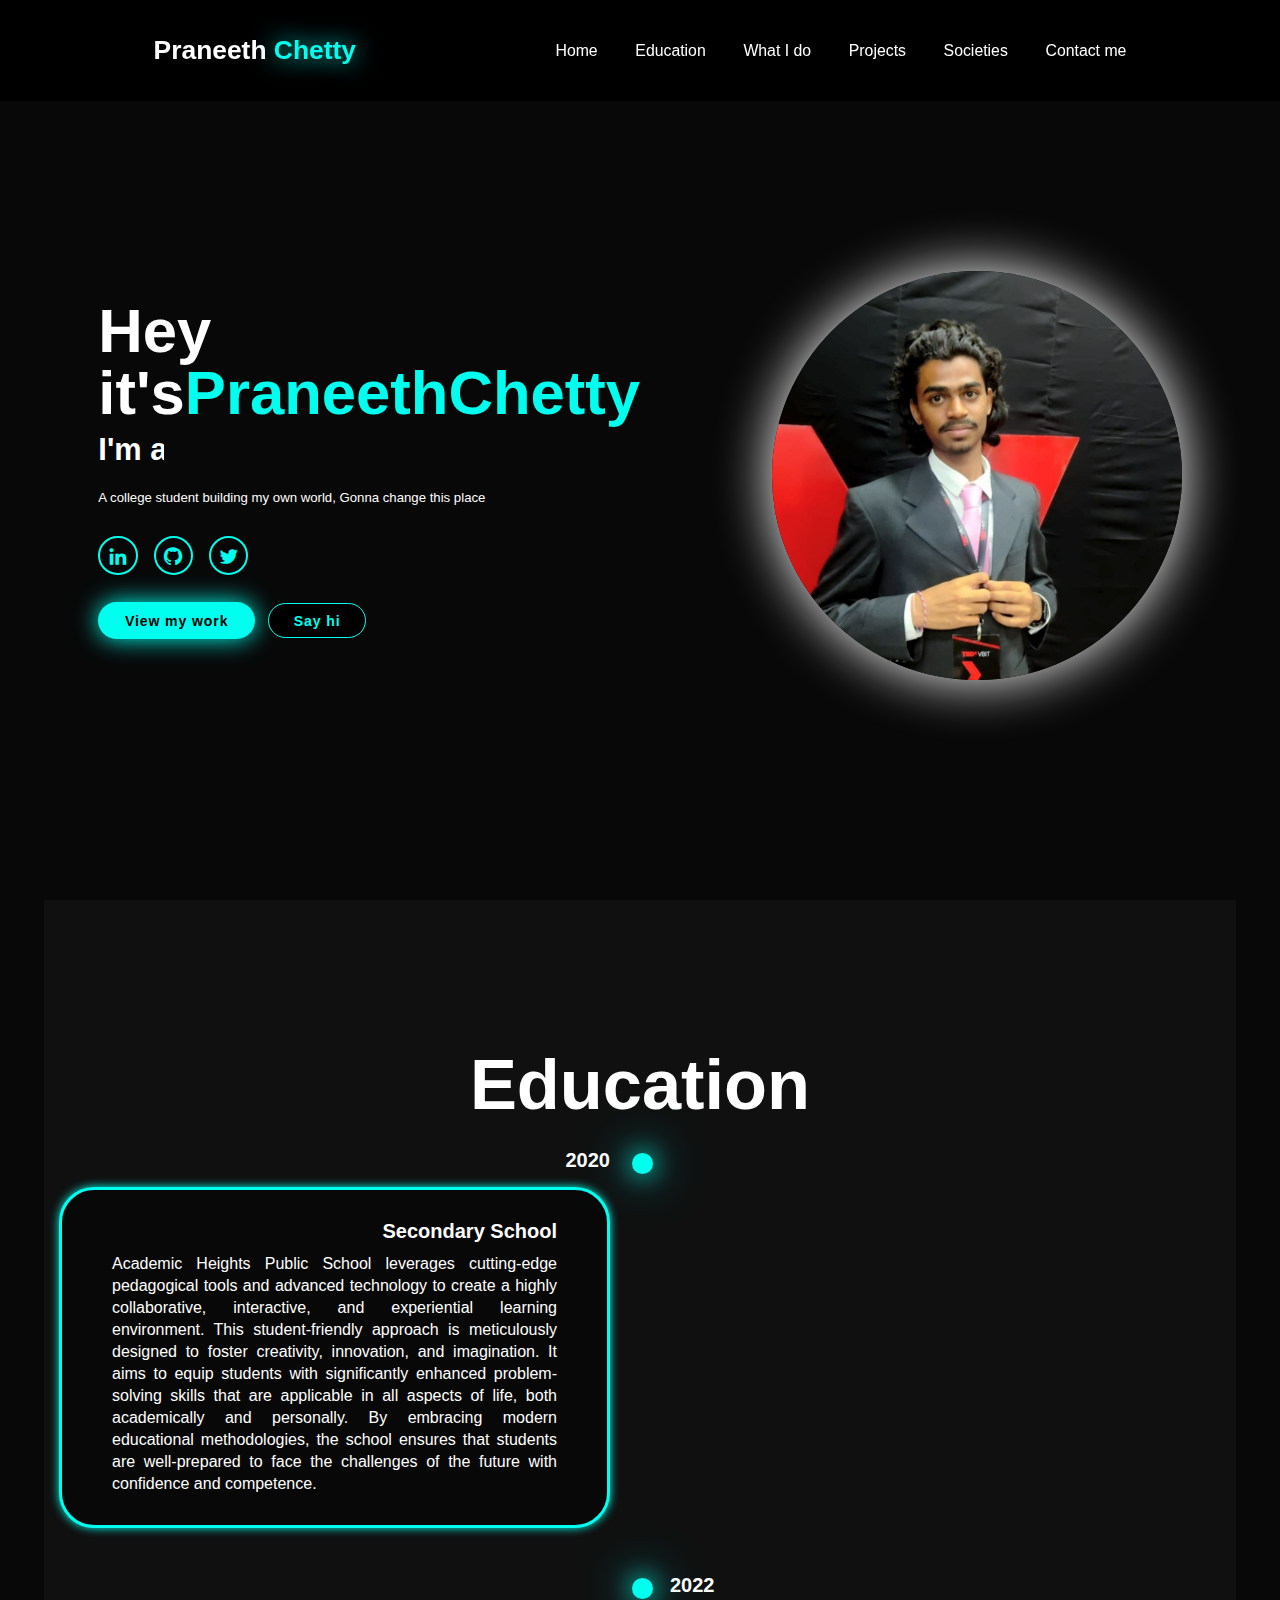
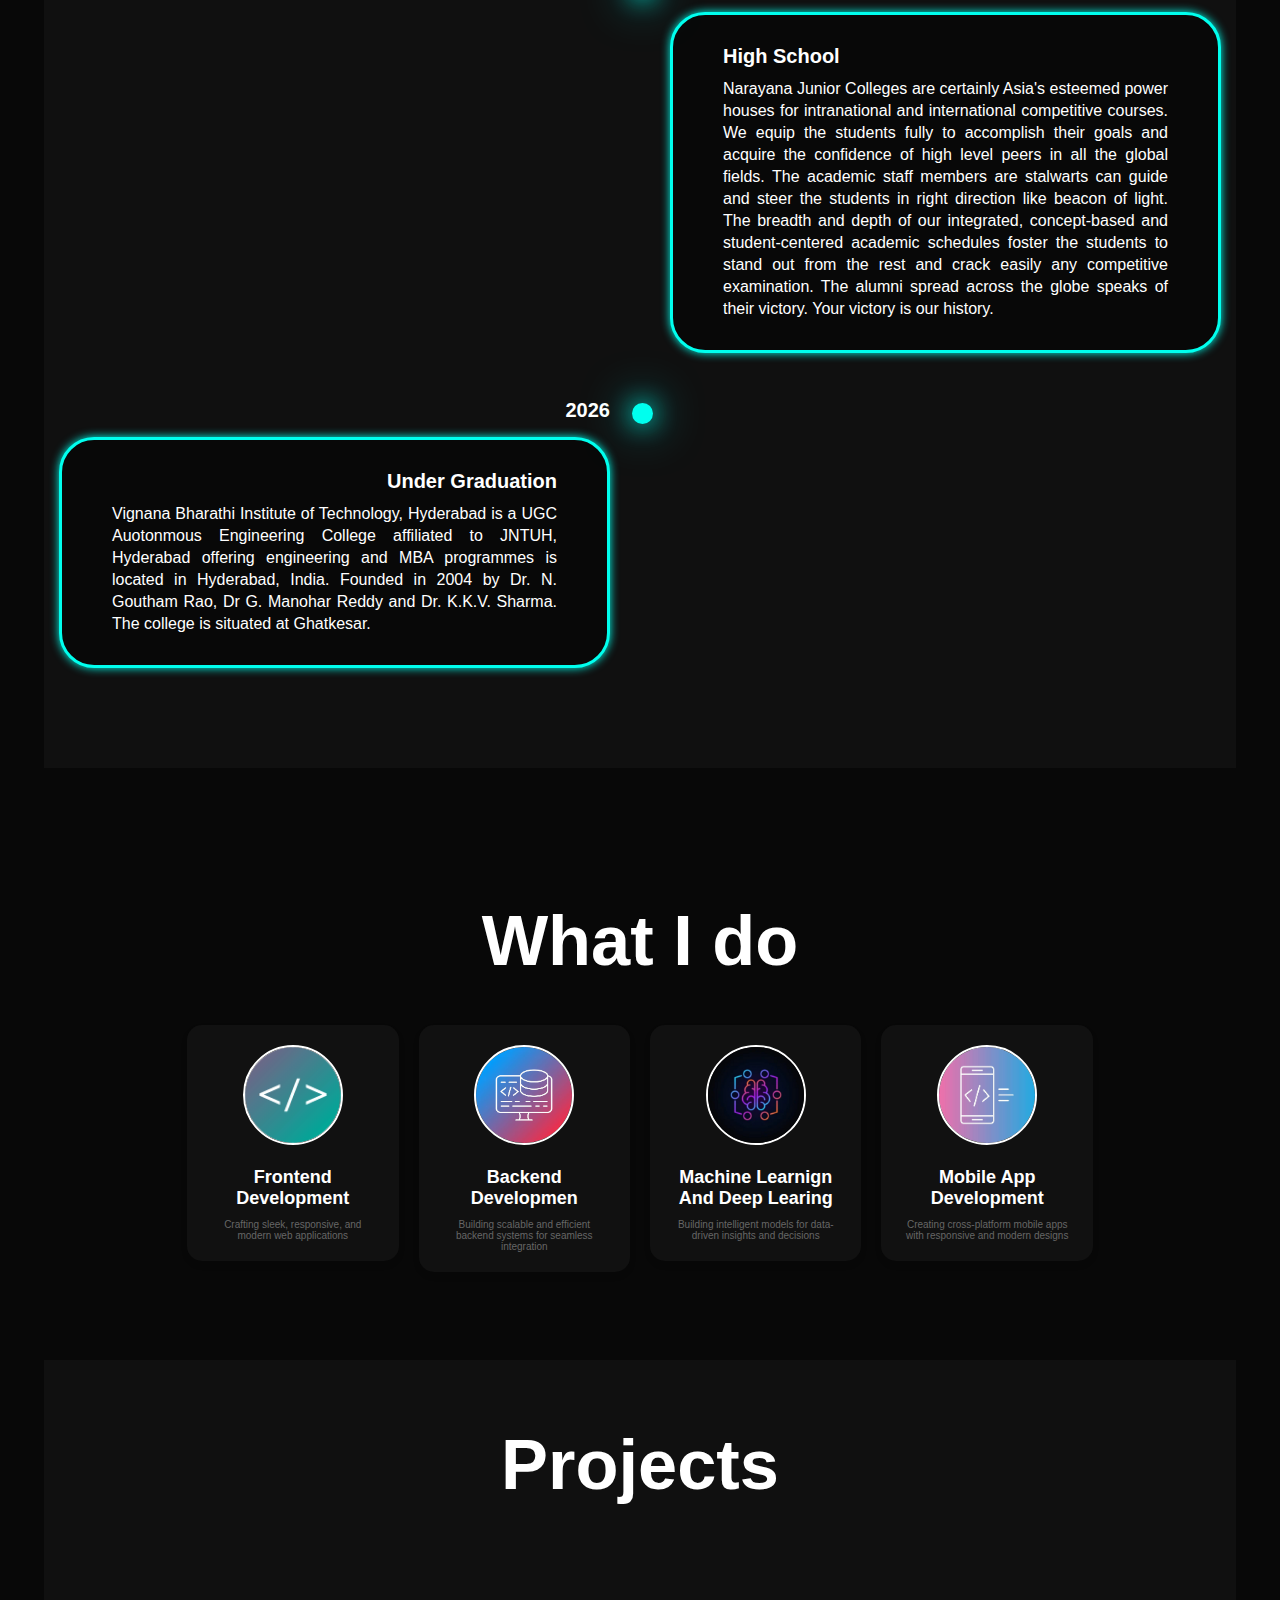
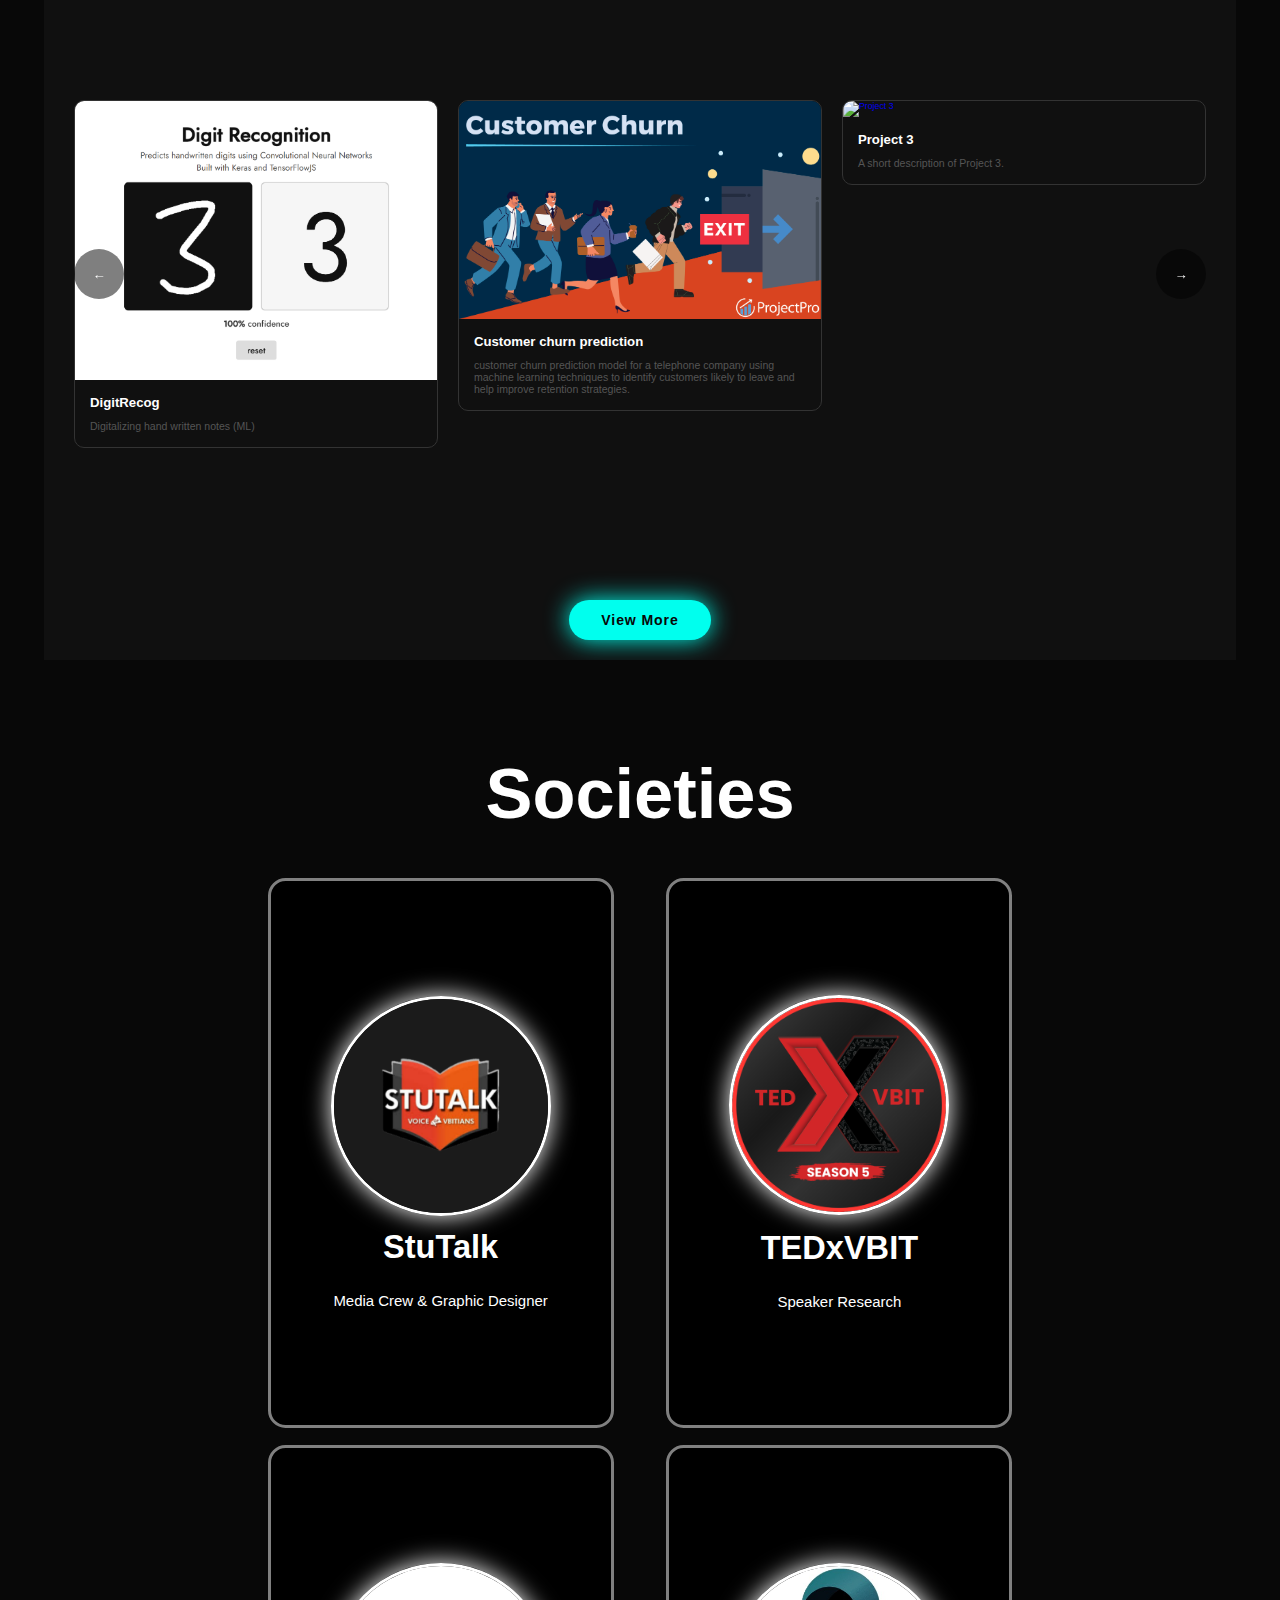
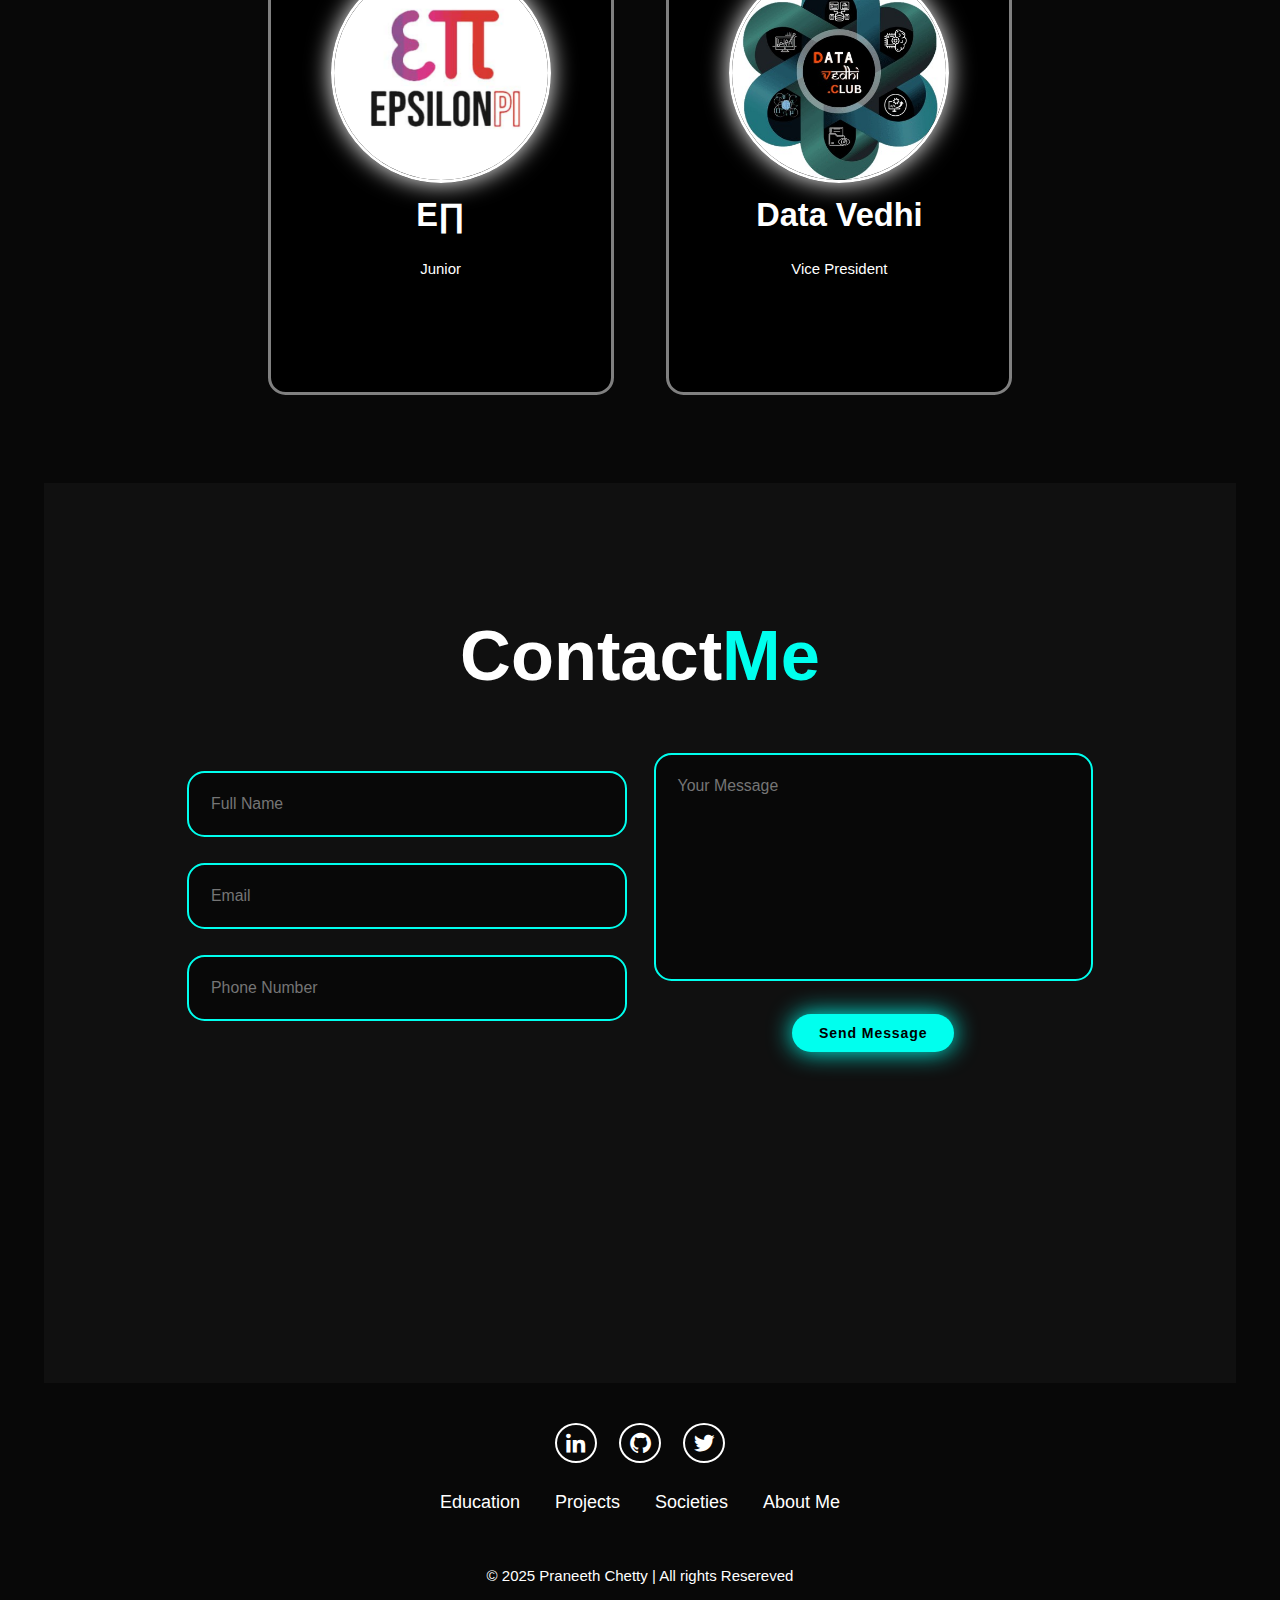
==== commit e43f5618: "img change" ====
--- a/index.html
+++ b/index.html
@@ -38,7 +38,7 @@
                 </div>
             </div>
                 <div class="home-img">
-                    <img src="images/img.png" alt="">
+                    <img src="images/praneeth.png" alt="">
                 </div>
     </section>
     
--- a/portfolio.css
+++ b/portfolio.css
@@ -118,9 +118,9 @@
     transition: 0.4s ease-in-out;
 }
 .home-img img:hover {
-    box-shadow: 0 0 25px var(--main-color),
+    box-shadow: 0 0 25px var(--text-color),
                 0 0 50px var(--text-color),
-                0 0 70px var(--main-color);
+                0 0 70px var(--text-color);
 }
 .home-content p {
     font-size: 1.5rem;
